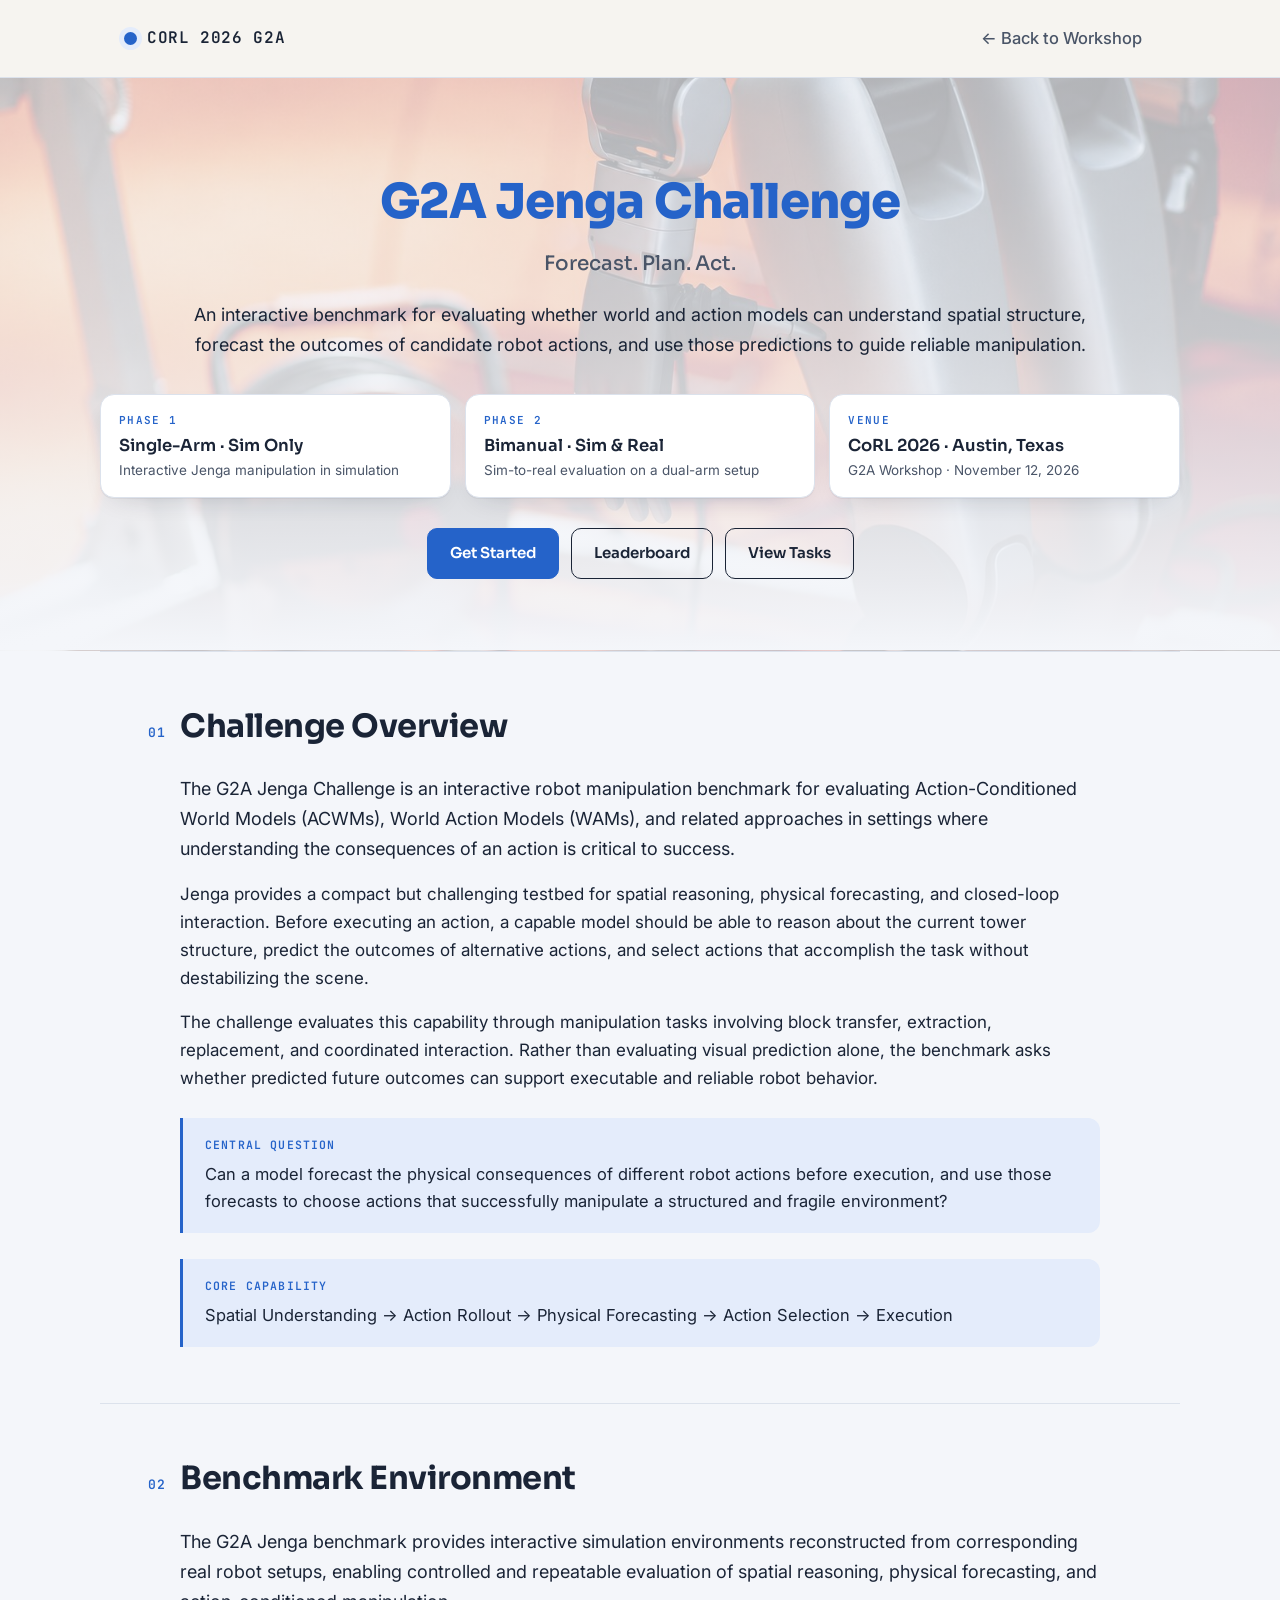
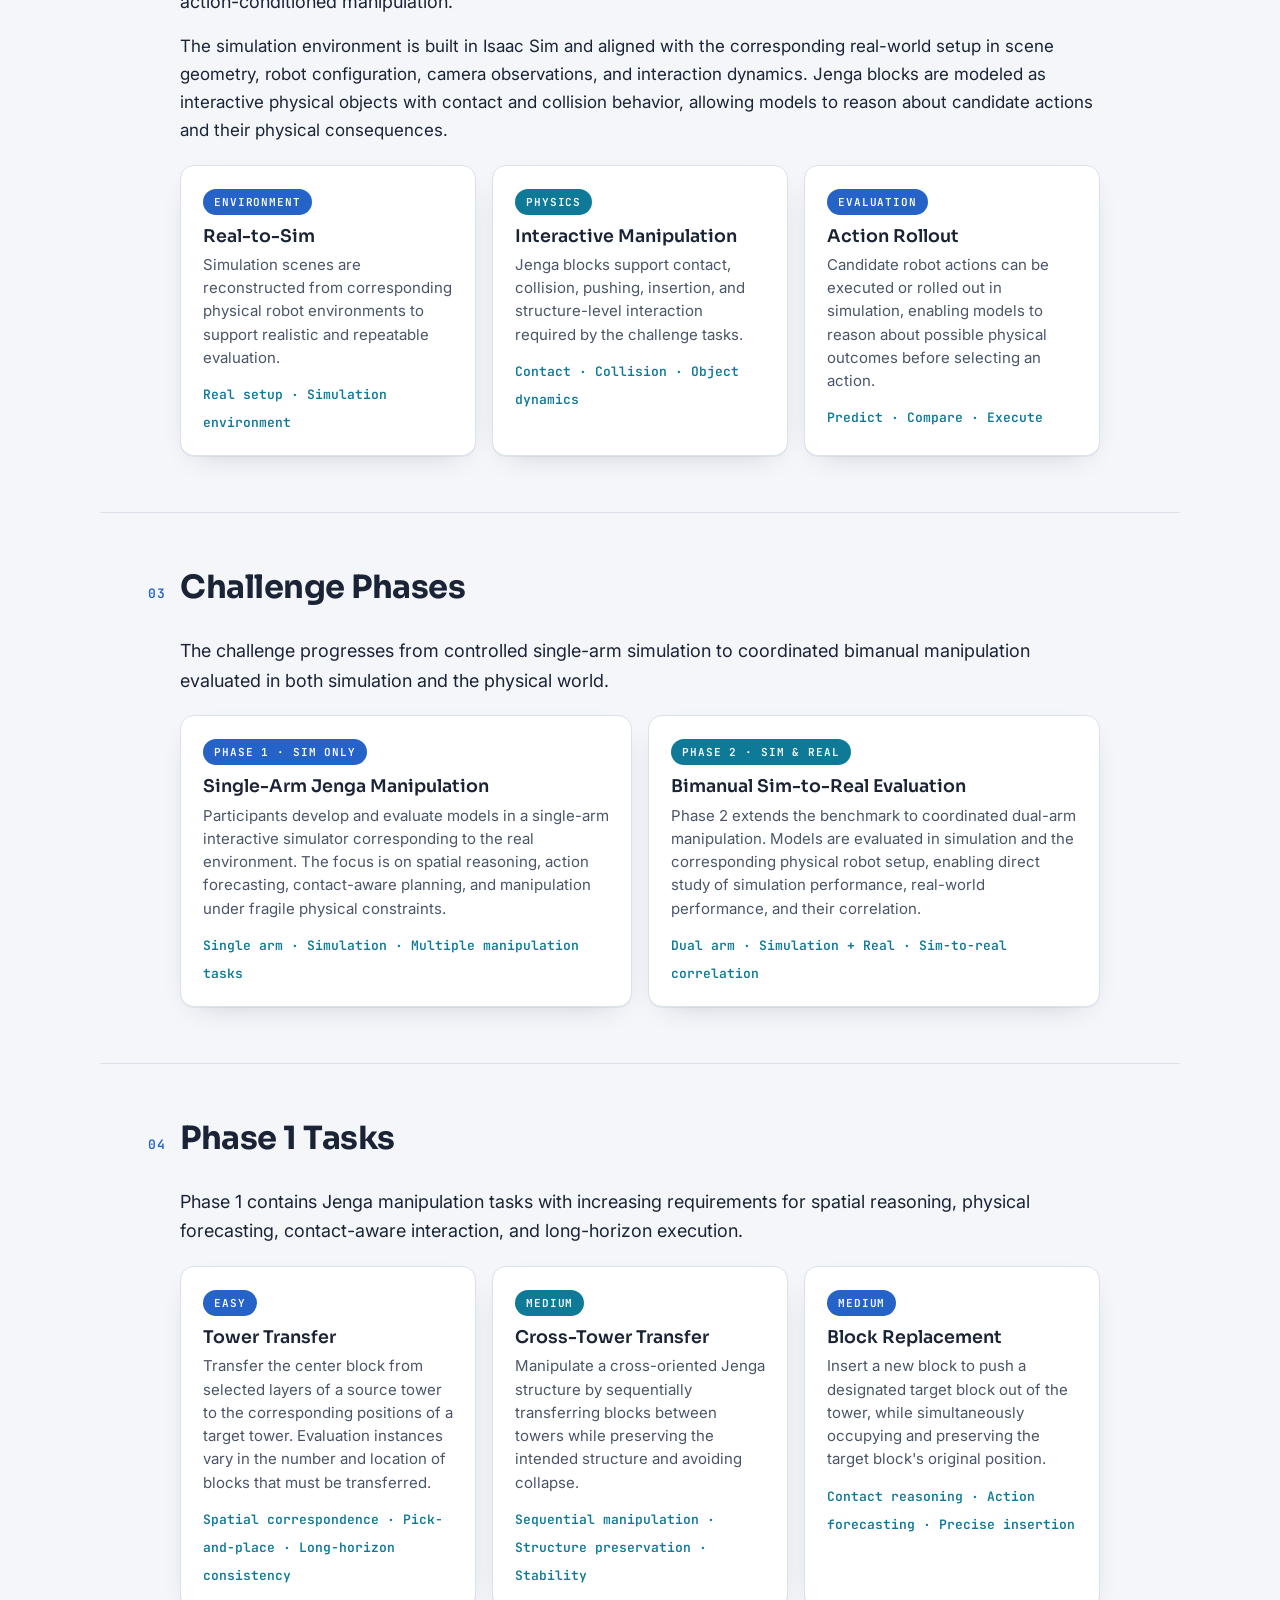
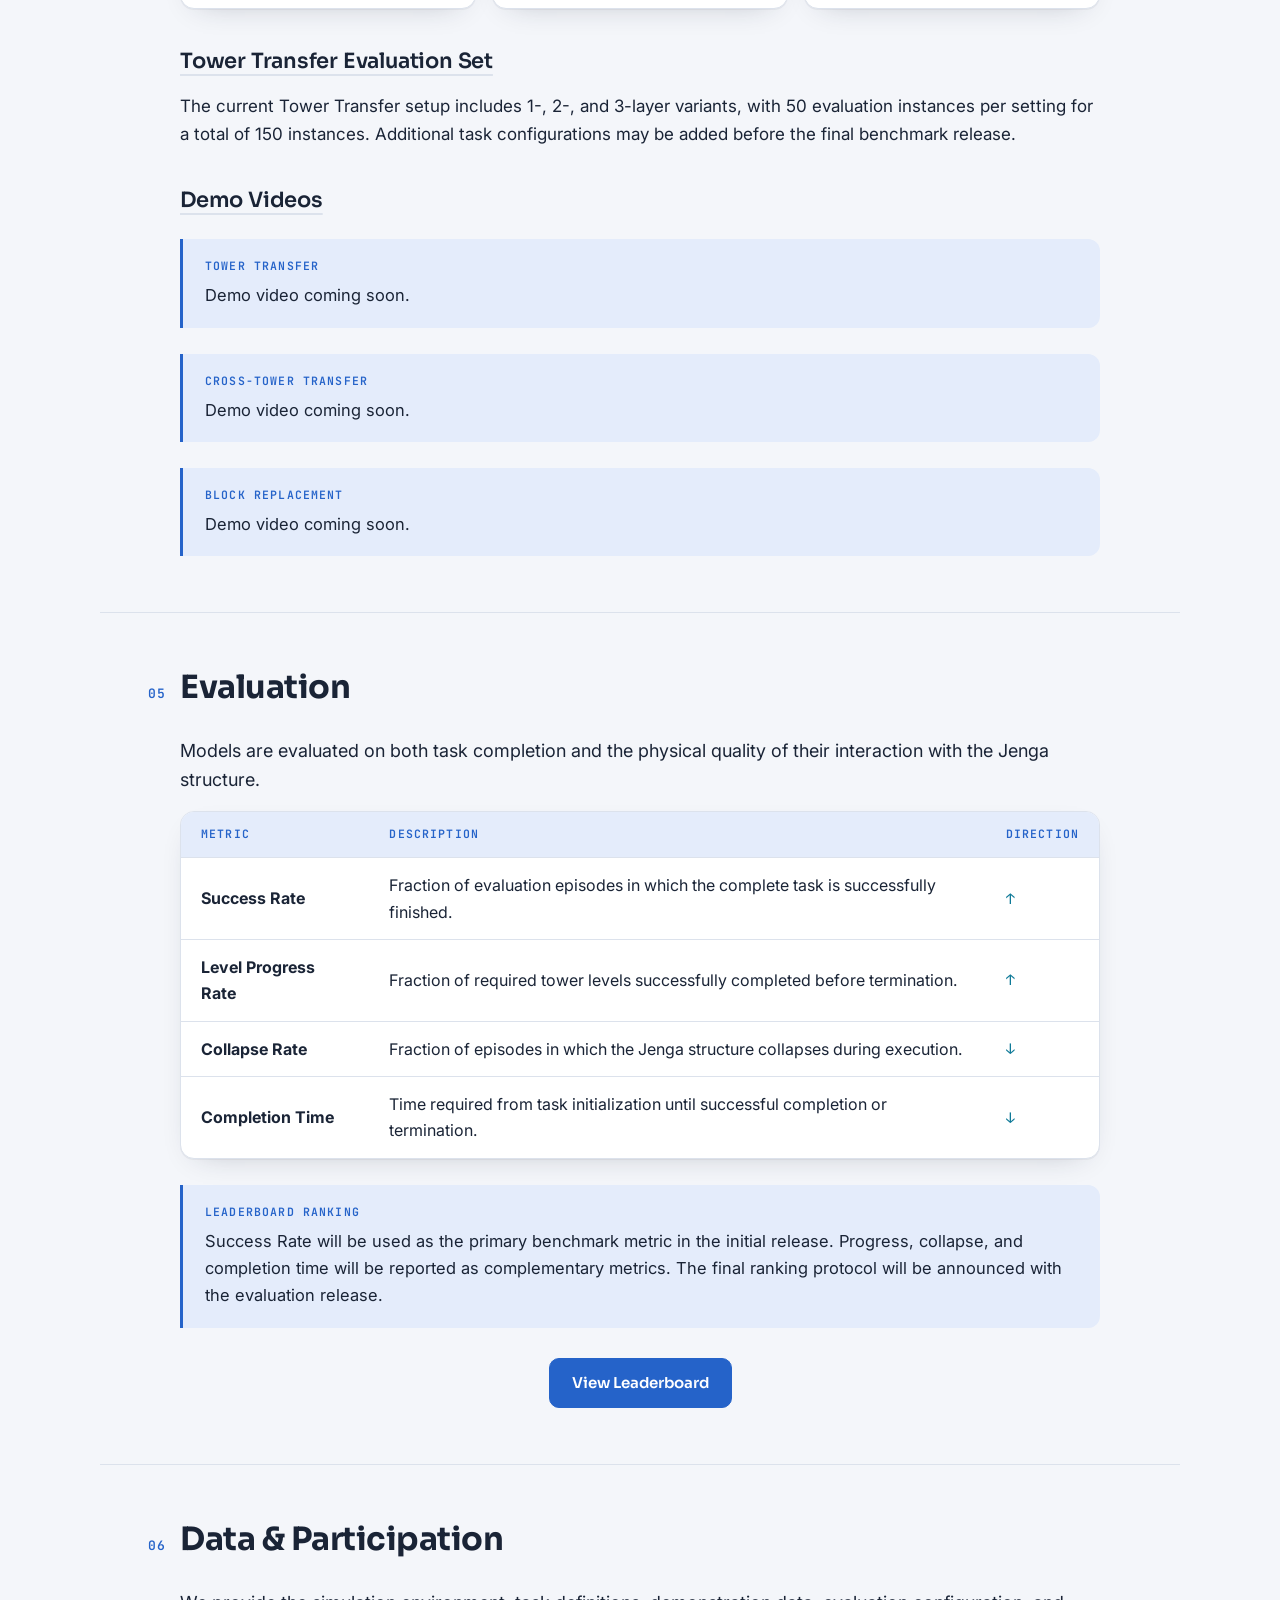
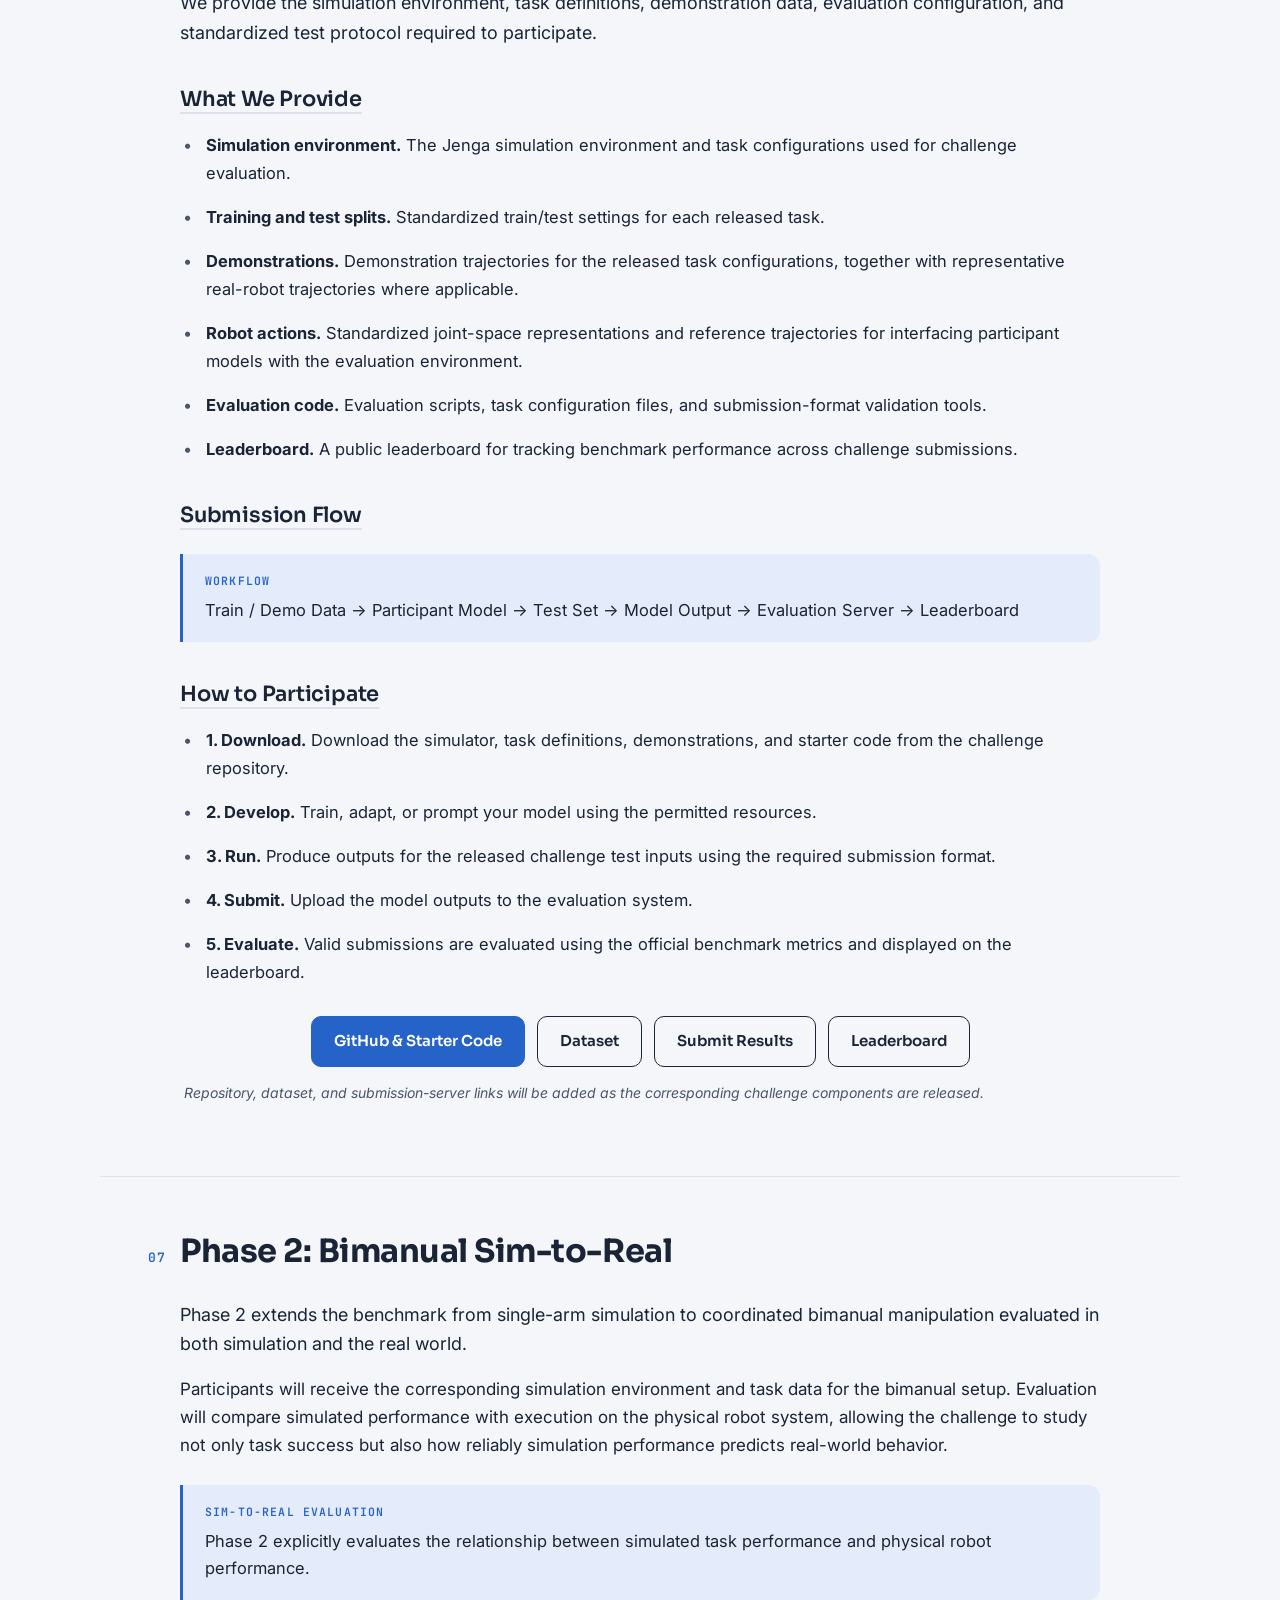
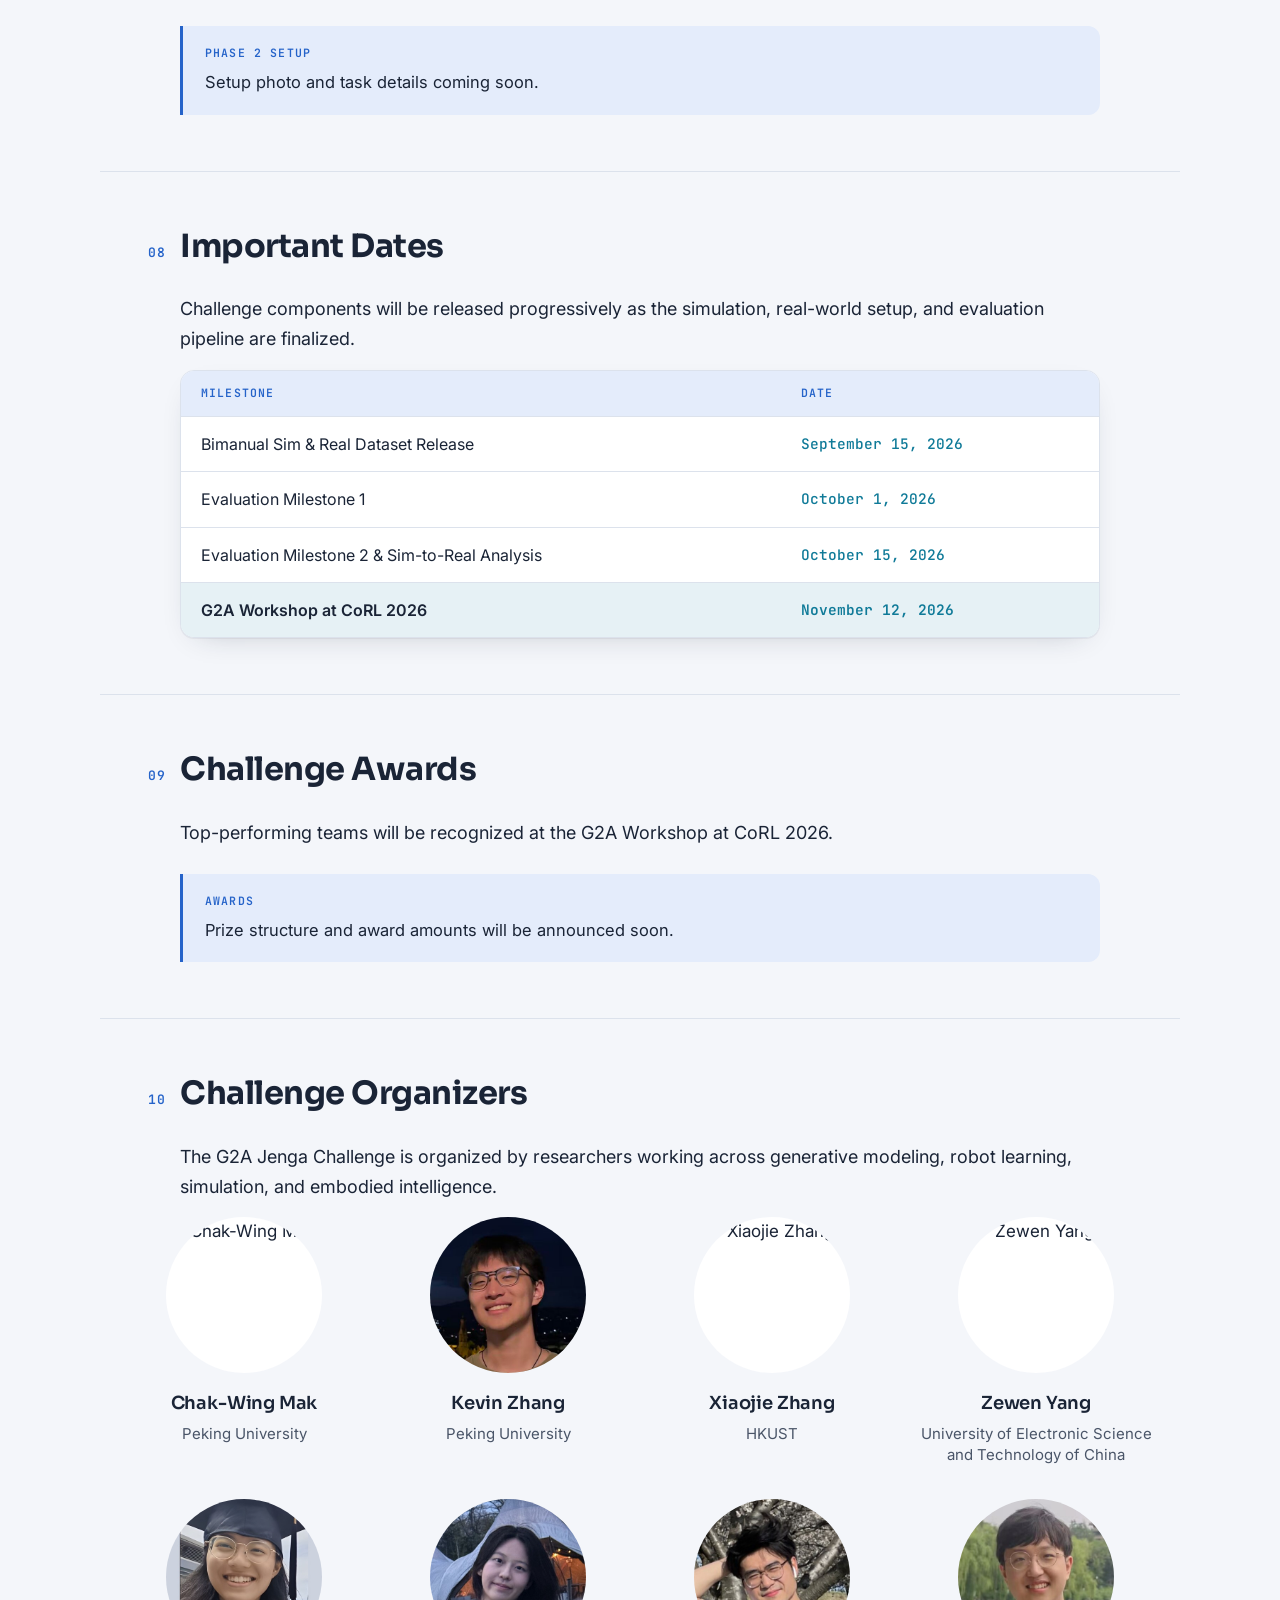
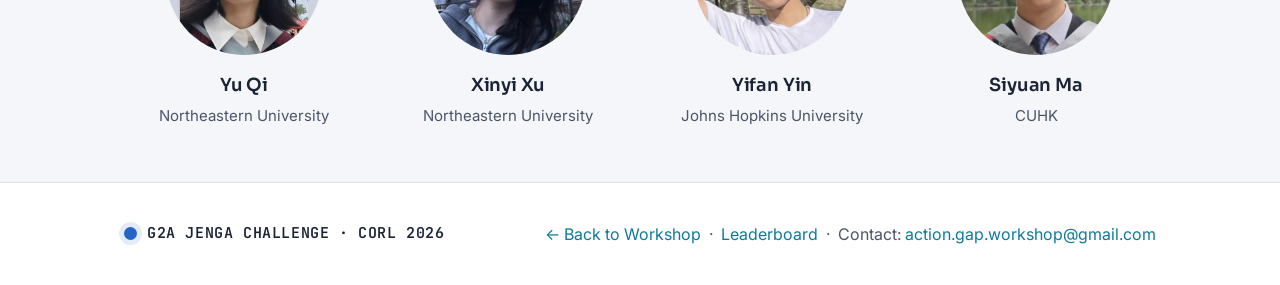
==== challenge.html @ bf7f6e05 "Update organizer details in challenge.html" ====
<!DOCTYPE html>
<html lang="en">

<head>

  <meta charset="UTF-8">

  <meta
    name="viewport"
    content="width=device-width, initial-scale=1.0"
  >

  <title>
    G2A Jenga Challenge | CoRL 2026
  </title>

  <meta
    name="description"
    content="G2A Jenga Challenge at CoRL 2026 — an interactive benchmark for evaluating world and action models through spatial reasoning, physical forecasting, and robot manipulation."
  >

  <link
    rel="preconnect"
    href="https://fonts.googleapis.com"
  >

  <link
    rel="preconnect"
    href="https://fonts.gstatic.com"
    crossorigin
  >

  <link
    href="https://fonts.googleapis.com/css2?family=Sora:wght@400;500;600;700;800&family=Inter:wght@400;500;600;700&family=JetBrains+Mono:wght@400;500;600&display=swap"
    rel="stylesheet"
  >

  <link
    rel="stylesheet"
    href="assets/style.css"
  >

</head>


<body>


<!-- =========================================================
     TOP BAR
     ========================================================= -->

<nav>

  <div class="nav-inner">

    <a
      class="brand"
      href="index.html"
    >

      <span class="dot"></span>

      CoRL&nbsp;2026&nbsp;G2A

    </a>


    <div class="nav-links">

      <a href="index.html">
        ← Back to Workshop
      </a>

    </div>

  </div>

</nav>



<main>


  <!-- =========================================================
       HERO
       ========================================================= -->

  <header class="hero">

    <h1>

      <span class="g2a">
        G2A Jenga Challenge
      </span>

    </h1>


    <p class="sub">
      Forecast. Plan. Act.
    </p>


    <p
      class="lead"
      style="max-width: 900px; margin: 20px auto 0;"
    >

      An interactive benchmark for evaluating whether world and action models
      can understand spatial structure, forecast the outcomes of candidate
      robot actions, and use those predictions to guide reliable manipulation.

    </p>


    <div class="hero-facts">


      <div class="fact">

        <span class="lbl">
          Phase 1
        </span>

        <span class="val">
          Single-Arm · Sim Only
        </span>

        <span class="note">
          Interactive Jenga manipulation in simulation
        </span>

      </div>


      <div class="fact">

        <span class="lbl">
          Phase 2
        </span>

        <span class="val">
          Bimanual · Sim &amp; Real
        </span>

        <span class="note">
          Sim-to-real evaluation on a dual-arm setup
        </span>

      </div>


      <div class="fact">

        <span class="lbl">
          Venue
        </span>

        <span class="val">
          CoRL 2026 · Austin, Texas
        </span>

        <span class="note">
          G2A Workshop · November 12, 2026
        </span>

      </div>


    </div>


    <div class="cta-row">


      <!-- TODO: Replace with final GitHub repository URL -->

      <a
        href="#participation"
        class="btn btn-primary"
      >
        Get Started
      </a>


      <a
        href="leaderboard.html"
        class="btn btn-ghost"
      >
        Leaderboard
      </a>


      <a
        href="#tasks"
        class="btn btn-ghost"
      >
        View Tasks
      </a>


    </div>


  </header>



  <!-- =========================================================
       01 CHALLENGE OVERVIEW
       ========================================================= -->

  <section id="overview">


    <div class="sec-head">

      <span class="sec-num">
        01
      </span>

      <h2>
        Challenge Overview
      </h2>

    </div>


    <p class="lead">

      The G2A Jenga Challenge is an interactive robot manipulation benchmark
      for evaluating Action-Conditioned World Models (ACWMs), World Action
      Models (WAMs), and related approaches in settings where understanding
      the consequences of an action is critical to success.

    </p>


    <p class="prose">

      Jenga provides a compact but challenging testbed for spatial reasoning,
      physical forecasting, and closed-loop interaction. Before executing an
      action, a capable model should be able to reason about the current tower
      structure, predict the outcomes of alternative actions, and select
      actions that accomplish the task without destabilizing the scene.

    </p>


    <p class="prose">

      The challenge evaluates this capability through manipulation tasks
      involving block transfer, extraction, replacement, and coordinated
      interaction. Rather than evaluating visual prediction alone, the
      benchmark asks whether predicted future outcomes can support executable
      and reliable robot behavior.

    </p>


    <div class="callout">

      <span class="k">
        Central Question
      </span>

      <p>

        Can a model forecast the physical consequences of different robot
        actions before execution, and use those forecasts to choose actions
        that successfully manipulate a structured and fragile environment?

      </p>

    </div>


    <div class="callout">

      <span class="k">
        Core Capability
      </span>

      <p>

        Spatial Understanding
        &rarr;
        Action Rollout
        &rarr;
        Physical Forecasting
        &rarr;
        Action Selection
        &rarr;
        Execution

      </p>

    </div>


  </section>



  <!-- =========================================================
       02 BENCHMARK ENVIRONMENT
       ========================================================= -->

  <section id="environment">


    <div class="sec-head">

      <span class="sec-num">
        02
      </span>

      <h2>
        Benchmark Environment
      </h2>

    </div>


    <p class="lead">

      The G2A Jenga benchmark provides interactive simulation environments
      reconstructed from corresponding real robot setups, enabling controlled
      and repeatable evaluation of spatial reasoning, physical forecasting,
      and action-conditioned manipulation.

    </p>


    <p class="prose">

      The simulation environment is built in Isaac Sim and aligned with the
      corresponding real-world setup in scene geometry, robot configuration,
      camera observations, and interaction dynamics. Jenga blocks are modeled
      as interactive physical objects with contact and collision behavior,
      allowing models to reason about candidate actions and their physical
      consequences.

    </p>


    <div class="track-grid">


      <div class="track">

        <span class="tag">
          Environment
        </span>

        <h4>
          Real-to-Sim
        </h4>

        <p>

          Simulation scenes are reconstructed from corresponding physical
          robot environments to support realistic and repeatable evaluation.

        </p>

        <span class="len">
          Real setup · Simulation environment
        </span>

      </div>



      <div class="track">

        <span class="tag">
          Physics
        </span>

        <h4>
          Interactive Manipulation
        </h4>

        <p>

          Jenga blocks support contact, collision, pushing, insertion, and
          structure-level interaction required by the challenge tasks.

        </p>

        <span class="len">
          Contact · Collision · Object dynamics
        </span>

      </div>



      <div class="track">

        <span class="tag">
          Evaluation
        </span>

        <h4>
          Action Rollout
        </h4>

        <p>

          Candidate robot actions can be executed or rolled out in simulation,
          enabling models to reason about possible physical outcomes before
          selecting an action.

        </p>

        <span class="len">
          Predict · Compare · Execute
        </span>

      </div>


    </div>


  </section>



  <!-- =========================================================
       03 CHALLENGE PHASES
       ========================================================= -->

  <section id="phases">


    <div class="sec-head">

      <span class="sec-num">
        03
      </span>

      <h2>
        Challenge Phases
      </h2>

    </div>


    <p class="lead">

      The challenge progresses from controlled single-arm simulation to
      coordinated bimanual manipulation evaluated in both simulation and the
      physical world.

    </p>


    <div class="track-grid">


      <div class="track">

        <span class="tag">
          Phase 1 · Sim Only
        </span>

        <h4>
          Single-Arm Jenga Manipulation
        </h4>

        <p>

          Participants develop and evaluate models in a single-arm interactive
          simulator corresponding to the real environment. The focus is on
          spatial reasoning, action forecasting, contact-aware planning, and
          manipulation under fragile physical constraints.

        </p>

        <span class="len">

          Single arm · Simulation · Multiple manipulation tasks

        </span>

      </div>



      <div class="track">

        <span class="tag">
          Phase 2 · Sim &amp; Real
        </span>

        <h4>
          Bimanual Sim-to-Real Evaluation
        </h4>

        <p>

          Phase 2 extends the benchmark to coordinated dual-arm manipulation.
          Models are evaluated in simulation and the corresponding physical
          robot setup, enabling direct study of simulation performance,
          real-world performance, and their correlation.

        </p>

        <span class="len">

          Dual arm · Simulation + Real · Sim-to-real correlation

        </span>

      </div>


    </div>


  </section>



  <!-- =========================================================
       04 PHASE 1 TASKS
       ========================================================= -->

  <section id="tasks">


    <div class="sec-head">

      <span class="sec-num">
        04
      </span>

      <h2>
        Phase 1 Tasks
      </h2>

    </div>


    <p class="lead">

      Phase 1 contains Jenga manipulation tasks with increasing requirements
      for spatial reasoning, physical forecasting, contact-aware interaction,
      and long-horizon execution.

    </p>


    <div class="track-grid">


      <!-- TASK 1 -->

      <div class="track">

        <span class="tag">
          Easy
        </span>

        <h4>
          Tower Transfer
        </h4>

        <p>

          Transfer the center block from selected layers of a source tower to
          the corresponding positions of a target tower. Evaluation instances
          vary in the number and location of blocks that must be transferred.

        </p>

        <span class="len">

          Spatial correspondence · Pick-and-place · Long-horizon consistency

        </span>

      </div>



      <!-- TASK 2 -->

      <div class="track">

        <span class="tag">
          Medium
        </span>

        <h4>
          Cross-Tower Transfer
        </h4>

        <p>

          Manipulate a cross-oriented Jenga structure by sequentially
          transferring blocks between towers while preserving the intended
          structure and avoiding collapse.

        </p>

        <span class="len">

          Sequential manipulation · Structure preservation · Stability

        </span>

      </div>



      <!-- TASK 3 -->

      <div class="track">

        <span class="tag">
          Medium
        </span>

        <h4>
          Block Replacement
        </h4>

        <p>

          Insert a new block to push a designated target block out of the
          tower, while simultaneously occupying and preserving the target
          block's original position.

        </p>

        <span class="len">

          Contact reasoning · Action forecasting · Precise insertion

        </span>

      </div>


    </div>



    <h3 class="sub-head">
      Tower Transfer Evaluation Set
    </h3>


    <p class="prose">

      The current Tower Transfer setup includes 1-, 2-, and 3-layer variants,
      with 50 evaluation instances per setting for a total of 150 instances.
      Additional task configurations may be added before the final benchmark
      release.

    </p>



    <h3 class="sub-head">
      Demo Videos
    </h3>


    <div class="callout">

      <span class="k">
        Tower Transfer
      </span>

      <p>
        Demo video coming soon.
      </p>

    </div>



    <div class="callout">

      <span class="k">
        Cross-Tower Transfer
      </span>

      <p>
        Demo video coming soon.
      </p>

    </div>



    <div class="callout">

      <span class="k">
        Block Replacement
      </span>

      <p>
        Demo video coming soon.
      </p>

    </div>


  </section>



  <!-- =========================================================
       05 EVALUATION
       ========================================================= -->

  <section id="evaluation">


    <div class="sec-head">

      <span class="sec-num">
        05
      </span>

      <h2>
        Evaluation
      </h2>

    </div>


    <p class="lead">

      Models are evaluated on both task completion and the physical quality
      of their interaction with the Jenga structure.

    </p>


    <div class="dates-wrap">


      <table class="dates">


        <thead>

          <tr>

            <th>
              Metric
            </th>

            <th>
              Description
            </th>

            <th>
              Direction
            </th>

          </tr>

        </thead>



        <tbody>


          <tr>

            <td>
              <b>Success Rate</b>
            </td>

            <td>

              Fraction of evaluation episodes in which the complete task is
              successfully finished.

            </td>

            <td class="dt">
              &uarr;
            </td>

          </tr>



          <tr>

            <td>
              <b>Level Progress Rate</b>
            </td>

            <td>

              Fraction of required tower levels successfully completed before
              termination.

            </td>

            <td class="dt">
              &uarr;
            </td>

          </tr>



          <tr>

            <td>
              <b>Collapse Rate</b>
            </td>

            <td>

              Fraction of episodes in which the Jenga structure collapses
              during execution.

            </td>

            <td class="dt">
              &darr;
            </td>

          </tr>



          <tr>

            <td>
              <b>Completion Time</b>
            </td>

            <td>

              Time required from task initialization until successful
              completion or termination.

            </td>

            <td class="dt">
              &darr;
            </td>

          </tr>


        </tbody>


      </table>


    </div>



    <div class="callout">

      <span class="k">
        Leaderboard Ranking
      </span>

      <p>

        Success Rate will be used as the primary benchmark metric in the
        initial release. Progress, collapse, and completion time will be
        reported as complementary metrics. The final ranking protocol will be
        announced with the evaluation release.

      </p>

    </div>


    <div class="cta-row">

      <a
        href="leaderboard.html"
        class="btn btn-primary"
      >
        View Leaderboard
      </a>

    </div>


  </section>



  <!-- =========================================================
       06 DATA & PARTICIPATION
       ========================================================= -->

  <section id="participation">


    <div class="sec-head">

      <span class="sec-num">
        06
      </span>

      <h2>
        Data &amp; Participation
      </h2>

    </div>


    <p class="lead">

      We provide the simulation environment, task definitions, demonstration
      data, evaluation configuration, and standardized test protocol required
      to participate.

    </p>



    <h3 class="sub-head">
      What We Provide
    </h3>



    <ul class="topic-list">


      <li>

        <b>Simulation environment.</b>

        The Jenga simulation environment and task configurations used for
        challenge evaluation.

      </li>



      <li>

        <b>Training and test splits.</b>

        Standardized train/test settings for each released task.

      </li>



      <li>

        <b>Demonstrations.</b>

        Demonstration trajectories for the released task configurations,
        together with representative real-robot trajectories where applicable.

      </li>



      <li>

        <b>Robot actions.</b>

        Standardized joint-space representations and reference trajectories
        for interfacing participant models with the evaluation environment.

      </li>



      <li>

        <b>Evaluation code.</b>

        Evaluation scripts, task configuration files, and submission-format
        validation tools.

      </li>



      <li>

        <b>Leaderboard.</b>

        A public leaderboard for tracking benchmark performance across
        challenge submissions.

      </li>


    </ul>



    <h3 class="sub-head">
      Submission Flow
    </h3>



    <div class="callout">

      <span class="k">
        Workflow
      </span>

      <p>

        Train / Demo Data
        &rarr;
        Participant Model
        &rarr;
        Test Set
        &rarr;
        Model Output
        &rarr;
        Evaluation Server
        &rarr;
        Leaderboard

      </p>

    </div>



    <h3 class="sub-head">
      How to Participate
    </h3>



    <ul class="topic-list">


      <li>

        <b>1. Download.</b>

        Download the simulator, task definitions, demonstrations, and starter
        code from the challenge repository.

      </li>



      <li>

        <b>2. Develop.</b>

        Train, adapt, or prompt your model using the permitted resources.

      </li>



      <li>

        <b>3. Run.</b>

        Produce outputs for the released challenge test inputs using the
        required submission format.

      </li>



      <li>

        <b>4. Submit.</b>

        Upload the model outputs to the evaluation system.

      </li>



      <li>

        <b>5. Evaluate.</b>

        Valid submissions are evaluated using the official benchmark metrics
        and displayed on the leaderboard.

      </li>


    </ul>



    <div class="cta-row">


      <!-- TODO: GitHub URL -->

      <a
        href="#"
        class="btn btn-primary"
      >
        GitHub &amp; Starter Code
      </a>



      <!-- TODO: Dataset URL -->

      <a
        href="#"
        class="btn btn-ghost"
      >
        Dataset
      </a>



      <!-- TODO: Submission server URL -->

      <a
        href="#"
        class="btn btn-ghost"
      >
        Submit Results
      </a>



      <a
        href="leaderboard.html"
        class="btn btn-ghost"
      >
        Leaderboard
      </a>


    </div>



    <p class="dates-note">

      Repository, dataset, and submission-server links will be added as the
      corresponding challenge components are released.

    </p>


  </section>



  <!-- =========================================================
       07 PHASE 2
       ========================================================= -->

  <section id="phase2">


    <div class="sec-head">

      <span class="sec-num">
        07
      </span>

      <h2>
        Phase 2: Bimanual Sim-to-Real
      </h2>

    </div>


    <p class="lead">

      Phase 2 extends the benchmark from single-arm simulation to coordinated
      bimanual manipulation evaluated in both simulation and the real world.

    </p>



    <p class="prose">

      Participants will receive the corresponding simulation environment and
      task data for the bimanual setup. Evaluation will compare simulated
      performance with execution on the physical robot system, allowing the
      challenge to study not only task success but also how reliably simulation
      performance predicts real-world behavior.

    </p>



    <div class="callout">

      <span class="k">
        Sim-to-Real Evaluation
      </span>

      <p>

        Phase 2 explicitly evaluates the relationship between simulated task
        performance and physical robot performance.

      </p>

    </div>



    <div class="callout">

      <span class="k">
        Phase 2 Setup
      </span>

      <p>
        Setup photo and task details coming soon.
      </p>

    </div>


    <!--

    Add Phase 2 image later:

    <figure style="margin-top: 24px;">

      <img
        src="assets/challenge/phase2-setup.jpg"
        alt="Phase 2 bimanual Jenga setup"
        style="
          width: 100%;
          height: auto;
          border-radius: 16px;
        "
        loading="lazy"
      >

    </figure>

    -->


  </section>



  <!-- =========================================================
       08 IMPORTANT DATES
       ========================================================= -->

  <section id="timeline">


    <div class="sec-head">

      <span class="sec-num">
        08
      </span>

      <h2>
        Important Dates
      </h2>

    </div>


    <p class="lead">

      Challenge components will be released progressively as the simulation,
      real-world setup, and evaluation pipeline are finalized.

    </p>



    <div class="dates-wrap">


      <table class="dates">


        <thead>

          <tr>

            <th>
              Milestone
            </th>

            <th>
              Date
            </th>

          </tr>

        </thead>



        <tbody>


          <tr>

            <td>
              Bimanual Sim &amp; Real Dataset Release
            </td>

            <td class="dt">
              September 15, 2026
            </td>

          </tr>



          <tr>

            <td>
              Evaluation Milestone 1
            </td>

            <td class="dt">
              October 1, 2026
            </td>

          </tr>



          <tr>

            <td>
              Evaluation Milestone 2 &amp; Sim-to-Real Analysis
            </td>

            <td class="dt">
              October 15, 2026
            </td>

          </tr>



          <tr class="hl">

            <td>
              G2A Workshop at CoRL 2026
            </td>

            <td class="dt">
              November 12, 2026
            </td>

          </tr>


        </tbody>


      </table>


    </div>


  </section>



  <!-- =========================================================
       09 CHALLENGE AWARDS
       ========================================================= -->

  <section id="rewards">


    <div class="sec-head">

      <span class="sec-num">
        09
      </span>

      <h2>
        Challenge Awards
      </h2>

    </div>


    <p class="lead">

      Top-performing teams will be recognized at the G2A Workshop at CoRL 2026.

    </p>



    <div class="callout">

      <span class="k">
        Awards
      </span>

      <p>
        Prize structure and award amounts will be announced soon.
      </p>

    </div>


  </section>



  <!-- =========================================================
       10 CHALLENGE ORGANIZERS
       ========================================================= -->

  <section id="organizers">


    <div class="sec-head">

      <span class="sec-num">
        10
      </span>

      <h2>
        Challenge Organizers
      </h2>

    </div>


    <p class="lead">

      The G2A Jenga Challenge is organized by researchers working across
      generative modeling, robot learning, simulation, and embodied
      intelligence.

    </p>



    <div class="spk-grid org-grid">


  <!-- Chak-Wing Mak -->

  <figure class="spk">

    <img
      src="assets/challenge-organizers/chak-wing-mak.jpg"
      alt="Chak-Wing Mak"
      width="156"
      height="156"
      loading="lazy"
    >

    <figcaption>

      <a
        class="nm"
        href="https://www.marco-mak.com/"
        target="_blank"
        rel="noopener"
      >
        Chak-Wing Mak
      </a>

      <span class="aff">
        Peking University
      </span>

    </figcaption>

  </figure>


  <!-- Kevin Zhang -->

  <figure class="spk">

    <img
      src="assets/organizers/kevin-zhang.jpg"
      alt="Kevin Zhang"
      width="156"
      height="156"
      loading="lazy"
    >

    <figcaption>

      <a
        class="nm"
        href="https://scholar.google.com/citations?user=TJAXRy8AAAAJ&hl=en"
        target="_blank"
        rel="noopener"
      >
        Kevin Zhang
      </a>

      <span class="aff">
        Peking University
      </span>

    </figcaption>

  </figure>


  <!-- Xiaojie Zhang -->

  <figure class="spk">

    <img
      src="assets/challenge-organizers/xiaojie-zhang.jpg"
      alt="Xiaojie Zhang"
      width="156"
      height="156"
      loading="lazy"
    >

    <figcaption>

      <a
        class="nm"
        href="https://scholar.google.com/citations?user=64F5aYMAAAAJ&hl=zh-CN"
        target="_blank"
        rel="noopener"
      >
        Xiaojie Zhang
      </a>

      <span class="aff">
        HKUST
      </span>

    </figcaption>

  </figure>


  <!-- Zewen Yang -->

  <figure class="spk">

    <img
      src="assets/challenge-organizers/zewen-yang.jpg"
      alt="Zewen Yang"
      width="156"
      height="156"
      loading="lazy"
    >

    <figcaption>

      <a
        class="nm"
        href="https://github.com/Hnyquister"
        target="_blank"
        rel="noopener"
      >
        Zewen Yang
      </a>

      <span class="aff">
        University of Electronic Science and Technology of China
      </span>

    </figcaption>

  </figure>


  <!-- Yu Qi -->

  <figure class="spk">

    <img
      src="assets/organizers/yu-qi.jpg"
      alt="Yu Qi"
      width="156"
      height="156"
      loading="lazy"
    >

    <figcaption>

      <a
        class="nm"
        href="https://yqi19.github.io/"
        target="_blank"
        rel="noopener"
      >
        Yu Qi
      </a>

      <span class="aff">
        Northeastern University
      </span>

    </figcaption>

  </figure>


  <!-- Xinyi Xu -->

  <figure class="spk">

    <img
      src="assets/organizers/xinyi-xu.jpg"
      alt="Xinyi Xu"
      width="156"
      height="156"
      loading="lazy"
    >

    <figcaption>

      <a
        class="nm"
        href="https://XinyiXu-0214.github.io"
        target="_blank"
        rel="noopener"
      >
        Xinyi Xu
      </a>

      <span class="aff">
        Northeastern University
      </span>

    </figcaption>

  </figure>


  <!-- Yifan Yin -->

  <figure class="spk">

    <img
      src="assets/organizers/yifan-yin.jpg"
      alt="Yifan Yin"
      width="156"
      height="156"
      loading="lazy"
    >

    <figcaption>

      <a
        class="nm"
        href="https://yifanyin11.github.io/"
        target="_blank"
        rel="noopener"
      >
        Yifan Yin
      </a>

      <span class="aff">
        Johns Hopkins University
      </span>

    </figcaption>

  </figure>


  <!-- Siyuan Ma -->

  <figure class="spk">

    <img
      src="assets/organizers/siyuan-ma.jpg"
      alt="Siyuan Ma"
      width="156"
      height="156"
      loading="lazy"
    >

    <figcaption>

      <a
        class="nm"
        href="https://SiyuanMaCS.github.io"
        target="_blank"
        rel="noopener"
      >
        Siyuan Ma
      </a>

      <span class="aff">
        CUHK
      </span>

    </figcaption>

  </figure>


</div>


  </section>


</main>



<!-- =========================================================
     FOOTER
     ========================================================= -->

<footer>


  <div class="foot-inner">


    <div class="brand">

      <span class="dot"></span>

      G2A Jenga Challenge · CoRL 2026

    </div>



    <p>


      <a href="index.html">
        ← Back to Workshop
      </a>


      &nbsp;·&nbsp;


      <a href="leaderboard.html">
        Leaderboard
      </a>


      &nbsp;·&nbsp;


      Contact:


      <a href="mailto:action.gap.workshop@gmail.com">
        action.gap.workshop@gmail.com
      </a>


    </p>


  </div>


</footer>


</body>

</html>
---- assets/style.css ----
:root{
    --ink:#1a2436;          /* deep slate ink */
    --ink-soft:#4a5568;     /* muted slate */
    --paper:#f4f6fa;        /* cool slate-white */
    --paper-2:#ffffff;
    --line:#dce2ec;         /* soft slate line */
    --accent:#2563c9;       /* academic royal blue */
    --accent-2:#0f7a98;     /* deep cyan grounding */
    --accent-soft:#e4ecfb;  /* pale blue wash */
    --teal-soft:#e6f1f5;    /* pale cyan wash */
    --shadow:0 1px 0 rgba(26,36,54,.05), 0 10px 30px -18px rgba(26,36,54,.30);
    --maxw:1080px;
    --prose:920px;          /* shared measure so centered text columns align */
  }
  *{box-sizing:border-box;}
  html{scroll-behavior:smooth;scroll-padding-top:88px;}
  body{
    margin:0;
    background:var(--paper);
    color:var(--ink);
    font-family:'Inter',system-ui,sans-serif;
    font-size:17px;
    line-height:1.65;
    -webkit-font-smoothing:antialiased;
  }
  a{color:var(--accent-2);text-decoration:none;}
  a:hover{text-decoration:underline;}
  h1,h2,h3,h4{font-family:'Sora',sans-serif;line-height:1.15;color:var(--ink);}

  /* ---------- nav ---------- */
  nav{
    position:sticky;top:0;z-index:50;
    background:rgba(246,244,238,.88);
    backdrop-filter:blur(10px);
    border-bottom:1px solid var(--line);
  }
  .nav-inner{
    max-width:var(--maxw);margin:0 auto;padding:17px 24px;
    display:flex;align-items:center;justify-content:space-between;gap:16px;
  }
  .brand{
    font-family:'JetBrains Mono',monospace;font-weight:600;font-size:16px;
    letter-spacing:.04em;color:var(--ink);text-transform:uppercase;
    display:flex;align-items:center;gap:10px;
  }
  .brand .dot{width:13px;height:13px;border-radius:50%;background:var(--accent);
    box-shadow:0 0 0 5px var(--accent-soft);}
  /* brand is a link home now — keep it looking like the wordmark, not a link */
  a.brand{text-decoration:none;}
  a.brand:hover{text-decoration:none;color:var(--accent);}
  .nav-links{display:flex;gap:6px;flex-wrap:wrap;}
  .nav-links a{
    font-size:16.5px;font-weight:500;color:var(--ink-soft);
    padding:8px 14px;border-radius:999px;transition:.15s;
  }
  .nav-links a:hover{background:var(--accent-soft);color:var(--accent);text-decoration:none;}
  .nav-toggle{display:none;background:none;border:1px solid var(--line);border-radius:8px;
    padding:6px 10px;font-size:18px;cursor:pointer;color:var(--ink);}

  /* ---------- hero ---------- */
  header.hero{
    /* full-bleed cover photo; the light gradient keeps the dark text readable
       and fades the image into the page background at the bottom */
    max-width:none;margin:0 auto;padding:96px 24px 72px;
    position:relative;text-align:center;
    background-image:
      linear-gradient(180deg,
        rgba(244,246,250,.72) 0%,
        rgba(244,246,250,.80) 45%,
        rgba(244,246,250,.95) 88%,
        rgba(244,246,250,1) 100%),
      url('cover.jpg');
    background-size:cover;
    background-position:center 42%;
  }
  /* hero content stays on the normal page measure even though the photo is full width */
  header.hero > *{max-width:var(--maxw);margin-left:auto;margin-right:auto;}
  .hero h1{
    font-size:clamp(27px,4.2vw,48px);font-weight:800;letter-spacing:-.02em;
    margin:0 auto 6px;max-width:22ch;
  }
  .hero h1 .g2a{color:var(--accent);}
  .hero .sub{
    font-size:clamp(17px,2.1vw,20px);color:var(--ink-soft);font-weight:500;
    max-width:64ch;margin:18px auto 0;font-family:'Sora',sans-serif;
  }

  /* ---------- hero facts (time & location) ---------- */
  .hero-facts{
    display:grid;grid-template-columns:repeat(auto-fit,minmax(210px,1fr));
    gap:14px;margin:34px auto 0;max-width:900px;text-align:left;
  }
  .fact{
    background:var(--paper-2);border:1px solid var(--line);border-radius:14px;
    padding:16px 18px;box-shadow:var(--shadow);
  }
  .fact .lbl{
    font-family:'JetBrains Mono',monospace;font-size:11px;font-weight:600;
    letter-spacing:.12em;text-transform:uppercase;color:var(--accent);
    display:block;margin-bottom:6px;
  }
  .fact .val{font-family:'Sora',sans-serif;font-weight:600;font-size:16.5px;color:var(--ink);display:block;line-height:1.3;}
  .fact .note{font-size:13.5px;color:var(--ink-soft);display:block;margin-top:5px;line-height:1.45;}
  .cta-row{display:flex;flex-wrap:wrap;gap:12px;margin-top:30px;justify-content:center;}
  .btn{
    font-family:'Sora',sans-serif;font-weight:600;font-size:15px;
    padding:12px 22px;border-radius:10px;border:1.5px solid var(--ink);
    transition:.16s;cursor:pointer;display:inline-flex;align-items:center;gap:8px;
  }
  .btn-primary{background:var(--accent);border-color:var(--accent);color:#fff;}
  .btn-primary:hover{background:#1d4fa3;border-color:#1d4fa3;color:#fff;text-decoration:none;}
  .btn-ghost{background:transparent;color:var(--ink);}
  .btn-ghost:hover{background:var(--ink);color:var(--paper);text-decoration:none;}
  .btn .icon{width:19px;height:19px;flex:none;}

  /* ---------- section frame ---------- */
  section{max-width:var(--maxw);margin:0 auto;padding:56px 24px;border-top:1px solid var(--line);}
  /* every block inside a section shares the prose column, so sub-heads, lists,
     grids and tables all start on the same left edge as the body text */
  section > *{max-width:var(--prose);margin-left:auto;margin-right:auto;}
  /* Sized to the prose column and shifted left by exactly the number gutter
     (18px + 14px gap), so the TITLE — not the number — sits on the paragraph's
     left edge. The shift collapses to 0 once the viewport is too narrow to
     hang the number in the margin. */
  .sec-head{
    display:flex;align-items:baseline;gap:14px;
    width:min(100%,var(--prose));margin:0 auto 30px;
    position:relative;
    left:calc(-1 * min(32px, max(0px, (100% - var(--prose)) / 2)));
  }
  .sec-num{
    font-family:'JetBrains Mono',monospace;font-size:13px;font-weight:600;
    color:var(--accent);letter-spacing:.05em;
    flex:0 0 18px;
  }
  .sec-head h2{font-size:clamp(23px,3vw,32px);font-weight:700;letter-spacing:-.015em;margin:0;}
  /* body prose sits in a centered column; text itself stays flush left */
  .lead{font-size:18px;color:var(--ink);max-width:var(--prose);margin-left:auto;margin-right:auto;}
  .prose{max-width:var(--prose);margin-left:auto;margin-right:auto;}
  p{margin:0 0 16px;}
  .sub-head{
    font-family:'Sora',sans-serif;font-size:21px;font-weight:600;
    letter-spacing:-.01em;color:var(--ink);line-height:1.2;
    margin:40px auto 18px;
    text-decoration:underline;text-decoration-thickness:1.5px;text-underline-offset:6px;
    text-decoration-color:var(--line);
  }

  /* ---------- callout ---------- */
  .callout{
    border-left:3px solid var(--accent);background:var(--accent-soft);
    border-radius:0 12px 12px 0;padding:18px 22px;margin:26px auto 0;max-width:var(--prose);
  }
  .callout .k{
    font-family:'JetBrains Mono',monospace;font-size:11.5px;font-weight:600;
    letter-spacing:.1em;text-transform:uppercase;color:var(--accent);display:block;margin-bottom:6px;
  }
  .callout p{margin:0;font-size:16.5px;}

  /* ---------- topics list ---------- */
  /* bullet sits on the prose edge, in line with the sub-head above it;
     text is indented and wrapped lines hang to that same indent */
  .topic-list{list-style:none;padding-left:0;margin:0 auto;max-width:var(--prose);}
  .topic-list li{
    position:relative;padding-left:26px;
    margin-bottom:16px;font-size:16.5px;line-height:1.7;color:var(--ink);
  }
  .topic-list li:last-child{margin-bottom:0;}
  .topic-list li::before{content:"•";position:absolute;left:3px;top:0;color:var(--ink-soft);}
  .topic-list li b{font-weight:700;}

  /* ---------- schedule ---------- */
  .sched{border:1px solid var(--line);border-radius:14px;overflow:hidden;background:var(--paper-2);box-shadow:var(--shadow);}
  .sched-row{display:grid;grid-template-columns:170px 1fr;border-top:1px solid var(--line);}
  .sched-row:first-child{border-top:none;}
  .sched-row .t{
    font-family:'JetBrains Mono',monospace;font-size:13.5px;font-weight:500;
    color:var(--accent-2);padding:16px 18px;background:var(--teal-soft);
    display:flex;align-items:center;
  }
  .sched-row .d{padding:16px 18px;font-size:16px;}
  .sched-row .d b{font-weight:600;}
  .sched-tag{
    font-family:'JetBrains Mono',monospace;font-size:11.5px;letter-spacing:.04em;
    text-transform:uppercase;color:var(--accent);font-weight:600;
    display:block;margin-bottom:2px;
  }
  .sched-note{font-size:14px;color:var(--ink-soft);margin-top:18px;font-style:italic;text-align:center;}

  /* ---------- organizers ---------- */
  /* same figure treatment as speakers, 5 across since there are fourteen */
  .org-grid{grid-template-columns:repeat(5,1fr);gap:32px 20px;}
  @media(max-width:960px){.org-grid{grid-template-columns:repeat(3,1fr);}}
  @media(max-width:640px){.org-grid{grid-template-columns:repeat(2,1fr);}}
  /* stand-in for the few organizers whose photo we do not have yet */
  .ph-fallback{
    width:156px;height:156px;border-radius:50%;margin:0 auto 16px;
    display:flex;align-items:center;justify-content:center;
    font-family:'Sora',sans-serif;font-weight:700;font-size:40px;color:#fff;
    background:linear-gradient(135deg,var(--accent),#5b8de8);
  }
  .spk:nth-child(even) .ph-fallback{background:linear-gradient(135deg,var(--accent-2),#3ba6c2);}
  /* ---------- invited speakers ---------- */
  .spk-grid{display:grid;grid-template-columns:repeat(4,1fr);gap:34px 24px;margin-top:10px;}
  section > .spk-grid{max-width:none;}
  @media(max-width:860px){.spk-grid{grid-template-columns:repeat(2,1fr);}}
  @media(max-width:460px){.spk-grid{grid-template-columns:1fr;}}
  .spk{margin:0;text-align:center;}
  .spk img{
    width:156px;height:156px;border-radius:50%;object-fit:cover;
    display:block;margin:0 auto 16px;background:var(--paper-2);
  }
  .spk .nm{
    display:block;font-family:'Sora',sans-serif;font-size:18px;font-weight:600;
    color:var(--ink);letter-spacing:-.01em;margin-bottom:4px;
  }
  .spk .aff{display:block;font-size:15px;color:var(--ink-soft);line-height:1.4;}

  /* ---------- call for papers ---------- */
  .cfp-box{
    background:var(--ink);color:var(--paper);border-radius:16px;padding:30px 32px;
    margin-top:20px;
  }
  .cfp-box h3{color:#fff;font-size:21px;margin:0 0 12px;}
  .cfp-box p{color:#d3ddea;margin:0 0 12px;}
  .cfp-box p:last-child{margin-bottom:0;}
  .cfp-box a{color:#9dc1f5;}
  .track-grid{display:grid;grid-template-columns:repeat(auto-fit,minmax(280px,1fr));gap:16px;margin-top:20px;}
  .track{
    background:var(--paper-2);border:1px solid var(--line);border-radius:14px;
    padding:20px 22px;box-shadow:var(--shadow);
  }
  .track .tag{
    font-family:'JetBrains Mono',monospace;font-size:11px;font-weight:600;
    letter-spacing:.08em;text-transform:uppercase;color:#fff;background:var(--accent);
    border-radius:999px;padding:4px 11px;display:inline-block;margin-bottom:11px;
  }
  .track:nth-child(2) .tag{background:var(--accent-2);}
  .track h4{font-size:17.5px;margin:0 0 7px;font-weight:600;}
  .track p{font-size:15px;color:var(--ink-soft);margin:0 0 10px;line-height:1.55;}
  .track .len{
    font-family:'JetBrains Mono',monospace;font-size:13px;color:var(--accent-2);font-weight:600;
  }

  .dates-wrap{border:1px solid var(--line);border-radius:14px;overflow:hidden;
    background:var(--paper-2);box-shadow:var(--shadow);}
  table.dates{width:100%;border-collapse:collapse;}
  table.dates th{
    font-family:'JetBrains Mono',monospace;font-size:11.5px;font-weight:600;
    letter-spacing:.1em;text-transform:uppercase;color:var(--accent);
    text-align:left;padding:13px 20px;background:var(--accent-soft);
    border-bottom:1px solid var(--line);
  }
  table.dates td{padding:14px 20px;border-bottom:1px solid var(--line);font-size:16px;}
  table.dates tr:last-child td{border-bottom:none;}
  table.dates td.dt{
    font-family:'JetBrains Mono',monospace;font-size:14.5px;font-weight:500;color:var(--accent-2);
    white-space:nowrap;
  }
  table.dates tr.hl td{background:var(--teal-soft);font-weight:600;}
  .dates-note{font-size:14px;color:var(--ink-soft);margin-top:14px;font-style:italic;text-align:center;}

  /* ---------- footer ---------- */
  footer{border-top:1px solid var(--line);background:var(--paper-2);}
  .foot-inner{max-width:var(--maxw);margin:0 auto;padding:38px 24px;
    display:flex;flex-wrap:wrap;justify-content:space-between;gap:20px;align-items:center;}
  .foot-inner .brand{font-size:15px;}
  .foot-inner p{font-size:16px;color:var(--ink-soft);margin:0;}
  .sponsor{display:flex;align-items:center;gap:12px;font-size:16px;color:var(--ink-soft);}
  /* wordmark inherits colour via currentColor on its paths */
  .lambda-logo{width:auto;display:block;}
  .sponsor .lambda-logo{height:38px;color:var(--ink);}
  .sponsor a{display:inline-flex;color:var(--ink);text-decoration:none;transition:color .16s;}
  .sponsor a:hover{color:var(--accent);text-decoration:none;}

  /* ---------- sponsor section ---------- */
  .sponsor-block{text-align:center;margin-top:6px;}
  .sponsor-mark{display:inline-block;color:var(--ink);transition:color .16s;}
  .sponsor-mark:hover{color:var(--accent);text-decoration:none;}
  .sponsor-mark .lambda-logo{height:66px;}
  .sponsor-block p{margin:28px auto 0;font-size:16.5px;color:var(--ink-soft);max-width:var(--prose);text-align:left;}
  @media(max-width:600px){.sponsor-mark .lambda-logo{height:48px;}}

  /* ---------- responsive ---------- */
  @media(max-width:720px){
    .nav-links{
      display:none;position:absolute;top:100%;left:0;right:0;
      flex-direction:column;background:var(--paper);border-bottom:1px solid var(--line);
      padding:10px 16px;gap:2px;
    }
    .nav-links.open{display:flex;}
    .nav-toggle{display:block;}
    .sched-row{grid-template-columns:1fr;}
    .sched-row .t{background:var(--teal-soft);}
    header.hero{padding:52px 24px 40px;}
    .dates-wrap{overflow-x:auto;}
    .cfp-box{padding:24px 22px;}
  }

  /* ---------- multi-page nav ---------- */
  /* the current page's pill stays filled, including under :hover */
  .nav-links a.active,
  .nav-links a.active:hover{background:var(--accent);color:#fff;}
  /* a page whose first element is a section sits right under the nav bar,
     so drop the rule that would double up with the nav's bottom border */
  main > section:first-child{border-top:none;padding-top:64px;}
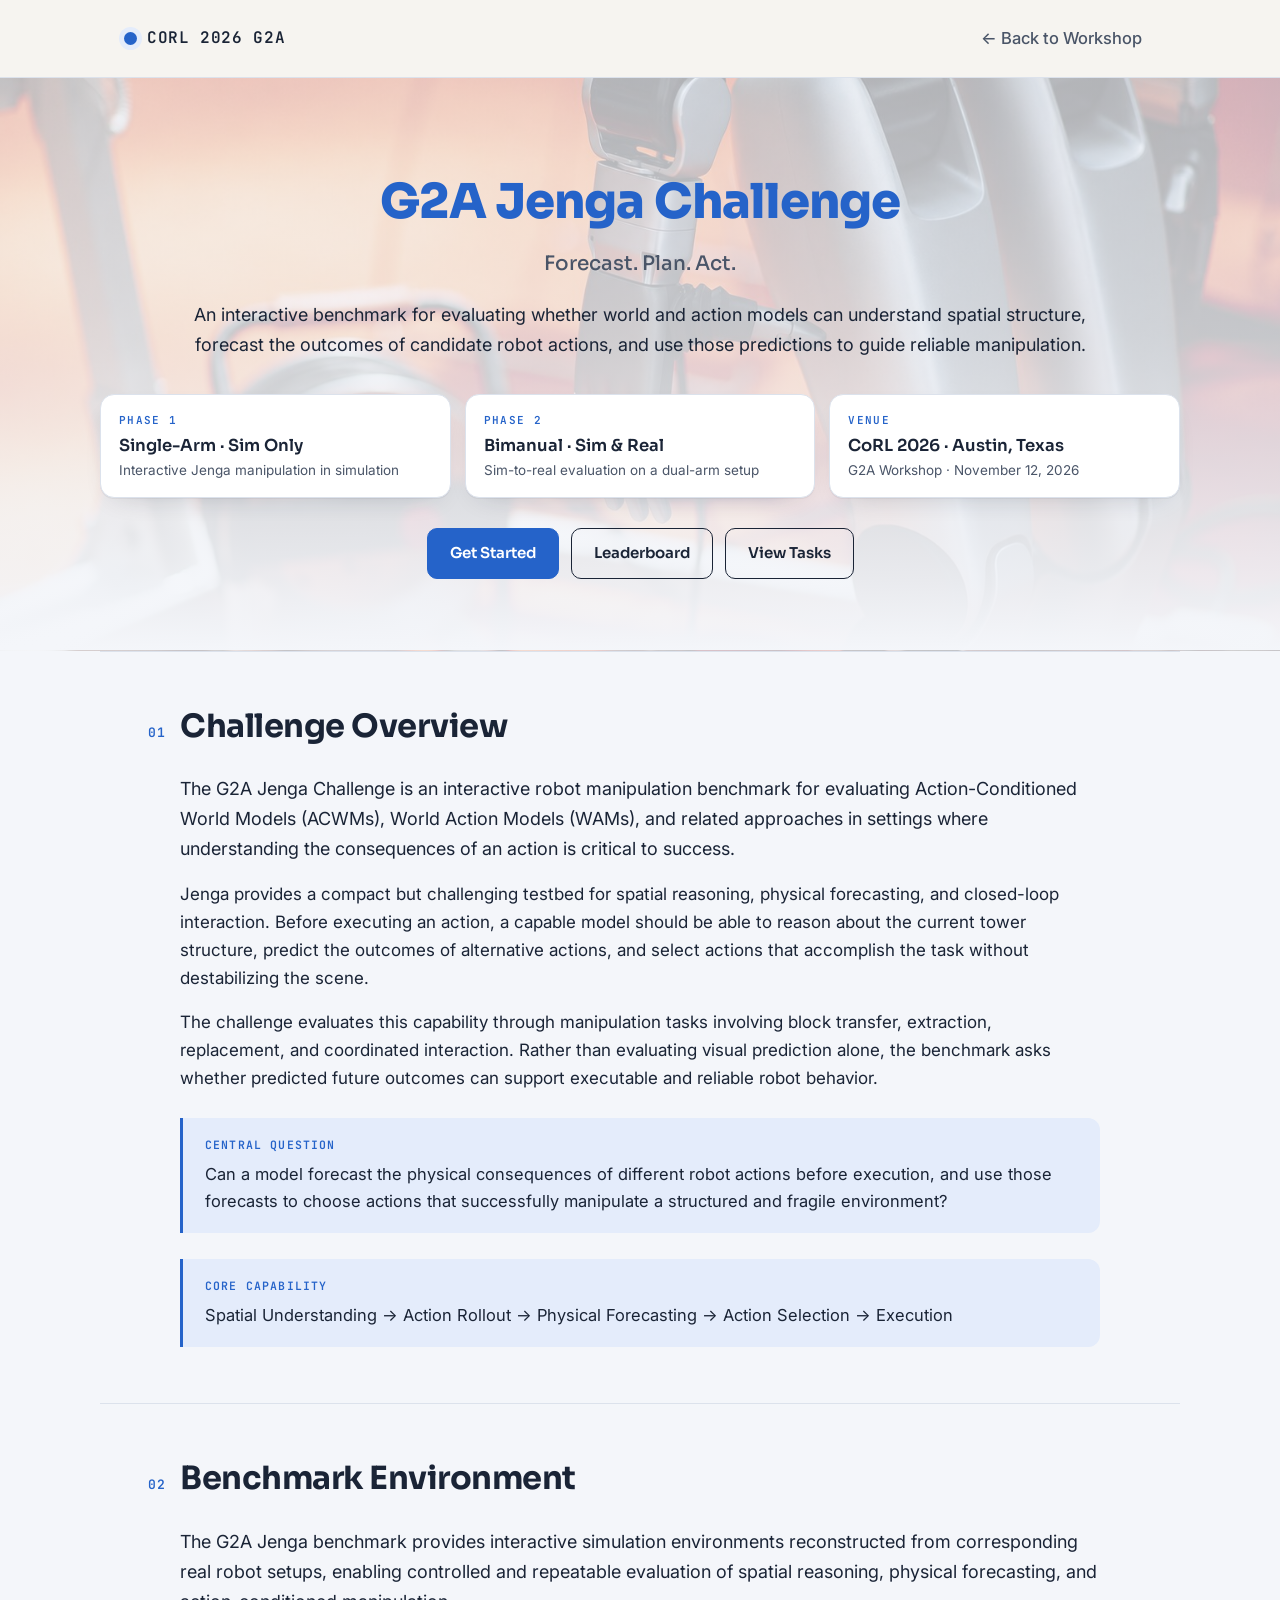
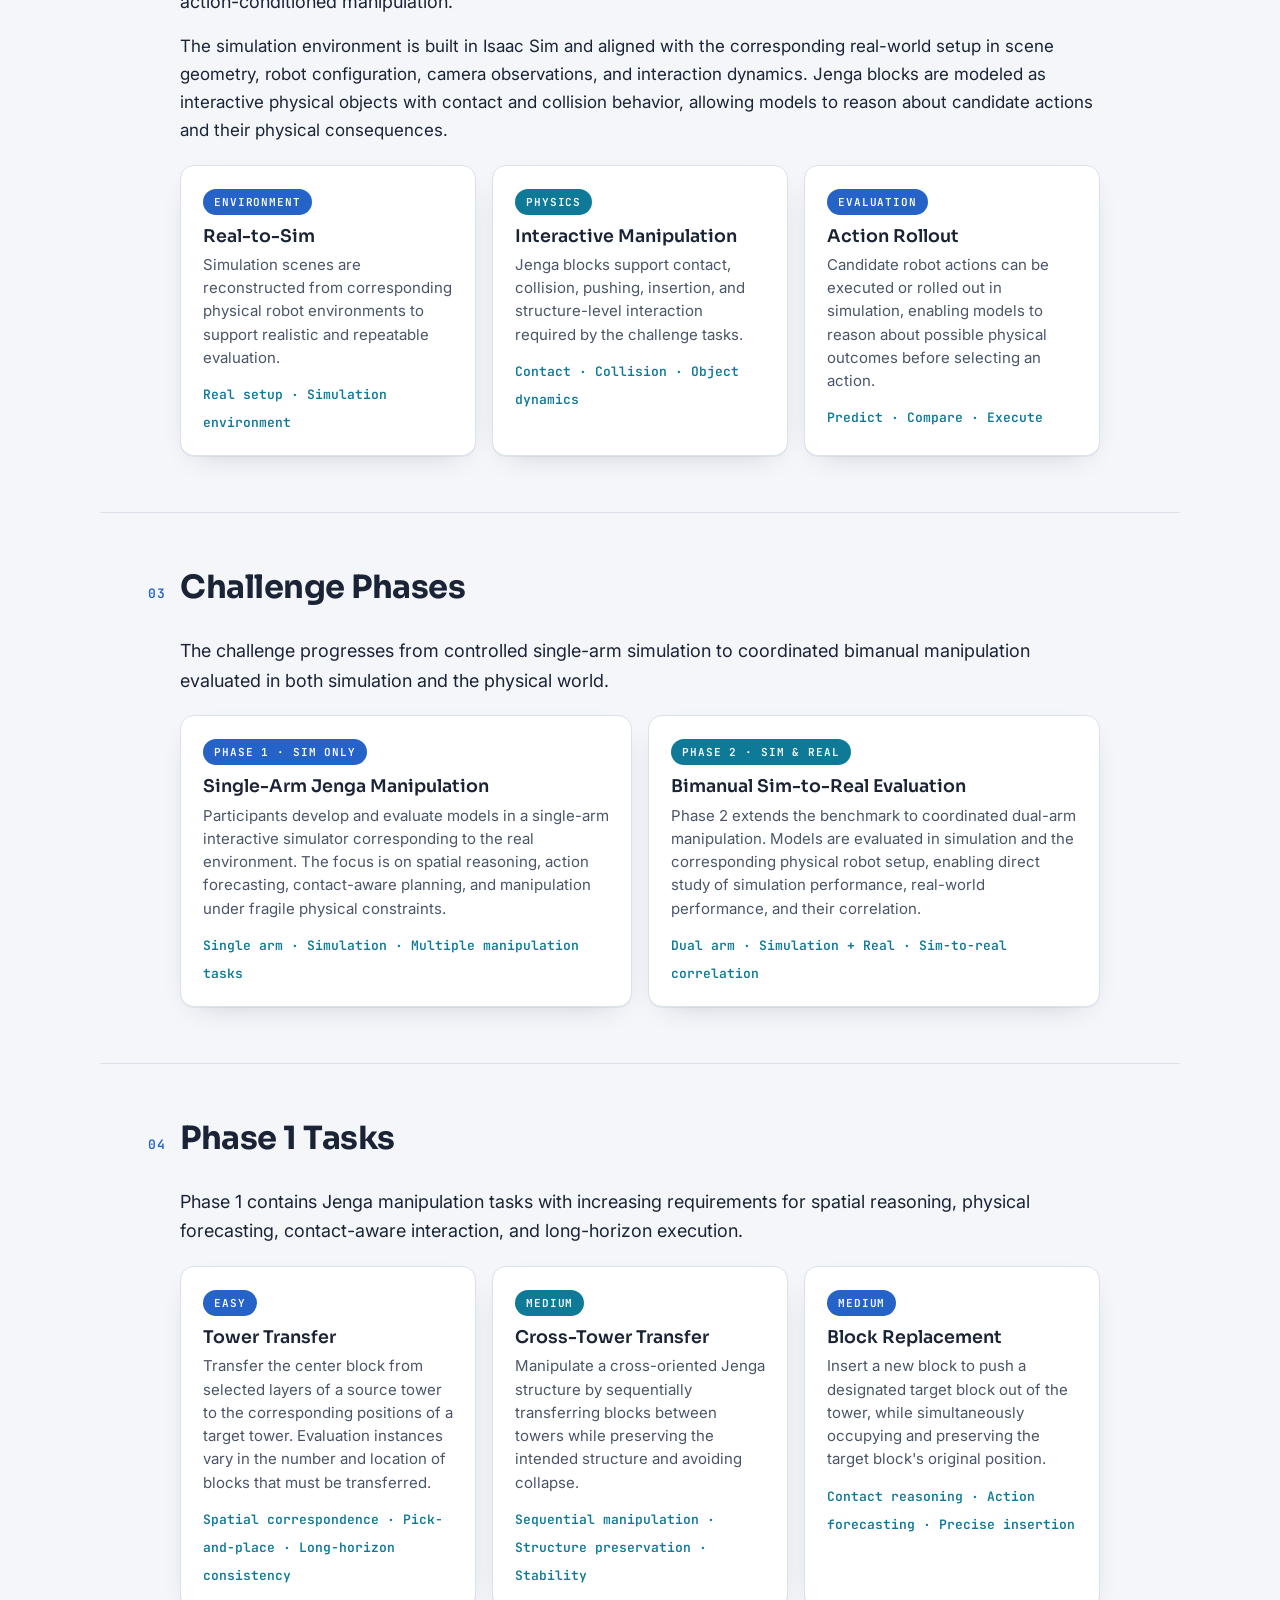
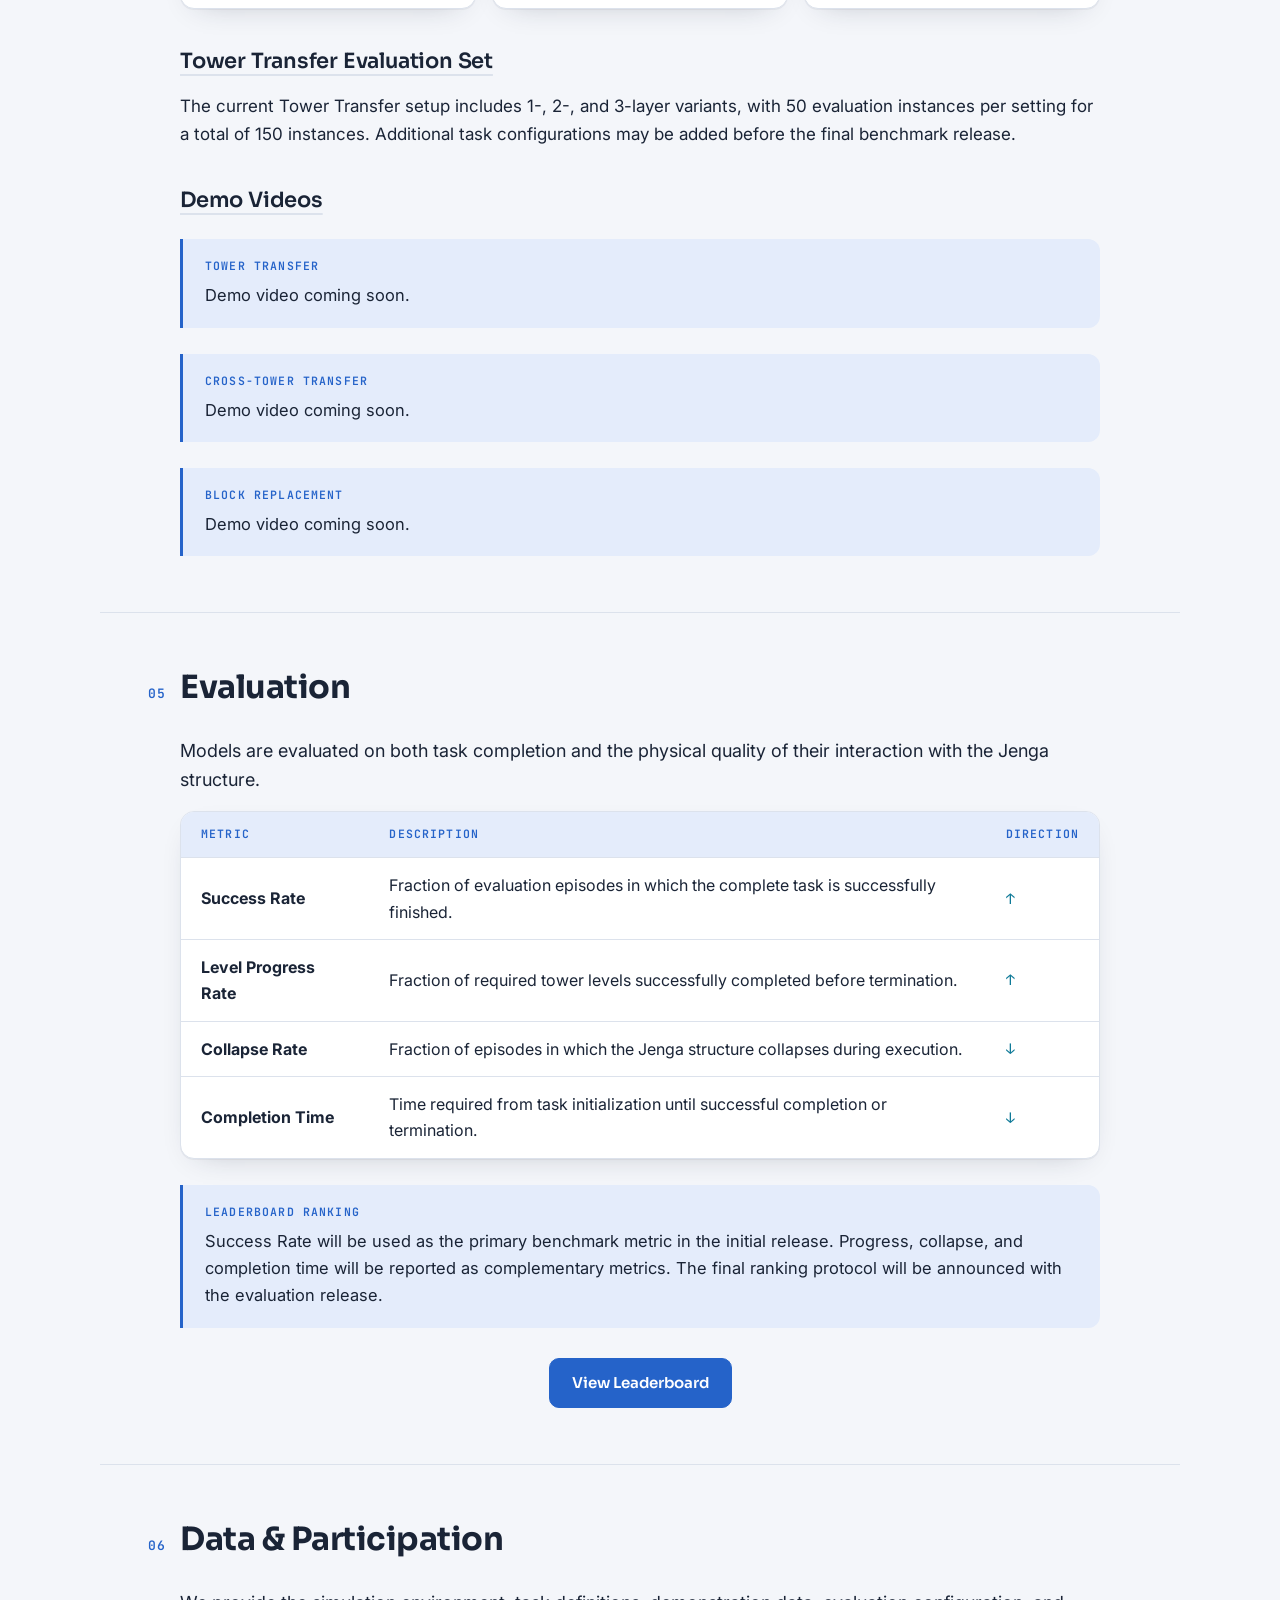
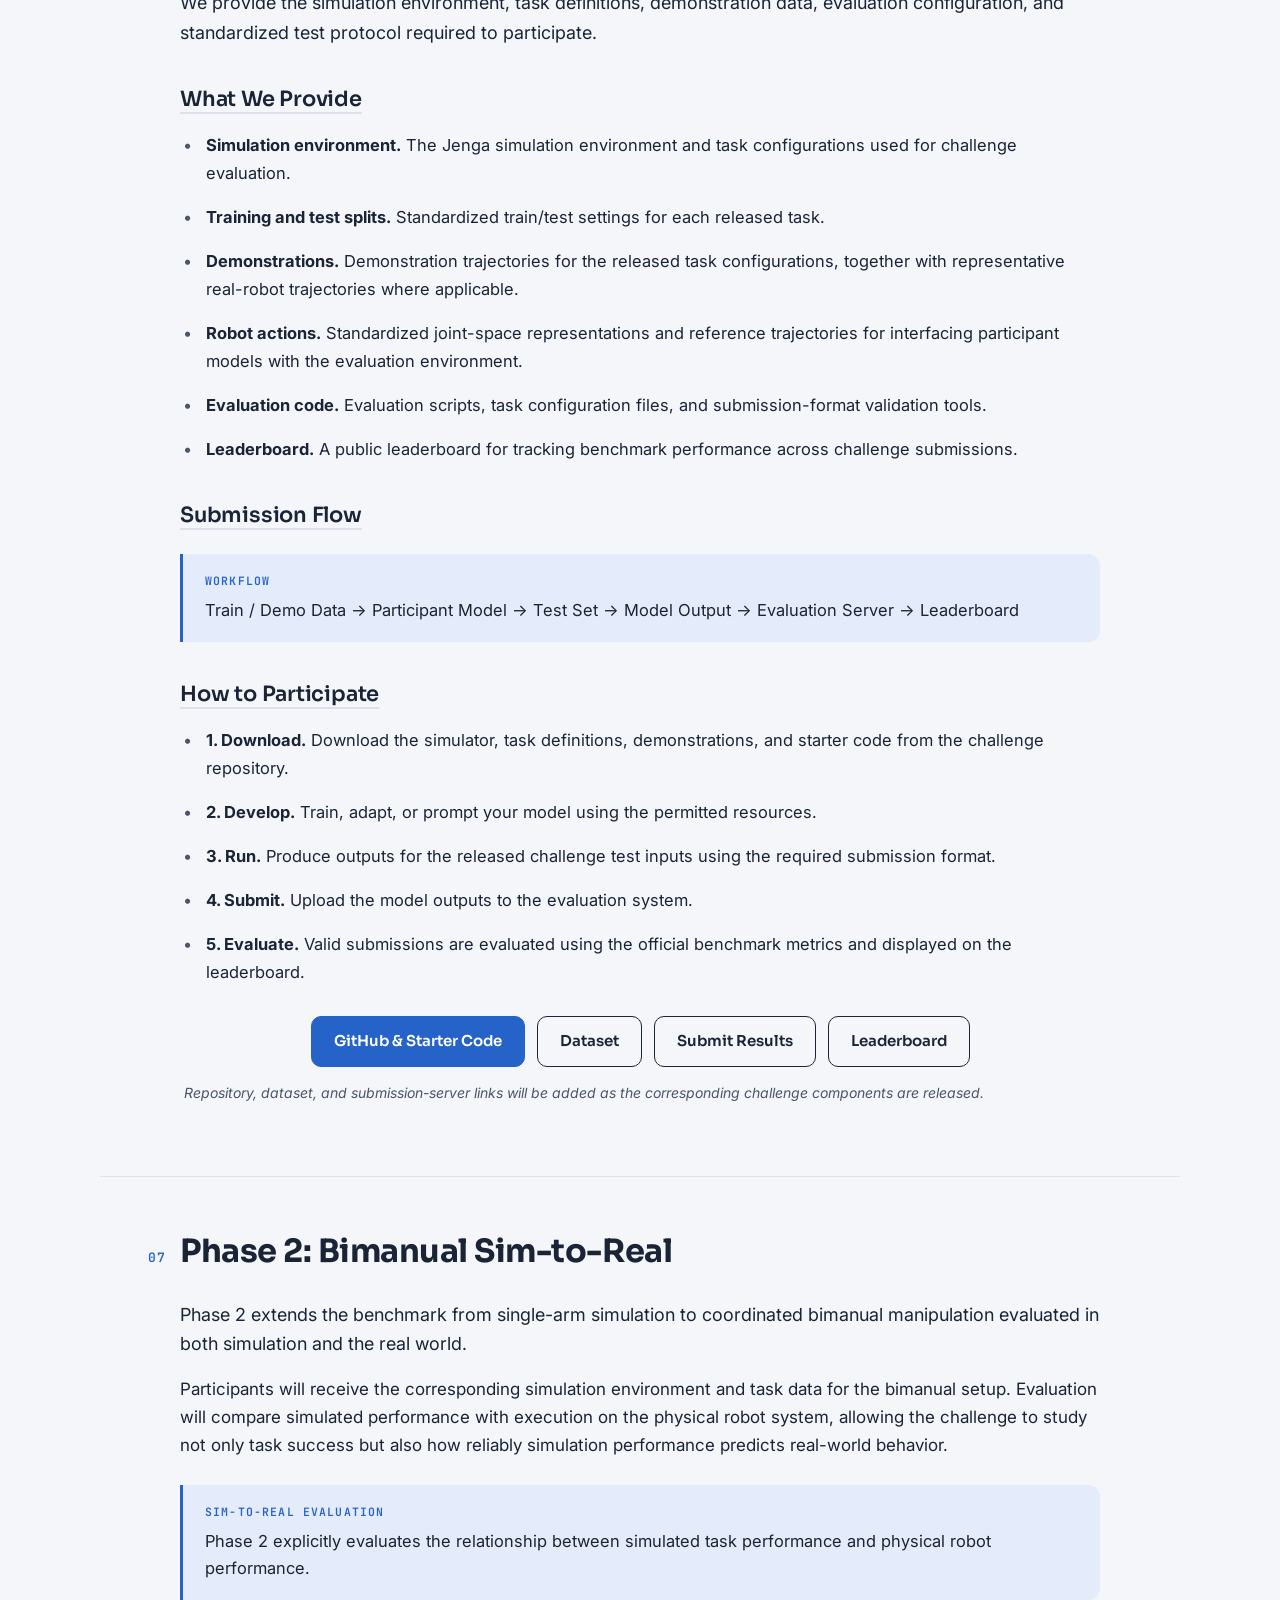
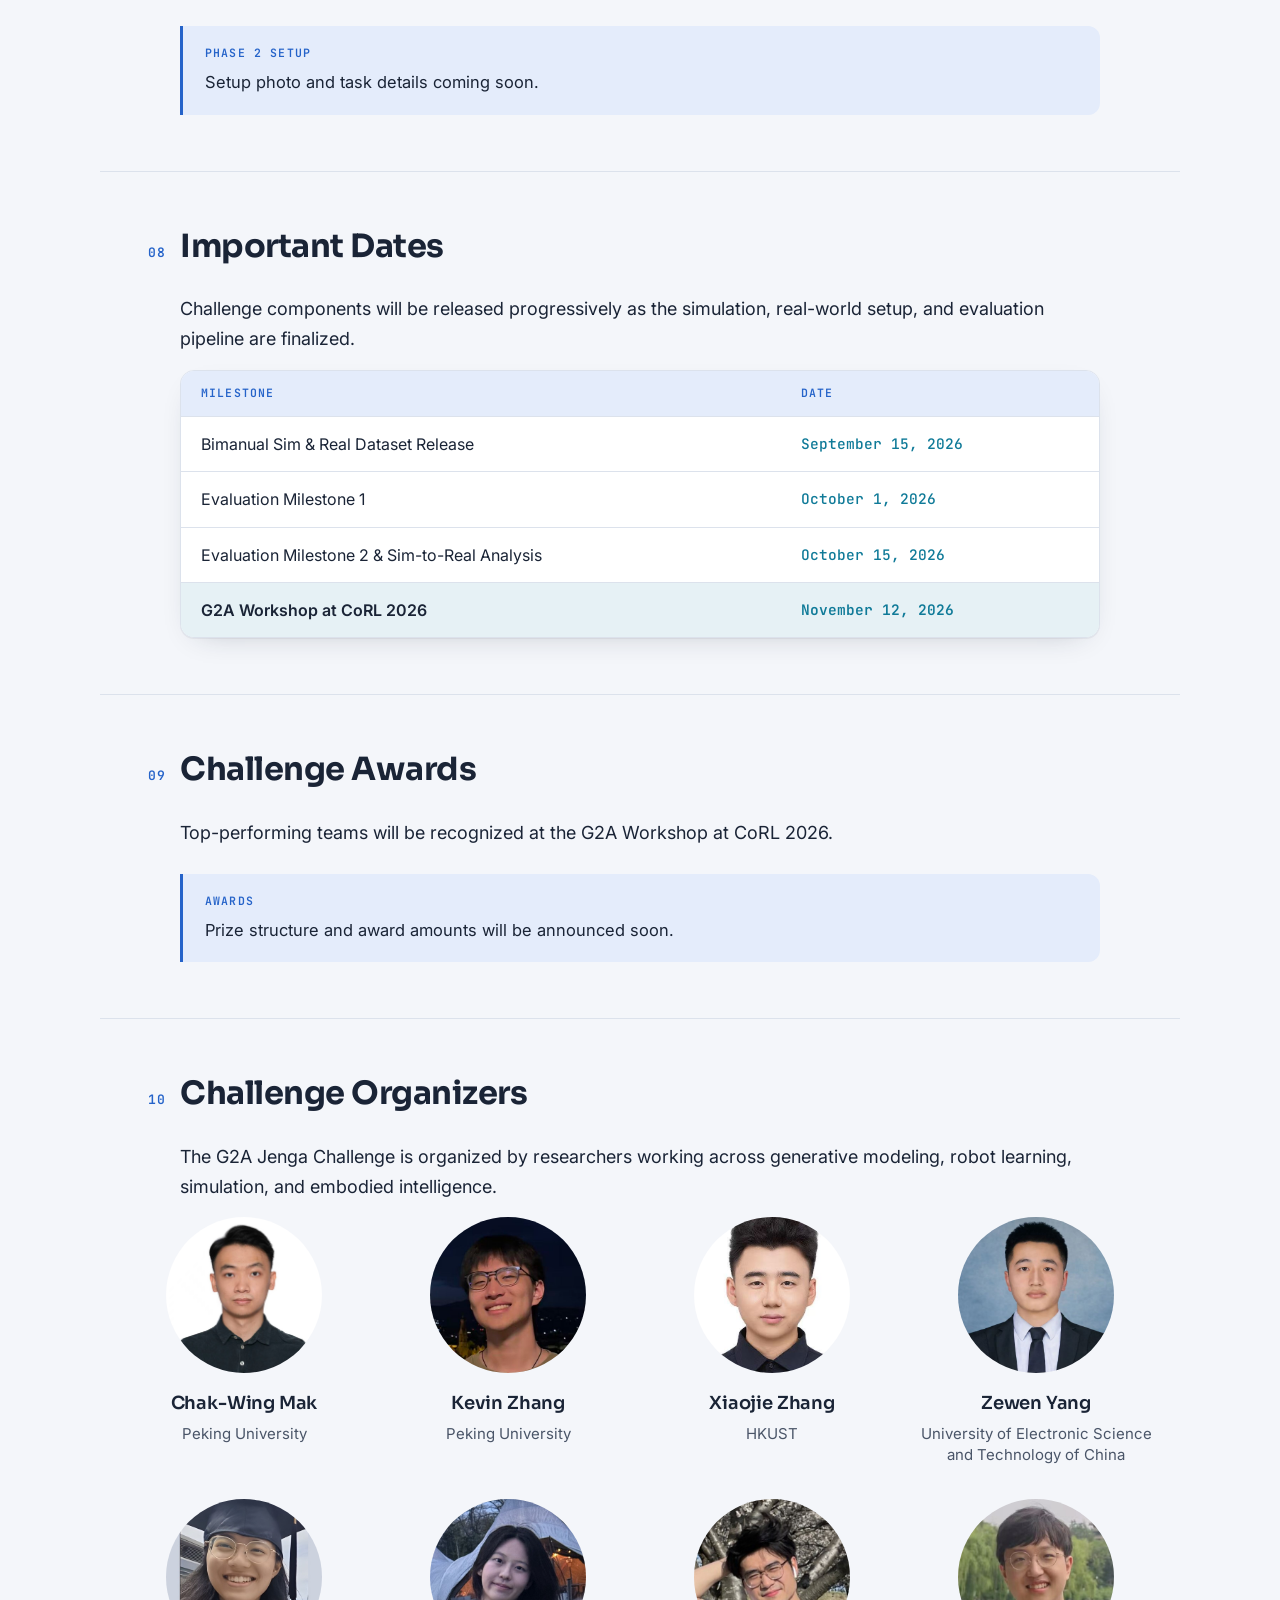
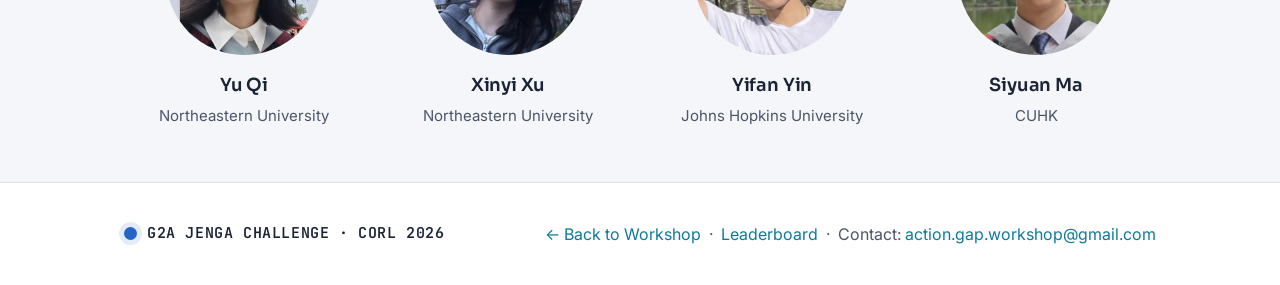
==== commit b02db514: "Update image sources for organizers in challenge.html" ====
--- a/challenge.html
+++ b/challenge.html
@@ -1472,7 +1472,7 @@
   <figure class="spk">
 
     <img
-      src="assets/challenge-organizers/chak-wing-mak.jpg"
+      src="assets/organizers/chak-wing-mak.jpg"
       alt="Chak-Wing Mak"
       width="156"
       height="156"
@@ -1536,7 +1536,7 @@
   <figure class="spk">
 
     <img
-      src="assets/challenge-organizers/xiaojie-zhang.jpg"
+      src="assets/organizers/xiaojie-zhang.jpg"
       alt="Xiaojie Zhang"
       width="156"
       height="156"
@@ -1568,7 +1568,7 @@
   <figure class="spk">
 
     <img
-      src="assets/challenge-organizers/zewen-yang.jpg"
+      src="assets/organizers/zewen-yang.jpg"
       alt="Zewen Yang"
       width="156"
       height="156"
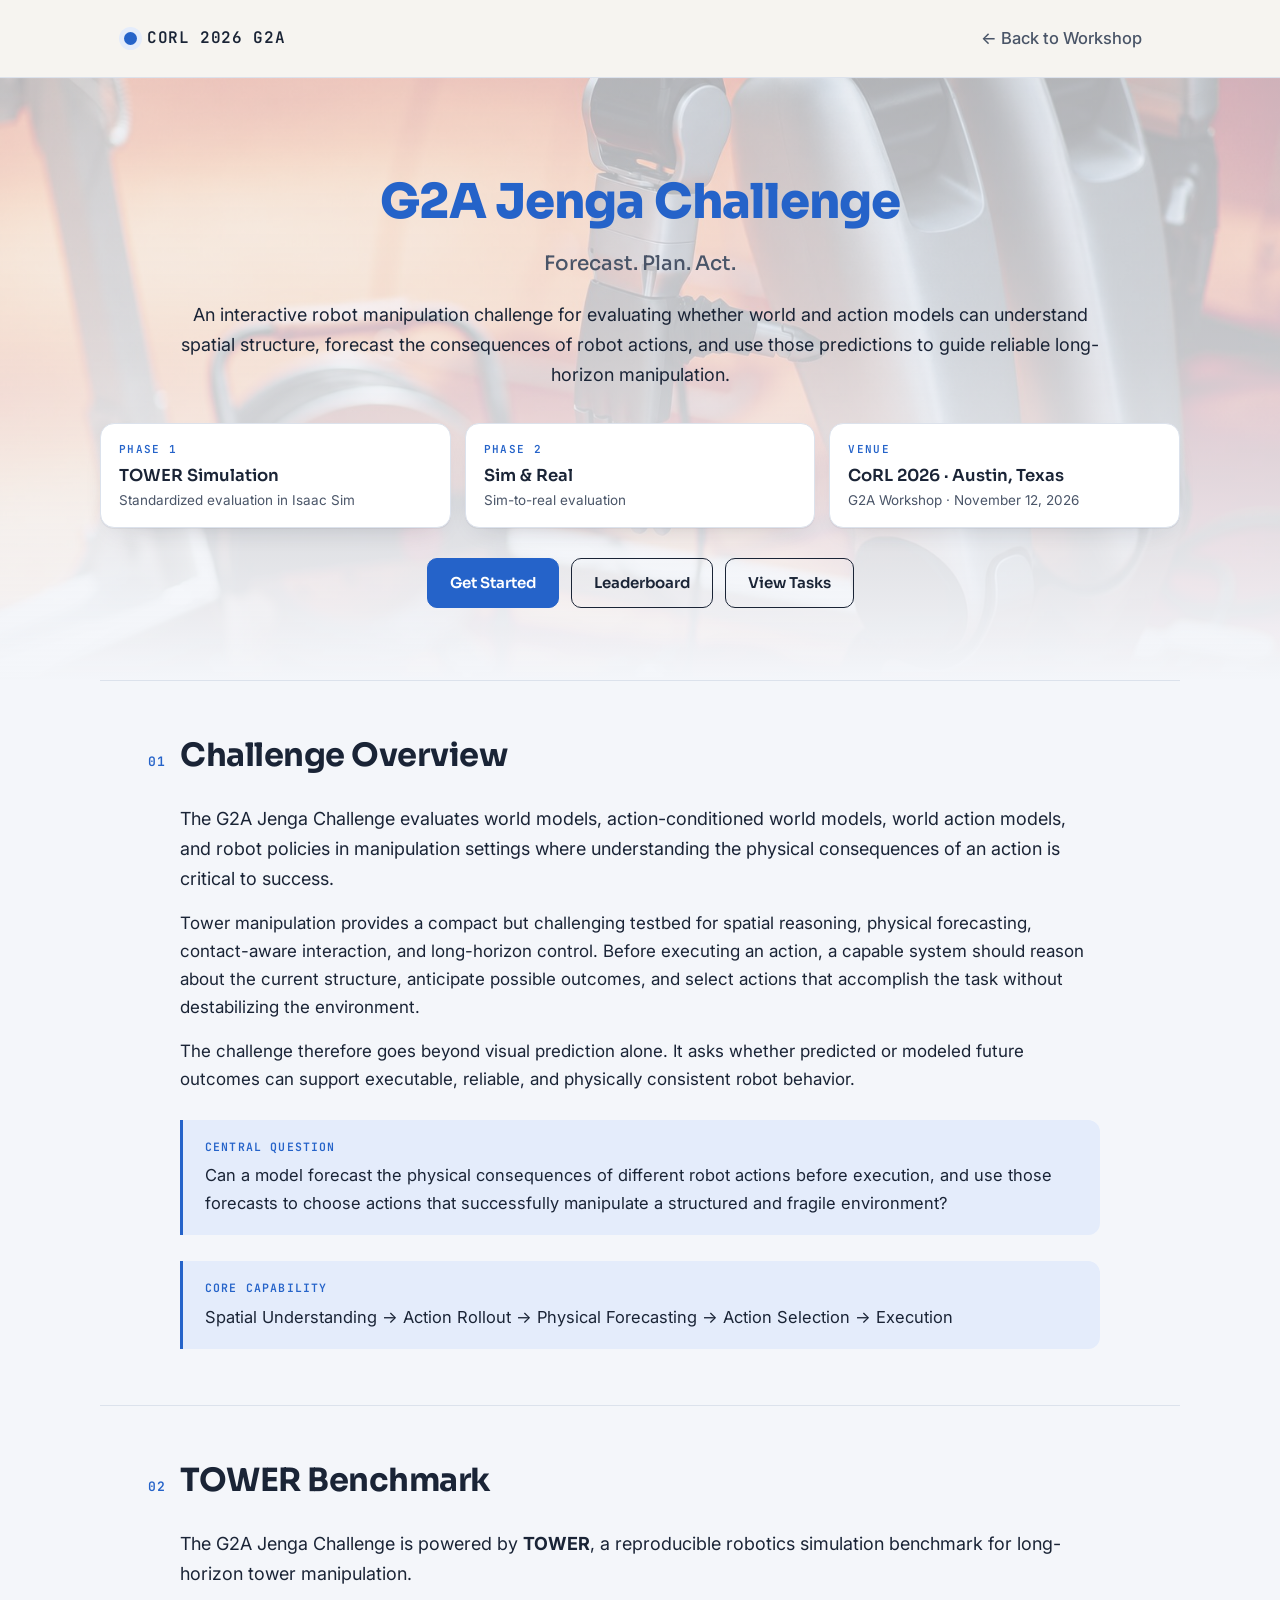
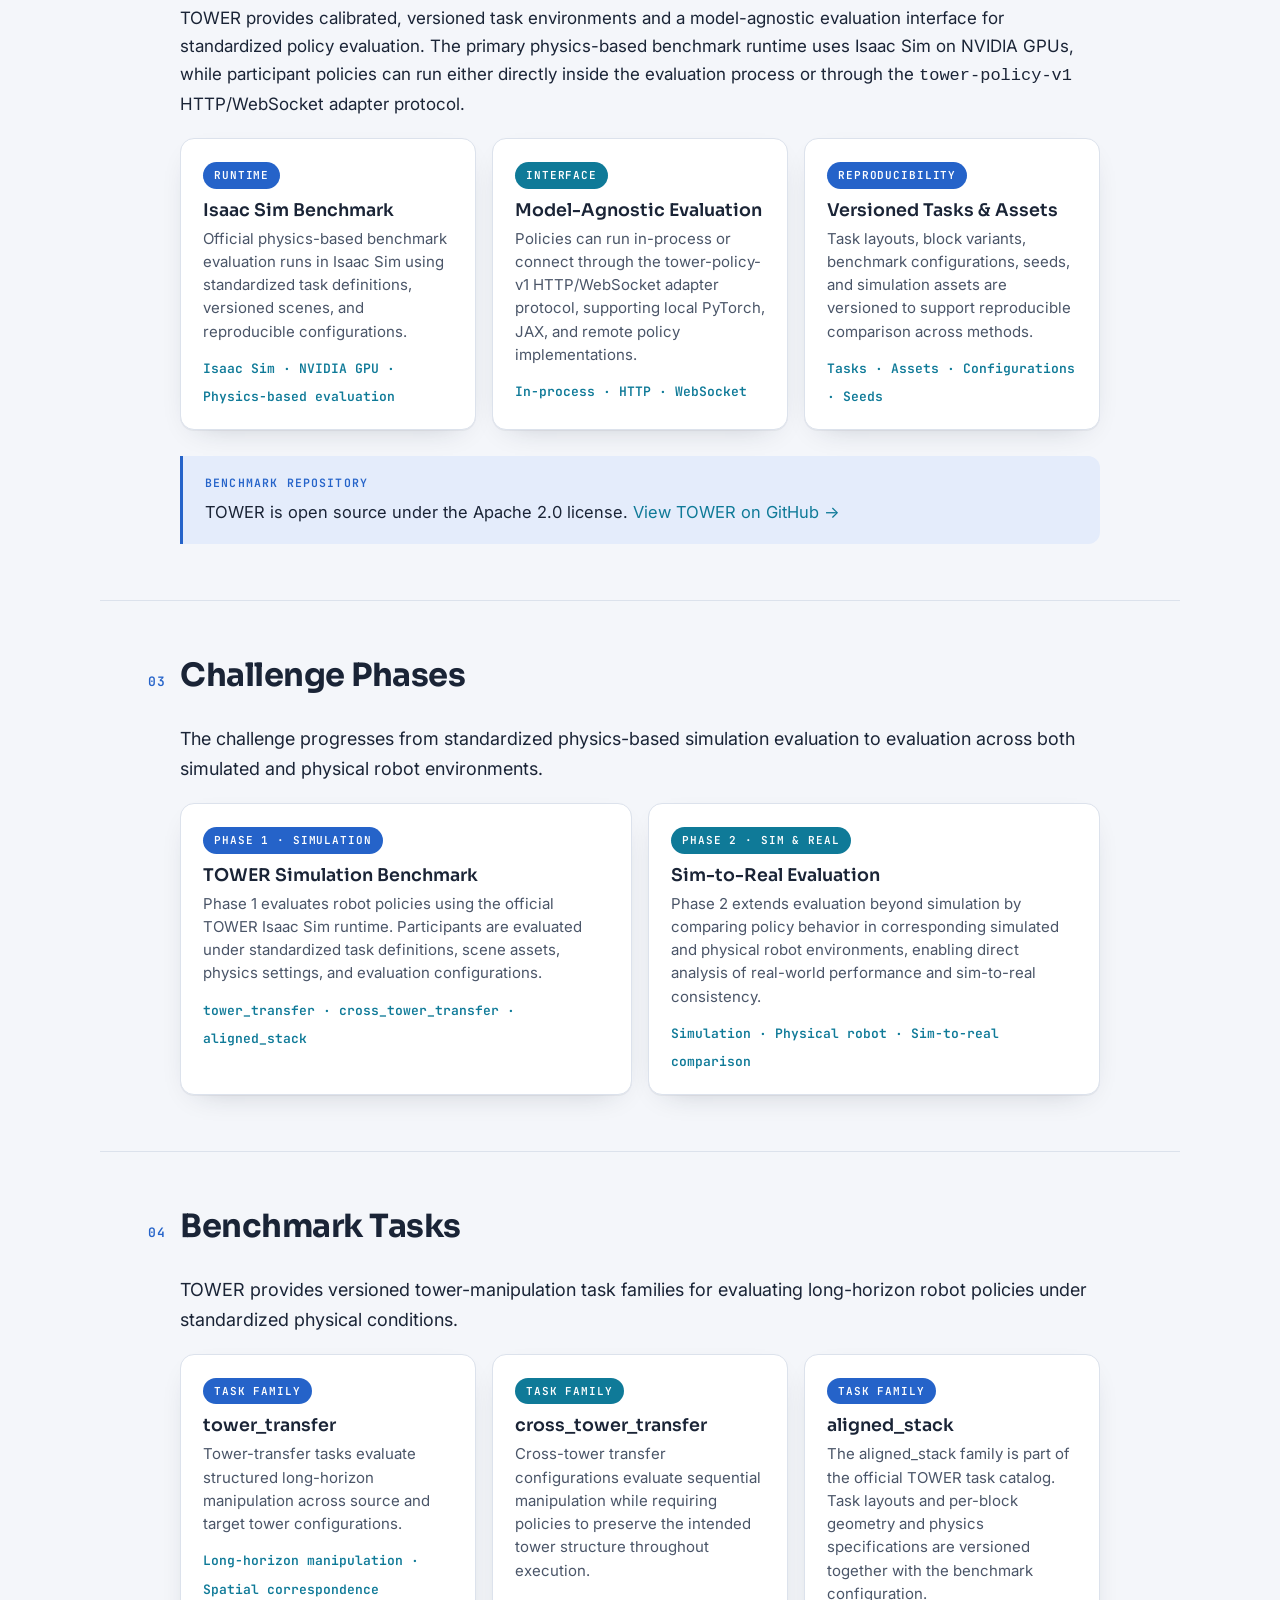
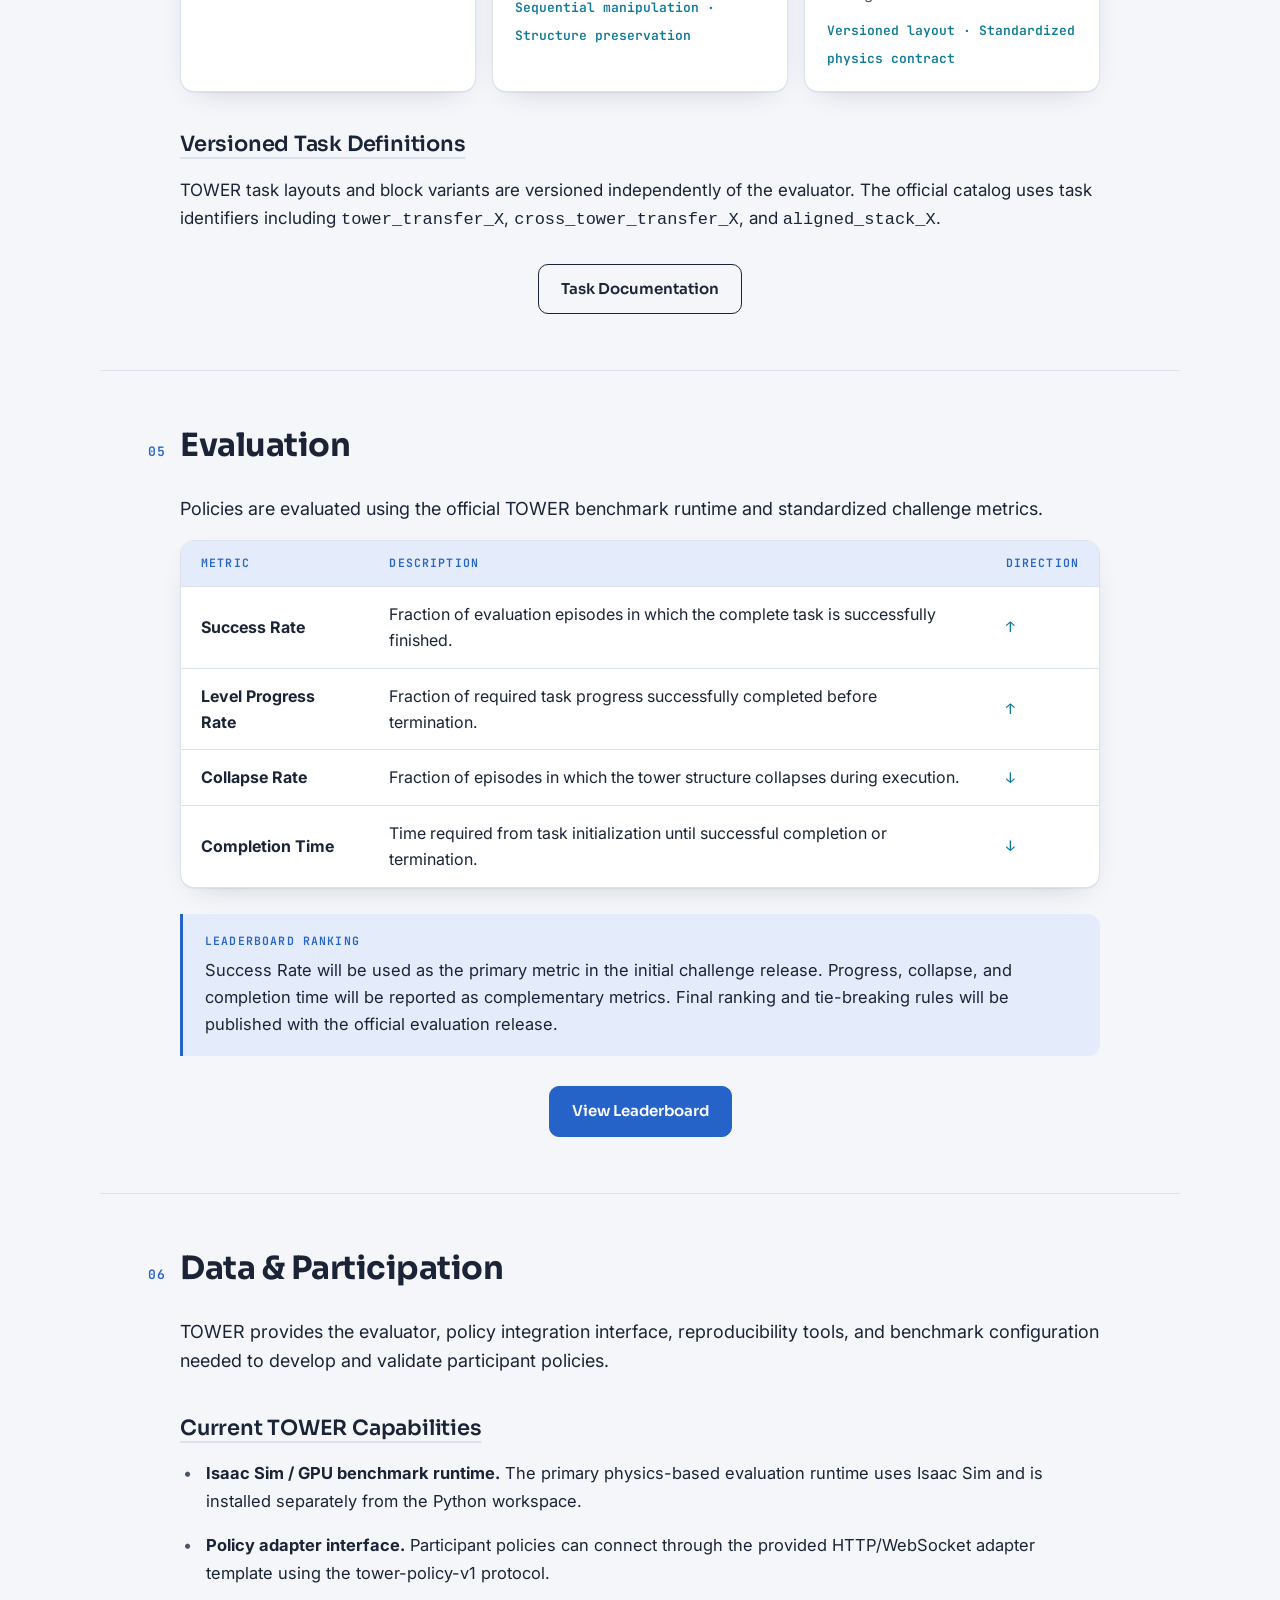
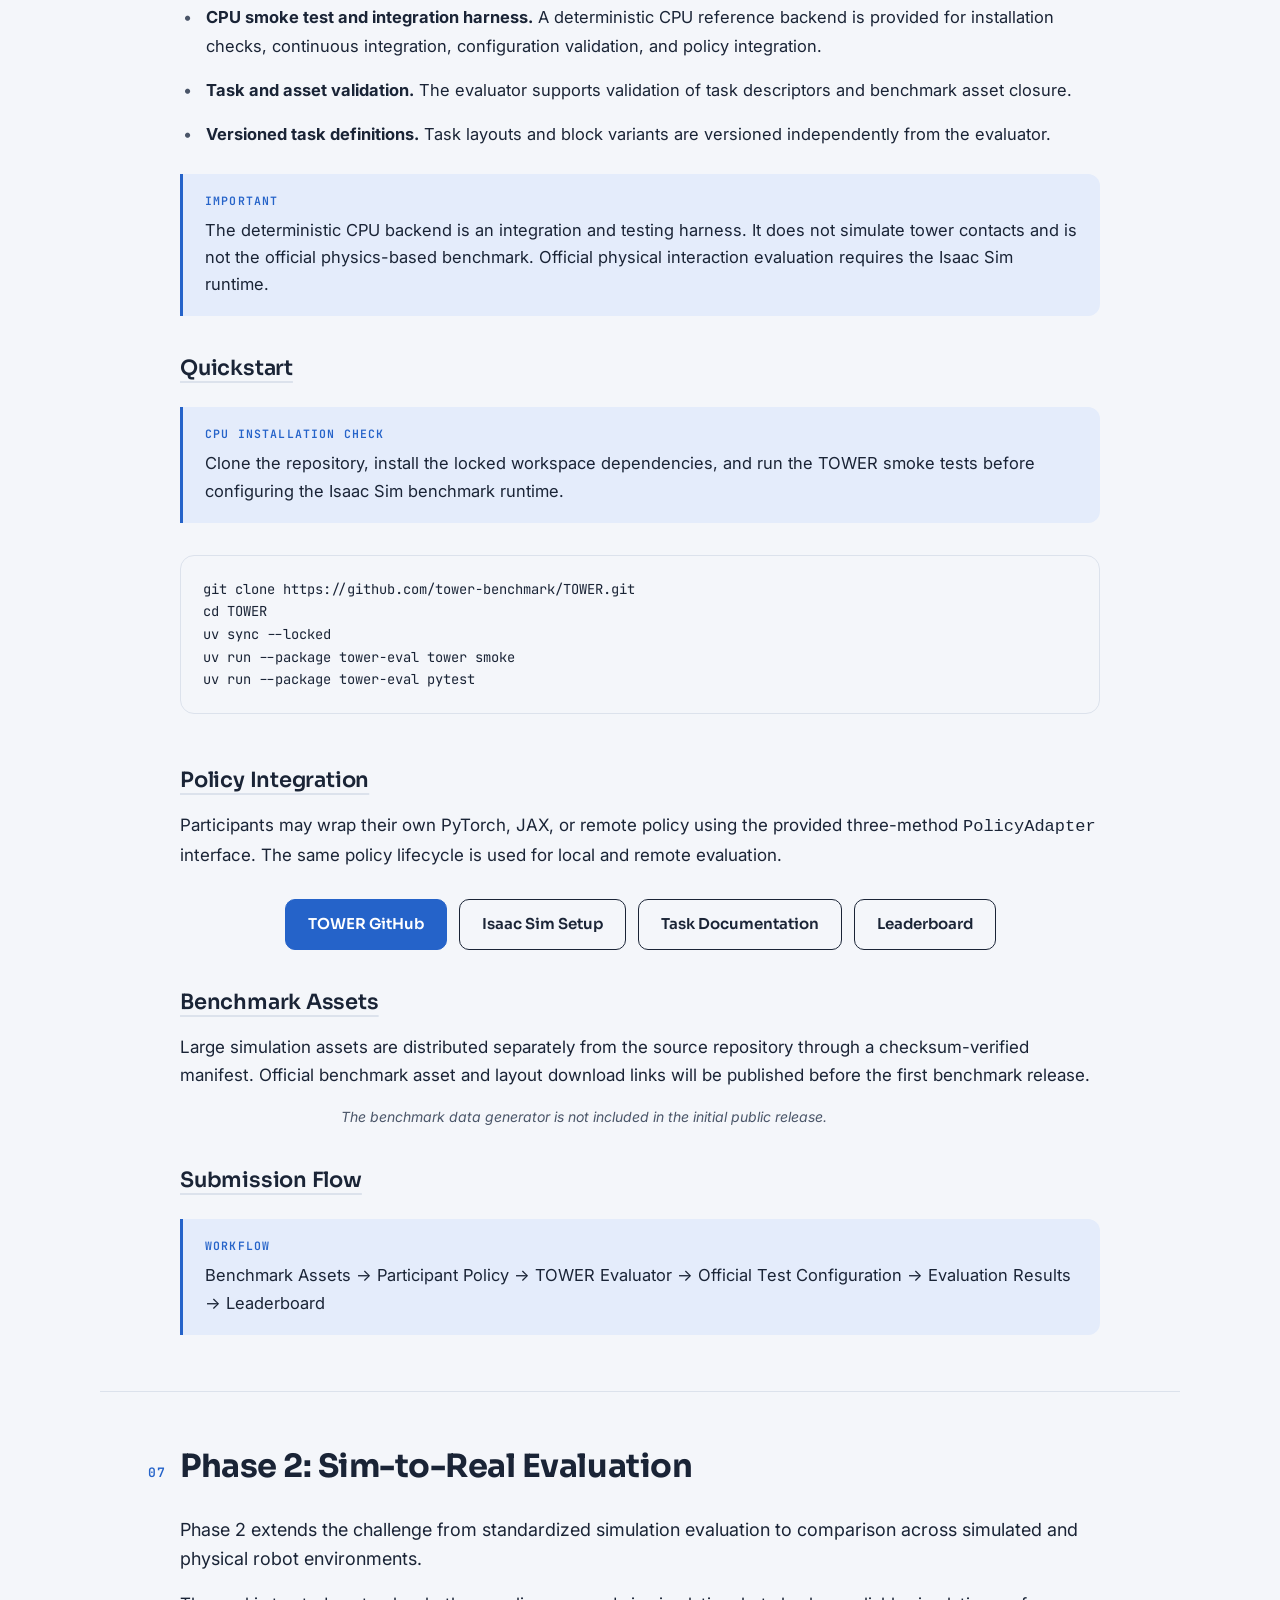
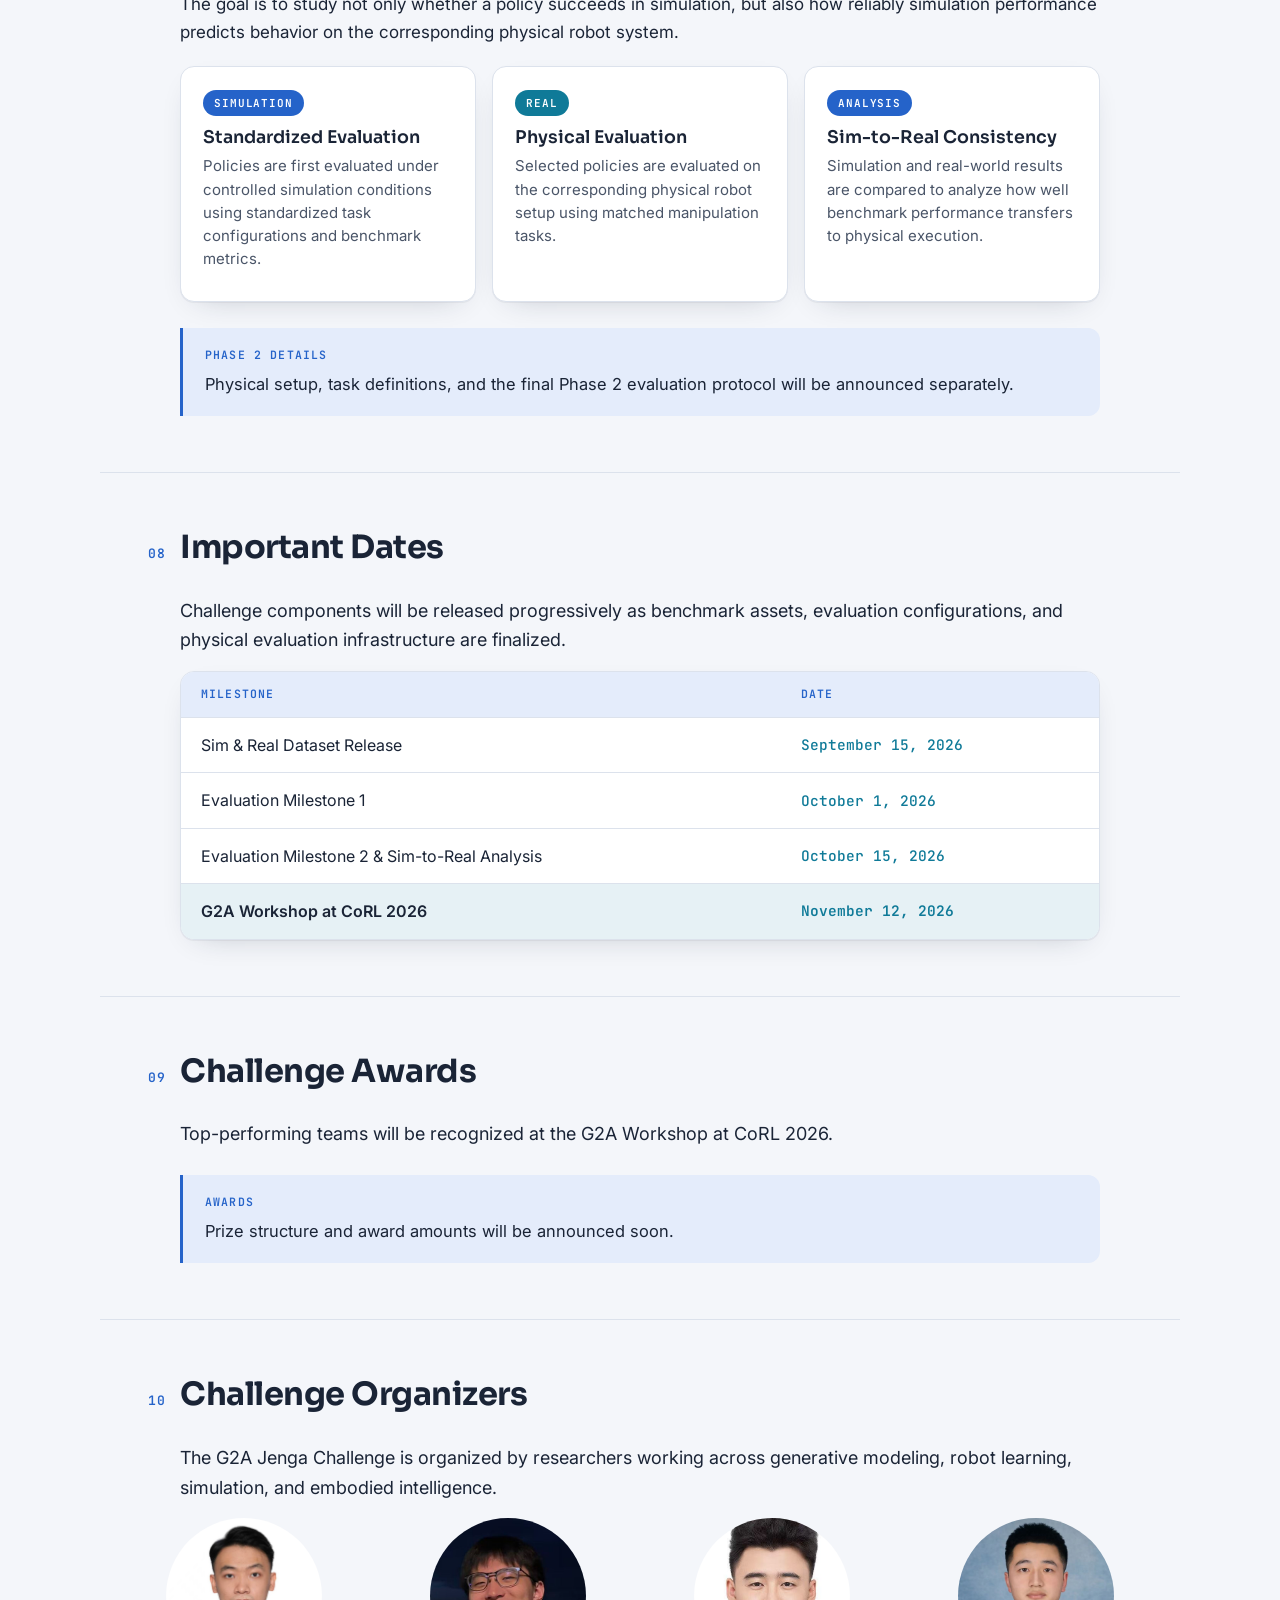
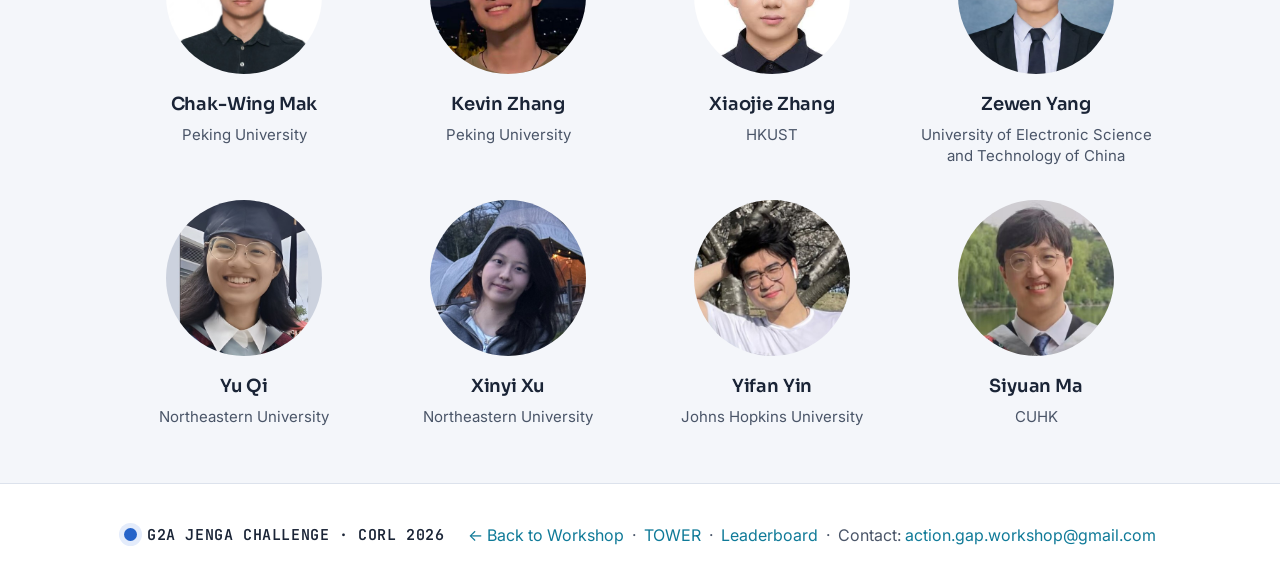
==== commit 6e46cd4e: "Update challenge.html" ====
--- a/challenge.html
+++ b/challenge.html
@@ -16,7 +16,7 @@
 
   <meta
     name="description"
-    content="G2A Jenga Challenge at CoRL 2026 — an interactive benchmark for evaluating world and action models through spatial reasoning, physical forecasting, and robot manipulation."
+    content="G2A Jenga Challenge at CoRL 2026 — powered by TOWER, a reproducible robotics simulation benchmark for long-horizon tower manipulation."
   >
 
   <link
@@ -105,12 +105,13 @@
 
     <p
       class="lead"
-      style="max-width: 900px; margin: 20px auto 0;"
+      style="max-width: 920px; margin: 20px auto 0;"
     >
 
-      An interactive benchmark for evaluating whether world and action models
-      can understand spatial structure, forecast the outcomes of candidate
-      robot actions, and use those predictions to guide reliable manipulation.
+      An interactive robot manipulation challenge for evaluating whether
+      world and action models can understand spatial structure, forecast
+      the consequences of robot actions, and use those predictions to guide
+      reliable long-horizon manipulation.
 
     </p>
 
@@ -125,11 +126,11 @@
         </span>
 
         <span class="val">
-          Single-Arm · Sim Only
+          TOWER Simulation
         </span>
 
         <span class="note">
-          Interactive Jenga manipulation in simulation
+          Standardized evaluation in Isaac Sim
         </span>
 
       </div>
@@ -142,11 +143,11 @@
         </span>
 
         <span class="val">
-          Bimanual · Sim &amp; Real
+          Sim &amp; Real
         </span>
 
         <span class="note">
-          Sim-to-real evaluation on a dual-arm setup
+          Sim-to-real evaluation
         </span>
 
       </div>
@@ -175,11 +176,11 @@
     <div class="cta-row">
 
 
-      <!-- TODO: Replace with final GitHub repository URL -->
-
       <a
-        href="#participation"
+        href="https://github.com/tower-benchmark/TOWER"
         class="btn btn-primary"
+        target="_blank"
+        rel="noopener"
       >
         Get Started
       </a>
@@ -230,32 +231,31 @@
 
     <p class="lead">
 
-      The G2A Jenga Challenge is an interactive robot manipulation benchmark
-      for evaluating Action-Conditioned World Models (ACWMs), World Action
-      Models (WAMs), and related approaches in settings where understanding
-      the consequences of an action is critical to success.
+      The G2A Jenga Challenge evaluates world models, action-conditioned
+      world models, world action models, and robot policies in manipulation
+      settings where understanding the physical consequences of an action is
+      critical to success.
 
     </p>
 
 
     <p class="prose">
 
-      Jenga provides a compact but challenging testbed for spatial reasoning,
-      physical forecasting, and closed-loop interaction. Before executing an
-      action, a capable model should be able to reason about the current tower
-      structure, predict the outcomes of alternative actions, and select
-      actions that accomplish the task without destabilizing the scene.
+      Tower manipulation provides a compact but challenging testbed for
+      spatial reasoning, physical forecasting, contact-aware interaction,
+      and long-horizon control. Before executing an action, a capable system
+      should reason about the current structure, anticipate possible outcomes,
+      and select actions that accomplish the task without destabilizing the
+      environment.
 
     </p>
 
 
     <p class="prose">
 
-      The challenge evaluates this capability through manipulation tasks
-      involving block transfer, extraction, replacement, and coordinated
-      interaction. Rather than evaluating visual prediction alone, the
-      benchmark asks whether predicted future outcomes can support executable
-      and reliable robot behavior.
+      The challenge therefore goes beyond visual prediction alone. It asks
+      whether predicted or modeled future outcomes can support executable,
+      reliable, and physically consistent robot behavior.
 
     </p>
 
@@ -305,10 +305,10 @@
 
 
   <!-- =========================================================
-       02 BENCHMARK ENVIRONMENT
+       02 TOWER BENCHMARK
        ========================================================= -->
 
-  <section id="environment">
+  <section id="tower">
 
 
     <div class="sec-head">
@@ -318,7 +318,7 @@
       </span>
 
       <h2>
-        Benchmark Environment
+        TOWER Benchmark
       </h2>
 
     </div>
@@ -326,22 +326,22 @@
 
     <p class="lead">
 
-      The G2A Jenga benchmark provides interactive simulation environments
-      reconstructed from corresponding real robot setups, enabling controlled
-      and repeatable evaluation of spatial reasoning, physical forecasting,
-      and action-conditioned manipulation.
+      The G2A Jenga Challenge is powered by
+      <b>TOWER</b>, a reproducible robotics simulation benchmark for
+      long-horizon tower manipulation.
 
     </p>
 
 
     <p class="prose">
 
-      The simulation environment is built in Isaac Sim and aligned with the
-      corresponding real-world setup in scene geometry, robot configuration,
-      camera observations, and interaction dynamics. Jenga blocks are modeled
-      as interactive physical objects with contact and collision behavior,
-      allowing models to reason about candidate actions and their physical
-      consequences.
+      TOWER provides calibrated, versioned task environments and a
+      model-agnostic evaluation interface for standardized policy evaluation.
+      The primary physics-based benchmark runtime uses Isaac Sim on NVIDIA
+      GPUs, while participant policies can run either directly inside the
+      evaluation process or through the
+      <code>tower-policy-v1</code>
+      HTTP/WebSocket adapter protocol.
 
     </p>
 
@@ -349,80 +349,111 @@
     <div class="track-grid">
 
 
+      <!-- ISAAC SIM -->
+
       <div class="track">
 
         <span class="tag">
-          Environment
+          Runtime
         </span>
 
         <h4>
-          Real-to-Sim
+          Isaac Sim Benchmark
         </h4>
 
         <p>
 
-          Simulation scenes are reconstructed from corresponding physical
-          robot environments to support realistic and repeatable evaluation.
+          Official physics-based benchmark evaluation runs in Isaac Sim using
+          standardized task definitions, versioned scenes, and reproducible
+          configurations.
 
         </p>
 
         <span class="len">
-          Real setup · Simulation environment
+          Isaac Sim · NVIDIA GPU · Physics-based evaluation
         </span>
 
       </div>
 
 
 
+      <!-- POLICY INTERFACE -->
+
       <div class="track">
 
         <span class="tag">
-          Physics
+          Interface
         </span>
 
         <h4>
-          Interactive Manipulation
+          Model-Agnostic Evaluation
         </h4>
 
         <p>
 
-          Jenga blocks support contact, collision, pushing, insertion, and
-          structure-level interaction required by the challenge tasks.
+          Policies can run in-process or connect through the
+          tower-policy-v1 HTTP/WebSocket adapter protocol, supporting local
+          PyTorch, JAX, and remote policy implementations.
 
         </p>
 
         <span class="len">
-          Contact · Collision · Object dynamics
+          In-process · HTTP · WebSocket
         </span>
 
       </div>
 
 
 
+      <!-- REPRODUCIBILITY -->
+
       <div class="track">
 
         <span class="tag">
-          Evaluation
+          Reproducibility
         </span>
 
         <h4>
-          Action Rollout
+          Versioned Tasks &amp; Assets
         </h4>
 
         <p>
 
-          Candidate robot actions can be executed or rolled out in simulation,
-          enabling models to reason about possible physical outcomes before
-          selecting an action.
+          Task layouts, block variants, benchmark configurations, seeds, and
+          simulation assets are versioned to support reproducible comparison
+          across methods.
 
         </p>
 
         <span class="len">
-          Predict · Compare · Execute
+          Tasks · Assets · Configurations · Seeds
         </span>
 
       </div>
 
+
+    </div>
+
+
+    <div class="callout">
+
+      <span class="k">
+        Benchmark Repository
+      </span>
+
+      <p>
+
+        TOWER is open source under the Apache 2.0 license.
+
+        <a
+          href="https://github.com/tower-benchmark/TOWER"
+          target="_blank"
+          rel="noopener"
+        >
+          View TOWER on GitHub →
+        </a>
+
+      </p>
 
     </div>
 
@@ -453,9 +484,9 @@
 
     <p class="lead">
 
-      The challenge progresses from controlled single-arm simulation to
-      coordinated bimanual manipulation evaluated in both simulation and the
-      physical world.
+      The challenge progresses from standardized physics-based simulation
+      evaluation to evaluation across both simulated and physical robot
+      environments.
 
     </p>
 
@@ -463,34 +494,38 @@
     <div class="track-grid">
 
 
+      <!-- PHASE 1 -->
+
       <div class="track">
 
         <span class="tag">
-          Phase 1 · Sim Only
+          Phase 1 · Simulation
         </span>
 
         <h4>
-          Single-Arm Jenga Manipulation
+          TOWER Simulation Benchmark
         </h4>
 
         <p>
 
-          Participants develop and evaluate models in a single-arm interactive
-          simulator corresponding to the real environment. The focus is on
-          spatial reasoning, action forecasting, contact-aware planning, and
-          manipulation under fragile physical constraints.
+          Phase 1 evaluates robot policies using the official TOWER Isaac Sim
+          runtime. Participants are evaluated under standardized task
+          definitions, scene assets, physics settings, and evaluation
+          configurations.
 
         </p>
 
         <span class="len">
 
-          Single arm · Simulation · Multiple manipulation tasks
+          tower_transfer · cross_tower_transfer · aligned_stack
 
         </span>
 
       </div>
 
 
+
+      <!-- PHASE 2 -->
 
       <div class="track">
 
@@ -499,21 +534,21 @@
         </span>
 
         <h4>
-          Bimanual Sim-to-Real Evaluation
+          Sim-to-Real Evaluation
         </h4>
 
         <p>
 
-          Phase 2 extends the benchmark to coordinated dual-arm manipulation.
-          Models are evaluated in simulation and the corresponding physical
-          robot setup, enabling direct study of simulation performance,
-          real-world performance, and their correlation.
+          Phase 2 extends evaluation beyond simulation by comparing policy
+          behavior in corresponding simulated and physical robot
+          environments, enabling direct analysis of real-world performance
+          and sim-to-real consistency.
 
         </p>
 
         <span class="len">
 
-          Dual arm · Simulation + Real · Sim-to-real correlation
+          Simulation · Physical robot · Sim-to-real comparison
 
         </span>
 
@@ -528,7 +563,7 @@
 
 
   <!-- =========================================================
-       04 PHASE 1 TASKS
+       04 BENCHMARK TASKS
        ========================================================= -->
 
   <section id="tasks">
@@ -541,7 +576,7 @@
       </span>
 
       <h2>
-        Phase 1 Tasks
+        Benchmark Tasks
       </h2>
 
     </div>
@@ -549,9 +584,8 @@
 
     <p class="lead">
 
-      Phase 1 contains Jenga manipulation tasks with increasing requirements
-      for spatial reasoning, physical forecasting, contact-aware interaction,
-      and long-horizon execution.
+      TOWER provides versioned tower-manipulation task families for evaluating
+      long-horizon robot policies under standardized physical conditions.
 
     </p>
 
@@ -564,24 +598,23 @@
       <div class="track">
 
         <span class="tag">
-          Easy
+          Task Family
         </span>
 
         <h4>
-          Tower Transfer
+          tower_transfer
         </h4>
 
         <p>
 
-          Transfer the center block from selected layers of a source tower to
-          the corresponding positions of a target tower. Evaluation instances
-          vary in the number and location of blocks that must be transferred.
+          Tower-transfer tasks evaluate structured long-horizon manipulation
+          across source and target tower configurations.
 
         </p>
 
         <span class="len">
 
-          Spatial correspondence · Pick-and-place · Long-horizon consistency
+          Long-horizon manipulation · Spatial correspondence
 
         </span>
 
@@ -594,24 +627,24 @@
       <div class="track">
 
         <span class="tag">
-          Medium
+          Task Family
         </span>
 
         <h4>
-          Cross-Tower Transfer
+          cross_tower_transfer
         </h4>
 
         <p>
 
-          Manipulate a cross-oriented Jenga structure by sequentially
-          transferring blocks between towers while preserving the intended
-          structure and avoiding collapse.
+          Cross-tower transfer configurations evaluate sequential manipulation
+          while requiring policies to preserve the intended tower structure
+          throughout execution.
 
         </p>
 
         <span class="len">
 
-          Sequential manipulation · Structure preservation · Stability
+          Sequential manipulation · Structure preservation
 
         </span>
 
@@ -624,24 +657,24 @@
       <div class="track">
 
         <span class="tag">
-          Medium
+          Task Family
         </span>
 
         <h4>
-          Block Replacement
+          aligned_stack
         </h4>
 
         <p>
 
-          Insert a new block to push a designated target block out of the
-          tower, while simultaneously occupying and preserving the target
-          block's original position.
+          The aligned_stack family is part of the official TOWER task catalog.
+          Task layouts and per-block geometry and physics specifications are
+          versioned together with the benchmark configuration.
 
         </p>
 
         <span class="len">
 
-          Contact reasoning · Action forecasting · Precise insertion
+          Versioned layout · Standardized physics contract
 
         </span>
 
@@ -653,63 +686,32 @@
 
 
     <h3 class="sub-head">
-      Tower Transfer Evaluation Set
+      Versioned Task Definitions
     </h3>
 
 
     <p class="prose">
 
-      The current Tower Transfer setup includes 1-, 2-, and 3-layer variants,
-      with 50 evaluation instances per setting for a total of 150 instances.
-      Additional task configurations may be added before the final benchmark
-      release.
-
-    </p>
-
-
-
-    <h3 class="sub-head">
-      Demo Videos
-    </h3>
-
-
-    <div class="callout">
-
-      <span class="k">
-        Tower Transfer
-      </span>
-
-      <p>
-        Demo video coming soon.
-      </p>
-
-    </div>
-
-
-
-    <div class="callout">
-
-      <span class="k">
-        Cross-Tower Transfer
-      </span>
-
-      <p>
-        Demo video coming soon.
-      </p>
-
-    </div>
-
-
-
-    <div class="callout">
-
-      <span class="k">
-        Block Replacement
-      </span>
-
-      <p>
-        Demo video coming soon.
-      </p>
+      TOWER task layouts and block variants are versioned independently of
+      the evaluator. The official catalog uses task identifiers including
+      <code>tower_transfer_X</code>,
+      <code>cross_tower_transfer_X</code>,
+      and
+      <code>aligned_stack_X</code>.
+
+    </p>
+
+
+    <div class="cta-row">
+
+      <a
+        href="https://github.com/tower-benchmark/TOWER/blob/main/docs/tasks.md"
+        class="btn btn-ghost"
+        target="_blank"
+        rel="noopener"
+      >
+        Task Documentation
+      </a>
 
     </div>
 
@@ -740,8 +742,8 @@
 
     <p class="lead">
 
-      Models are evaluated on both task completion and the physical quality
-      of their interaction with the Jenga structure.
+      Policies are evaluated using the official TOWER benchmark runtime and
+      standardized challenge metrics.
 
     </p>
 
@@ -773,7 +775,6 @@
         </thead>
 
 
-
         <tbody>
 
 
@@ -806,7 +807,7 @@
 
             <td>
 
-              Fraction of required tower levels successfully completed before
+              Fraction of required task progress successfully completed before
               termination.
 
             </td>
@@ -827,7 +828,7 @@
 
             <td>
 
-              Fraction of episodes in which the Jenga structure collapses
+              Fraction of episodes in which the tower structure collapses
               during execution.
 
             </td>
@@ -878,10 +879,10 @@
 
       <p>
 
-        Success Rate will be used as the primary benchmark metric in the
-        initial release. Progress, collapse, and completion time will be
-        reported as complementary metrics. The final ranking protocol will be
-        announced with the evaluation release.
+        Success Rate will be used as the primary metric in the initial
+        challenge release. Progress, collapse, and completion time will be
+        reported as complementary metrics. Final ranking and tie-breaking
+        rules will be published with the official evaluation release.
 
       </p>
 
@@ -926,16 +927,16 @@
 
     <p class="lead">
 
-      We provide the simulation environment, task definitions, demonstration
-      data, evaluation configuration, and standardized test protocol required
-      to participate.
+      TOWER provides the evaluator, policy integration interface,
+      reproducibility tools, and benchmark configuration needed to develop
+      and validate participant policies.
 
     </p>
 
 
 
     <h3 class="sub-head">
-      What We Provide
+      Current TOWER Capabilities
     </h3>
 
 
@@ -945,10 +946,10 @@
 
       <li>
 
-        <b>Simulation environment.</b>
-
-        The Jenga simulation environment and task configurations used for
-        challenge evaluation.
+        <b>Isaac Sim / GPU benchmark runtime.</b>
+
+        The primary physics-based evaluation runtime uses Isaac Sim and is
+        installed separately from the Python workspace.
 
       </li>
 
@@ -956,9 +957,10 @@
 
       <li>
 
-        <b>Training and test splits.</b>
-
-        Standardized train/test settings for each released task.
+        <b>Policy adapter interface.</b>
+
+        Participant policies can connect through the provided HTTP/WebSocket
+        adapter template using the tower-policy-v1 protocol.
 
       </li>
 
@@ -966,10 +968,11 @@
 
       <li>
 
-        <b>Demonstrations.</b>
-
-        Demonstration trajectories for the released task configurations,
-        together with representative real-robot trajectories where applicable.
+        <b>CPU smoke test and integration harness.</b>
+
+        A deterministic CPU reference backend is provided for installation
+        checks, continuous integration, configuration validation, and policy
+        integration.
 
       </li>
 
@@ -977,10 +980,10 @@
 
       <li>
 
-        <b>Robot actions.</b>
-
-        Standardized joint-space representations and reference trajectories
-        for interfacing participant models with the evaluation environment.
+        <b>Task and asset validation.</b>
+
+        The evaluator supports validation of task descriptors and benchmark
+        asset closure.
 
       </li>
 
@@ -988,160 +991,133 @@
 
       <li>
 
-        <b>Evaluation code.</b>
-
-        Evaluation scripts, task configuration files, and submission-format
-        validation tools.
+        <b>Versioned task definitions.</b>
+
+        Task layouts and block variants are versioned independently from the
+        evaluator.
 
       </li>
 
 
-
-      <li>
-
-        <b>Leaderboard.</b>
-
-        A public leaderboard for tracking benchmark performance across
-        challenge submissions.
-
-      </li>
-
-
     </ul>
 
 
 
+    <div class="callout">
+
+      <span class="k">
+        Important
+      </span>
+
+      <p>
+
+        The deterministic CPU backend is an integration and testing harness.
+        It does not simulate tower contacts and is not the official
+        physics-based benchmark. Official physical interaction evaluation
+        requires the Isaac Sim runtime.
+
+      </p>
+
+    </div>
+
+
+
     <h3 class="sub-head">
-      Submission Flow
+      Quickstart
     </h3>
 
 
-
     <div class="callout">
 
       <span class="k">
-        Workflow
+        CPU Installation Check
       </span>
 
       <p>
 
-        Train / Demo Data
-        &rarr;
-        Participant Model
-        &rarr;
-        Test Set
-        &rarr;
-        Model Output
-        &rarr;
-        Evaluation Server
-        &rarr;
-        Leaderboard
+        Clone the repository, install the locked workspace dependencies, and
+        run the TOWER smoke tests before configuring the Isaac Sim benchmark
+        runtime.
 
       </p>
 
     </div>
 
 
+    <div
+      style="
+        margin-top: 18px;
+        overflow-x: auto;
+      "
+    >
+
+      <pre
+        style="
+          padding: 22px;
+          border-radius: 14px;
+          border: 1px solid var(--line, #d8dde6);
+          font-family: 'JetBrains Mono', monospace;
+          font-size: 0.86rem;
+          line-height: 1.65;
+          white-space: pre;
+        "
+      >git clone https://github.com/tower-benchmark/TOWER.git
+cd TOWER
+uv sync --locked
+uv run --package tower-eval tower smoke
+uv run --package tower-eval pytest</pre>
+
+    </div>
+
+
 
     <h3 class="sub-head">
-      How to Participate
+      Policy Integration
     </h3>
 
 
-
-    <ul class="topic-list">
-
-
-      <li>
-
-        <b>1. Download.</b>
-
-        Download the simulator, task definitions, demonstrations, and starter
-        code from the challenge repository.
-
-      </li>
-
-
-
-      <li>
-
-        <b>2. Develop.</b>
-
-        Train, adapt, or prompt your model using the permitted resources.
-
-      </li>
-
-
-
-      <li>
-
-        <b>3. Run.</b>
-
-        Produce outputs for the released challenge test inputs using the
-        required submission format.
-
-      </li>
-
-
-
-      <li>
-
-        <b>4. Submit.</b>
-
-        Upload the model outputs to the evaluation system.
-
-      </li>
-
-
-
-      <li>
-
-        <b>5. Evaluate.</b>
-
-        Valid submissions are evaluated using the official benchmark metrics
-        and displayed on the leaderboard.
-
-      </li>
-
-
-    </ul>
-
+    <p class="prose">
+
+      Participants may wrap their own PyTorch, JAX, or remote policy using
+      the provided three-method
+      <code>PolicyAdapter</code>
+      interface. The same policy lifecycle is used for local and remote
+      evaluation.
+
+    </p>
 
 
     <div class="cta-row">
 
 
-      <!-- TODO: GitHub URL -->
-
       <a
-        href="#"
+        href="https://github.com/tower-benchmark/TOWER"
         class="btn btn-primary"
+        target="_blank"
+        rel="noopener"
       >
-        GitHub &amp; Starter Code
+        TOWER GitHub
       </a>
 
 
-
-      <!-- TODO: Dataset URL -->
-
       <a
-        href="#"
+        href="https://github.com/tower-benchmark/TOWER/blob/main/docs/isaac-sim.md"
         class="btn btn-ghost"
+        target="_blank"
+        rel="noopener"
       >
-        Dataset
+        Isaac Sim Setup
       </a>
 
 
-
-      <!-- TODO: Submission server URL -->
-
       <a
-        href="#"
+        href="https://github.com/tower-benchmark/TOWER/blob/main/docs/tasks.md"
         class="btn btn-ghost"
+        target="_blank"
+        rel="noopener"
       >
-        Submit Results
+        Task Documentation
       </a>
-
 
 
       <a
@@ -1156,12 +1132,58 @@
 
 
 
+    <h3 class="sub-head">
+      Benchmark Assets
+    </h3>
+
+
+    <p class="prose">
+
+      Large simulation assets are distributed separately from the source
+      repository through a checksum-verified manifest. Official benchmark
+      asset and layout download links will be published before the first
+      benchmark release.
+
+    </p>
+
+
     <p class="dates-note">
 
-      Repository, dataset, and submission-server links will be added as the
-      corresponding challenge components are released.
-
-    </p>
+      The benchmark data generator is not included in the initial public
+      release.
+
+    </p>
+
+
+
+    <h3 class="sub-head">
+      Submission Flow
+    </h3>
+
+
+    <div class="callout">
+
+      <span class="k">
+        Workflow
+      </span>
+
+      <p>
+
+        Benchmark Assets
+        &rarr;
+        Participant Policy
+        &rarr;
+        TOWER Evaluator
+        &rarr;
+        Official Test Configuration
+        &rarr;
+        Evaluation Results
+        &rarr;
+        Leaderboard
+
+      </p>
+
+    </div>
 
 
   </section>
@@ -1182,7 +1204,7 @@
       </span>
 
       <h2>
-        Phase 2: Bimanual Sim-to-Real
+        Phase 2: Sim-to-Real Evaluation
       </h2>
 
     </div>
@@ -1190,75 +1212,103 @@
 
     <p class="lead">
 
-      Phase 2 extends the benchmark from single-arm simulation to coordinated
-      bimanual manipulation evaluated in both simulation and the real world.
-
-    </p>
-
+      Phase 2 extends the challenge from standardized simulation evaluation
+      to comparison across simulated and physical robot environments.
+
+    </p>
 
 
     <p class="prose">
 
-      Participants will receive the corresponding simulation environment and
-      task data for the bimanual setup. Evaluation will compare simulated
-      performance with execution on the physical robot system, allowing the
-      challenge to study not only task success but also how reliably simulation
-      performance predicts real-world behavior.
-
-    </p>
-
+      The goal is to study not only whether a policy succeeds in simulation,
+      but also how reliably simulation performance predicts behavior on the
+      corresponding physical robot system.
+
+    </p>
+
+
+    <div class="track-grid">
+
+
+      <div class="track">
+
+        <span class="tag">
+          Simulation
+        </span>
+
+        <h4>
+          Standardized Evaluation
+        </h4>
+
+        <p>
+
+          Policies are first evaluated under controlled simulation conditions
+          using standardized task configurations and benchmark metrics.
+
+        </p>
+
+      </div>
+
+
+
+      <div class="track">
+
+        <span class="tag">
+          Real
+        </span>
+
+        <h4>
+          Physical Evaluation
+        </h4>
+
+        <p>
+
+          Selected policies are evaluated on the corresponding physical robot
+          setup using matched manipulation tasks.
+
+        </p>
+
+      </div>
+
+
+
+      <div class="track">
+
+        <span class="tag">
+          Analysis
+        </span>
+
+        <h4>
+          Sim-to-Real Consistency
+        </h4>
+
+        <p>
+
+          Simulation and real-world results are compared to analyze how well
+          benchmark performance transfers to physical execution.
+
+        </p>
+
+      </div>
+
+
+    </div>
 
 
     <div class="callout">
 
       <span class="k">
-        Sim-to-Real Evaluation
+        Phase 2 Details
       </span>
 
       <p>
 
-        Phase 2 explicitly evaluates the relationship between simulated task
-        performance and physical robot performance.
+        Physical setup, task definitions, and the final Phase 2 evaluation
+        protocol will be announced separately.
 
       </p>
 
     </div>
-
-
-
-    <div class="callout">
-
-      <span class="k">
-        Phase 2 Setup
-      </span>
-
-      <p>
-        Setup photo and task details coming soon.
-      </p>
-
-    </div>
-
-
-    <!--
-
-    Add Phase 2 image later:
-
-    <figure style="margin-top: 24px;">
-
-      <img
-        src="assets/challenge/phase2-setup.jpg"
-        alt="Phase 2 bimanual Jenga setup"
-        style="
-          width: 100%;
-          height: auto;
-          border-radius: 16px;
-        "
-        loading="lazy"
-      >
-
-    </figure>
-
-    -->
 
 
   </section>
@@ -1287,11 +1337,11 @@
 
     <p class="lead">
 
-      Challenge components will be released progressively as the simulation,
-      real-world setup, and evaluation pipeline are finalized.
-
-    </p>
-
+      Challenge components will be released progressively as benchmark assets,
+      evaluation configurations, and physical evaluation infrastructure are
+      finalized.
+
+    </p>
 
 
     <div class="dates-wrap">
@@ -1317,14 +1367,13 @@
         </thead>
 
 
-
         <tbody>
 
 
           <tr>
 
             <td>
-              Bimanual Sim &amp; Real Dataset Release
+              Sim &amp; Real Dataset Release
             </td>
 
             <td class="dt">
@@ -1416,7 +1465,6 @@
     </p>
 
 
-
     <div class="callout">
 
       <span class="k">
@@ -1463,301 +1511,334 @@
     </p>
 
 
-
     <div class="spk-grid org-grid">
 
 
-  <!-- Chak-Wing Mak -->
-
-  <figure class="spk">
-
-    <img
-      src="assets/organizers/chak-wing-mak.jpg"
-      alt="Chak-Wing Mak"
-      width="156"
-      height="156"
-      loading="lazy"
-    >
-
-    <figcaption>
+      <!-- =====================================================
+           CHAK-WING MAK
+           ===================================================== -->
+
+      <figure class="spk">
+
+        <img
+          src="assets/organizers/chak-wing-mak.jpg"
+          alt="Chak-Wing Mak"
+          width="156"
+          height="156"
+          loading="lazy"
+        >
+
+        <figcaption>
+
+          <a
+            class="nm"
+            href="https://www.marco-mak.com/"
+            target="_blank"
+            rel="noopener"
+          >
+            Chak-Wing Mak
+          </a>
+
+          <span class="aff">
+            Peking University
+          </span>
+
+        </figcaption>
+
+      </figure>
+
+
+
+      <!-- =====================================================
+           KEVIN ZHANG
+           ===================================================== -->
+
+      <figure class="spk">
+
+        <img
+          src="assets/organizers/kevin-zhang.jpg"
+          alt="Kevin Zhang"
+          width="156"
+          height="156"
+          loading="lazy"
+        >
+
+        <figcaption>
+
+          <a
+            class="nm"
+            href="https://scholar.google.com/citations?user=TJAXRy8AAAAJ&hl=en"
+            target="_blank"
+            rel="noopener"
+          >
+            Kevin Zhang
+          </a>
+
+          <span class="aff">
+            Peking University
+          </span>
+
+        </figcaption>
+
+      </figure>
+
+
+
+      <!-- =====================================================
+           XIAOJIE ZHANG
+           ===================================================== -->
+
+      <figure class="spk">
+
+        <img
+          src="assets/organizers/xiaojie-zhang.jpg"
+          alt="Xiaojie Zhang"
+          width="156"
+          height="156"
+          loading="lazy"
+        >
+
+        <figcaption>
+
+          <a
+            class="nm"
+            href="https://scholar.google.com/citations?user=64F5aYMAAAAJ&hl=zh-CN"
+            target="_blank"
+            rel="noopener"
+          >
+            Xiaojie Zhang
+          </a>
+
+          <span class="aff">
+            HKUST
+          </span>
+
+        </figcaption>
+
+      </figure>
+
+
+
+      <!-- =====================================================
+           ZEWEN YANG
+           ===================================================== -->
+
+      <figure class="spk">
+
+        <img
+          src="assets/organizers/zewen-yang.jpg"
+          alt="Zewen Yang"
+          width="156"
+          height="156"
+          loading="lazy"
+        >
+
+        <figcaption>
+
+          <a
+            class="nm"
+            href="https://github.com/Hnyquister"
+            target="_blank"
+            rel="noopener"
+          >
+            Zewen Yang
+          </a>
+
+          <span class="aff">
+            University of Electronic Science and Technology of China
+          </span>
+
+        </figcaption>
+
+      </figure>
+
+
+
+      <!-- =====================================================
+           YU QI
+           ===================================================== -->
+
+      <figure class="spk">
+
+        <img
+          src="assets/organizers/yu-qi.jpg"
+          alt="Yu Qi"
+          width="156"
+          height="156"
+          loading="lazy"
+        >
+
+        <figcaption>
+
+          <a
+            class="nm"
+            href="https://yqi19.github.io/"
+            target="_blank"
+            rel="noopener"
+          >
+            Yu Qi
+          </a>
+
+          <span class="aff">
+            Northeastern University
+          </span>
+
+        </figcaption>
+
+      </figure>
+
+
+
+      <!-- =====================================================
+           XINYI XU
+           ===================================================== -->
+
+      <figure class="spk">
+
+        <img
+          src="assets/organizers/xinyi-xu.jpg"
+          alt="Xinyi Xu"
+          width="156"
+          height="156"
+          loading="lazy"
+        >
+
+        <figcaption>
+
+          <a
+            class="nm"
+            href="https://XinyiXu-0214.github.io"
+            target="_blank"
+            rel="noopener"
+          >
+            Xinyi Xu
+          </a>
+
+          <span class="aff">
+            Northeastern University
+          </span>
+
+        </figcaption>
+
+      </figure>
+
+
+
+      <!-- =====================================================
+           YIFAN YIN
+           ===================================================== -->
+
+      <figure class="spk">
+
+        <img
+          src="assets/organizers/yifan-yin.jpg"
+          alt="Yifan Yin"
+          width="156"
+          height="156"
+          loading="lazy"
+        >
+
+        <figcaption>
+
+          <a
+            class="nm"
+            href="https://yifanyin11.github.io/"
+            target="_blank"
+            rel="noopener"
+          >
+            Yifan Yin
+          </a>
+
+          <span class="aff">
+            Johns Hopkins University
+          </span>
+
+        </figcaption>
+
+      </figure>
+
+
+
+      <!-- =====================================================
+           SIYUAN MA
+           ===================================================== -->
+
+      <figure class="spk">
+
+        <img
+          src="assets/organizers/siyuan-ma.jpg"
+          alt="Siyuan Ma"
+          width="156"
+          height="156"
+          loading="lazy"
+        >
+
+        <figcaption>
+
+          <a
+            class="nm"
+            href="https://SiyuanMaCS.github.io"
+            target="_blank"
+            rel="noopener"
+          >
+            Siyuan Ma
+          </a>
+
+          <span class="aff">
+            CUHK
+          </span>
+
+        </figcaption>
+
+      </figure>
+
+
+    </div>
+
+
+  </section>
+
+
+</main>
+
+
+
+<!-- =========================================================
+     FOOTER
+     ========================================================= -->
+
+<footer>
+
+
+  <div class="foot-inner">
+
+
+    <div class="brand">
+
+      <span class="dot"></span>
+
+      G2A Jenga Challenge · CoRL 2026
+
+    </div>
+
+
+    <p>
+
+
+      <a href="index.html">
+        ← Back to Workshop
+      </a>
+
+
+      &nbsp;·&nbsp;
+
 
       <a
-        class="nm"
-        href="https://www.marco-mak.com/"
+        href="https://github.com/tower-benchmark/TOWER"
         target="_blank"
         rel="noopener"
       >
-        Chak-Wing Mak
-      </a>
-
-      <span class="aff">
-        Peking University
-      </span>
-
-    </figcaption>
-
-  </figure>
-
-
-  <!-- Kevin Zhang -->
-
-  <figure class="spk">
-
-    <img
-      src="assets/organizers/kevin-zhang.jpg"
-      alt="Kevin Zhang"
-      width="156"
-      height="156"
-      loading="lazy"
-    >
-
-    <figcaption>
-
-      <a
-        class="nm"
-        href="https://scholar.google.com/citations?user=TJAXRy8AAAAJ&hl=en"
-        target="_blank"
-        rel="noopener"
-      >
-        Kevin Zhang
-      </a>
-
-      <span class="aff">
-        Peking University
-      </span>
-
-    </figcaption>
-
-  </figure>
-
-
-  <!-- Xiaojie Zhang -->
-
-  <figure class="spk">
-
-    <img
-      src="assets/organizers/xiaojie-zhang.jpg"
-      alt="Xiaojie Zhang"
-      width="156"
-      height="156"
-      loading="lazy"
-    >
-
-    <figcaption>
-
-      <a
-        class="nm"
-        href="https://scholar.google.com/citations?user=64F5aYMAAAAJ&hl=zh-CN"
-        target="_blank"
-        rel="noopener"
-      >
-        Xiaojie Zhang
-      </a>
-
-      <span class="aff">
-        HKUST
-      </span>
-
-    </figcaption>
-
-  </figure>
-
-
-  <!-- Zewen Yang -->
-
-  <figure class="spk">
-
-    <img
-      src="assets/organizers/zewen-yang.jpg"
-      alt="Zewen Yang"
-      width="156"
-      height="156"
-      loading="lazy"
-    >
-
-    <figcaption>
-
-      <a
-        class="nm"
-        href="https://github.com/Hnyquister"
-        target="_blank"
-        rel="noopener"
-      >
-        Zewen Yang
-      </a>
-
-      <span class="aff">
-        University of Electronic Science and Technology of China
-      </span>
-
-    </figcaption>
-
-  </figure>
-
-
-  <!-- Yu Qi -->
-
-  <figure class="spk">
-
-    <img
-      src="assets/organizers/yu-qi.jpg"
-      alt="Yu Qi"
-      width="156"
-      height="156"
-      loading="lazy"
-    >
-
-    <figcaption>
-
-      <a
-        class="nm"
-        href="https://yqi19.github.io/"
-        target="_blank"
-        rel="noopener"
-      >
-        Yu Qi
-      </a>
-
-      <span class="aff">
-        Northeastern University
-      </span>
-
-    </figcaption>
-
-  </figure>
-
-
-  <!-- Xinyi Xu -->
-
-  <figure class="spk">
-
-    <img
-      src="assets/organizers/xinyi-xu.jpg"
-      alt="Xinyi Xu"
-      width="156"
-      height="156"
-      loading="lazy"
-    >
-
-    <figcaption>
-
-      <a
-        class="nm"
-        href="https://XinyiXu-0214.github.io"
-        target="_blank"
-        rel="noopener"
-      >
-        Xinyi Xu
-      </a>
-
-      <span class="aff">
-        Northeastern University
-      </span>
-
-    </figcaption>
-
-  </figure>
-
-
-  <!-- Yifan Yin -->
-
-  <figure class="spk">
-
-    <img
-      src="assets/organizers/yifan-yin.jpg"
-      alt="Yifan Yin"
-      width="156"
-      height="156"
-      loading="lazy"
-    >
-
-    <figcaption>
-
-      <a
-        class="nm"
-        href="https://yifanyin11.github.io/"
-        target="_blank"
-        rel="noopener"
-      >
-        Yifan Yin
-      </a>
-
-      <span class="aff">
-        Johns Hopkins University
-      </span>
-
-    </figcaption>
-
-  </figure>
-
-
-  <!-- Siyuan Ma -->
-
-  <figure class="spk">
-
-    <img
-      src="assets/organizers/siyuan-ma.jpg"
-      alt="Siyuan Ma"
-      width="156"
-      height="156"
-      loading="lazy"
-    >
-
-    <figcaption>
-
-      <a
-        class="nm"
-        href="https://SiyuanMaCS.github.io"
-        target="_blank"
-        rel="noopener"
-      >
-        Siyuan Ma
-      </a>
-
-      <span class="aff">
-        CUHK
-      </span>
-
-    </figcaption>
-
-  </figure>
-
-
-</div>
-
-
-  </section>
-
-
-</main>
-
-
-
-<!-- =========================================================
-     FOOTER
-     ========================================================= -->
-
-<footer>
-
-
-  <div class="foot-inner">
-
-
-    <div class="brand">
-
-      <span class="dot"></span>
-
-      G2A Jenga Challenge · CoRL 2026
-
-    </div>
-
-
-
-    <p>
-
-
-      <a href="index.html">
-        ← Back to Workshop
+        TOWER
       </a>
 
 
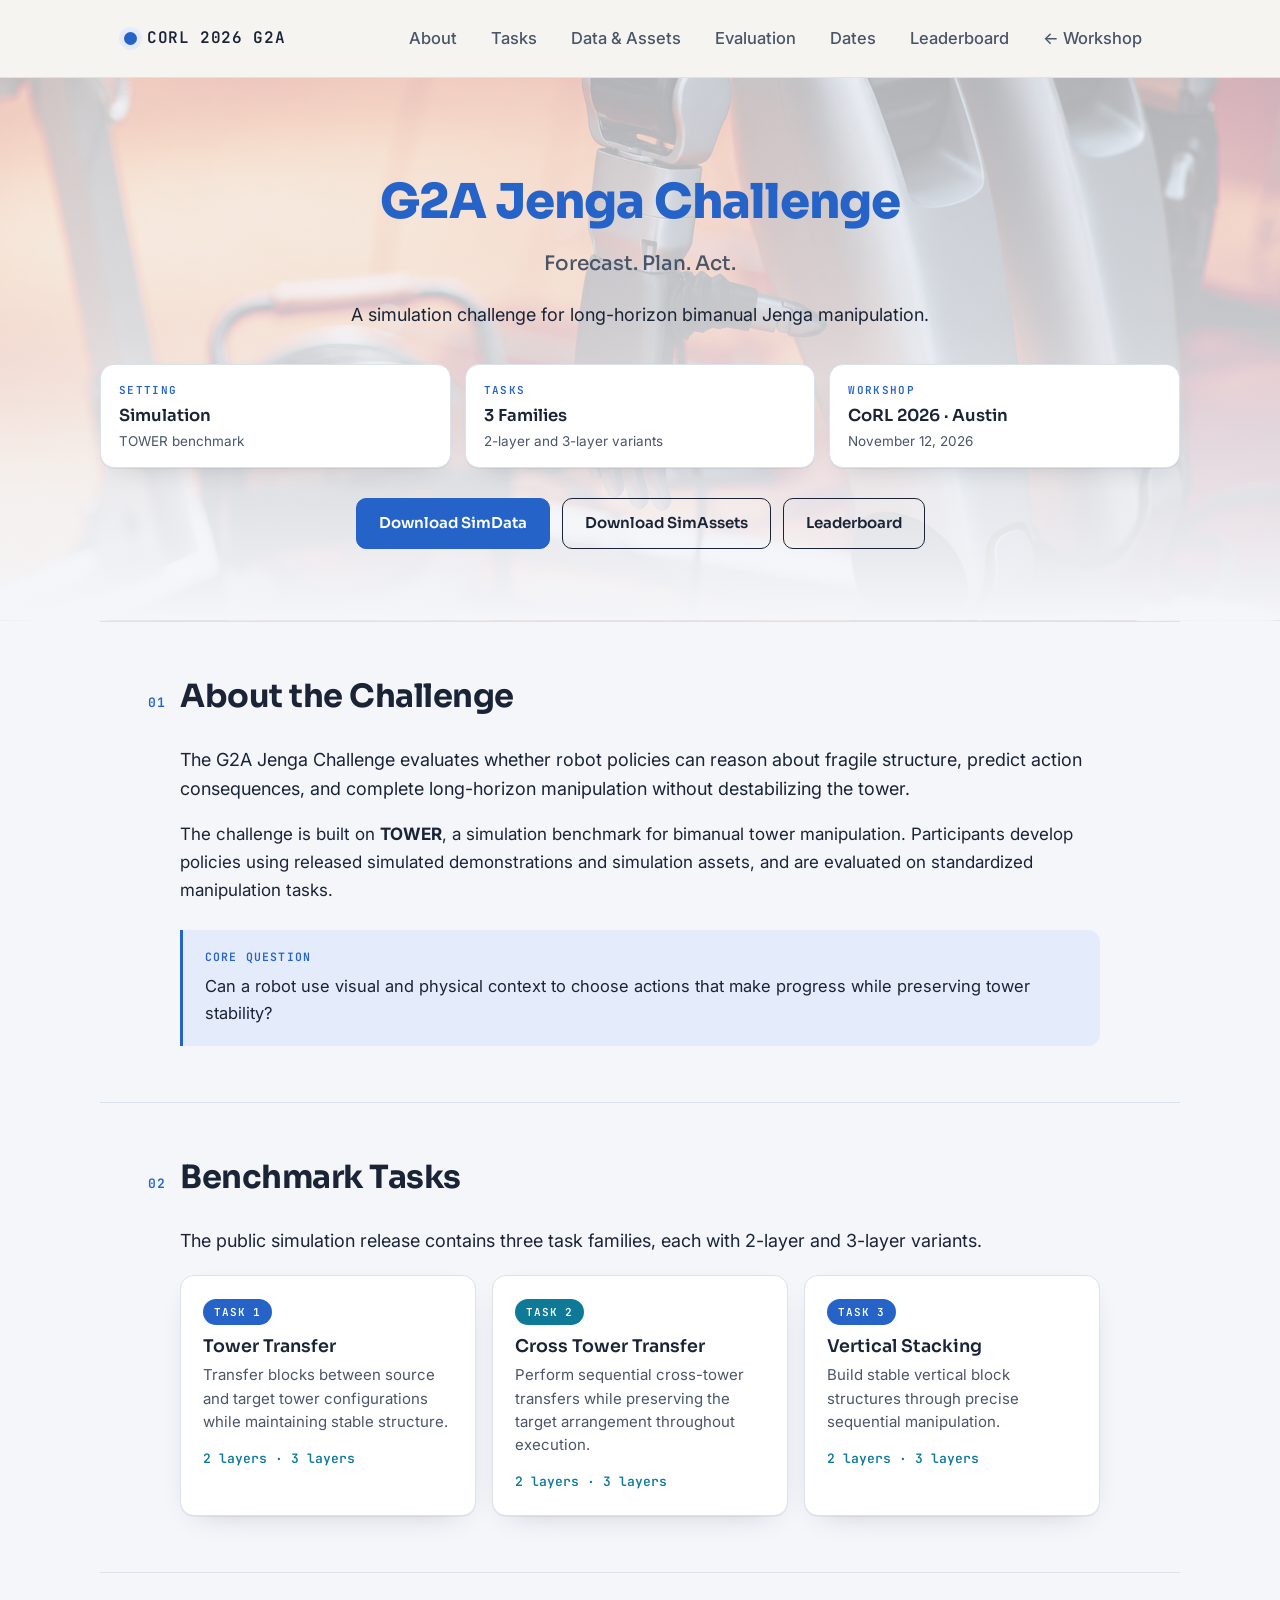
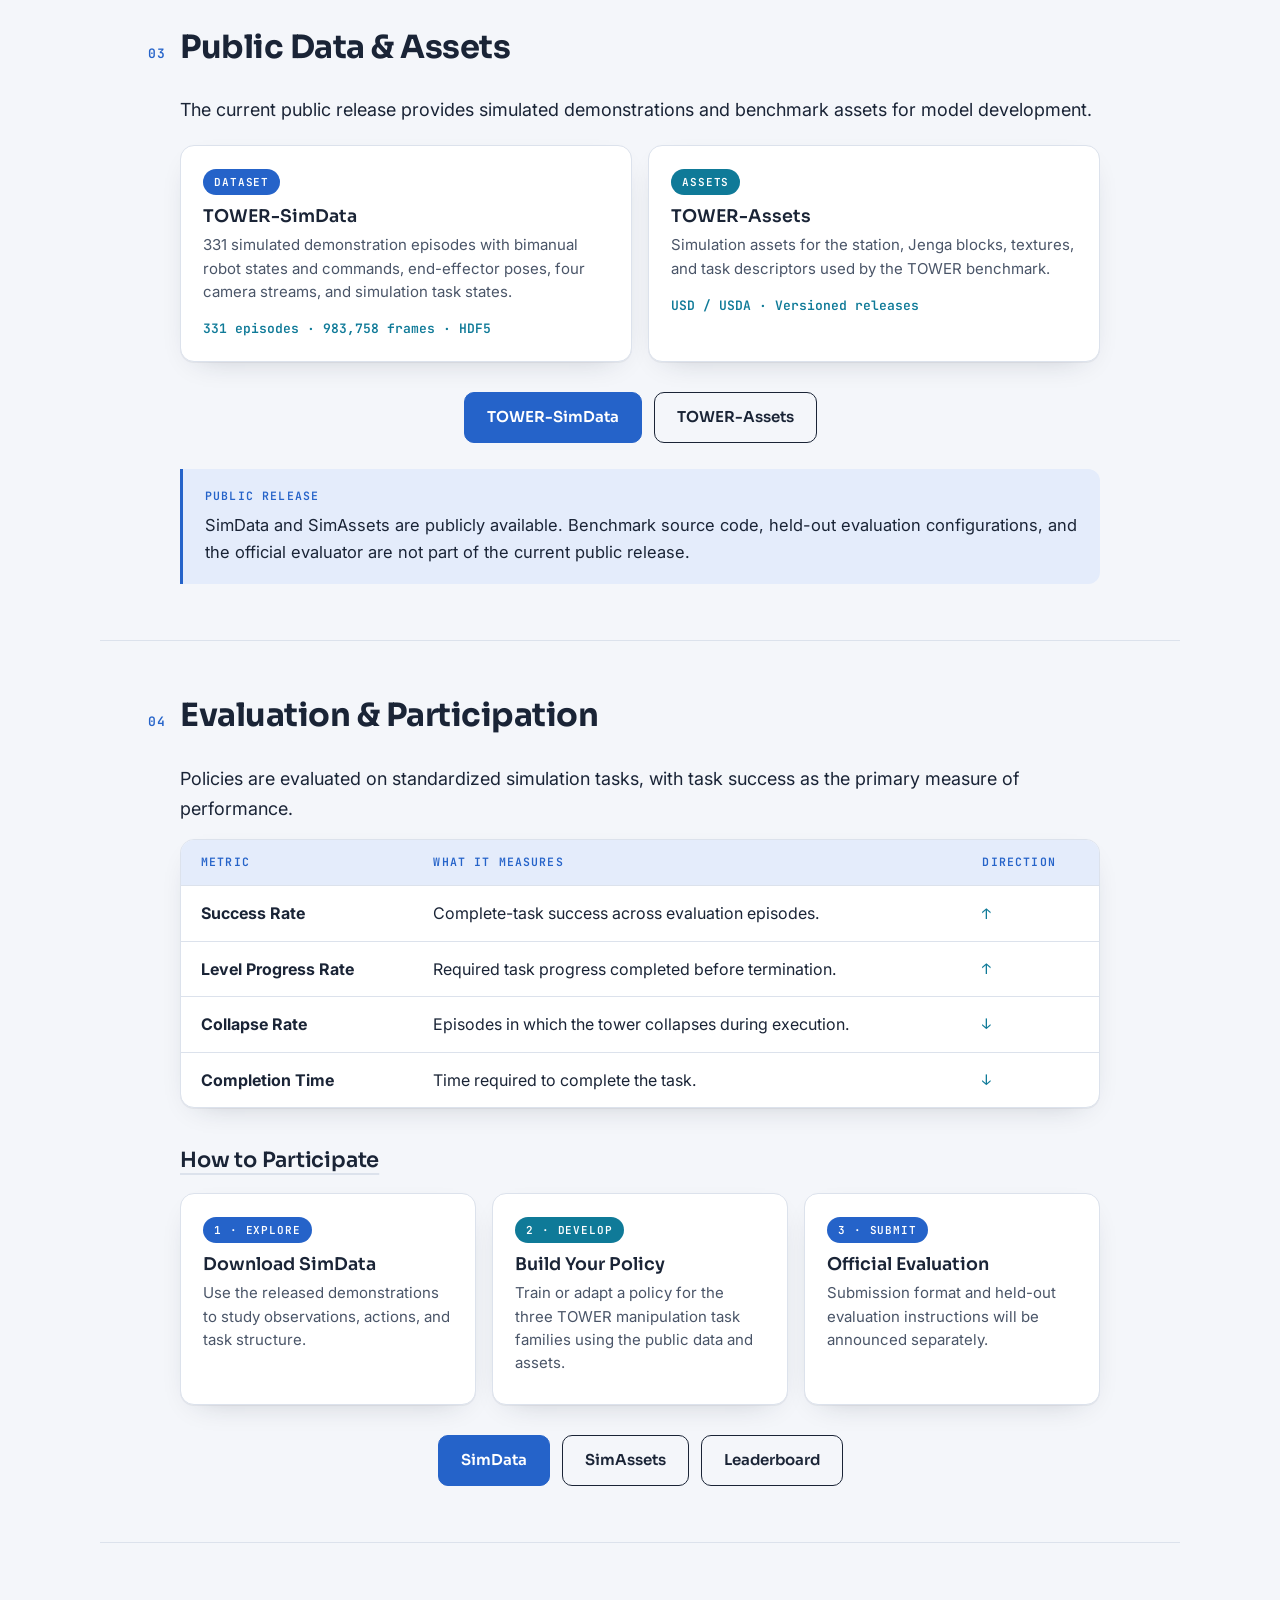
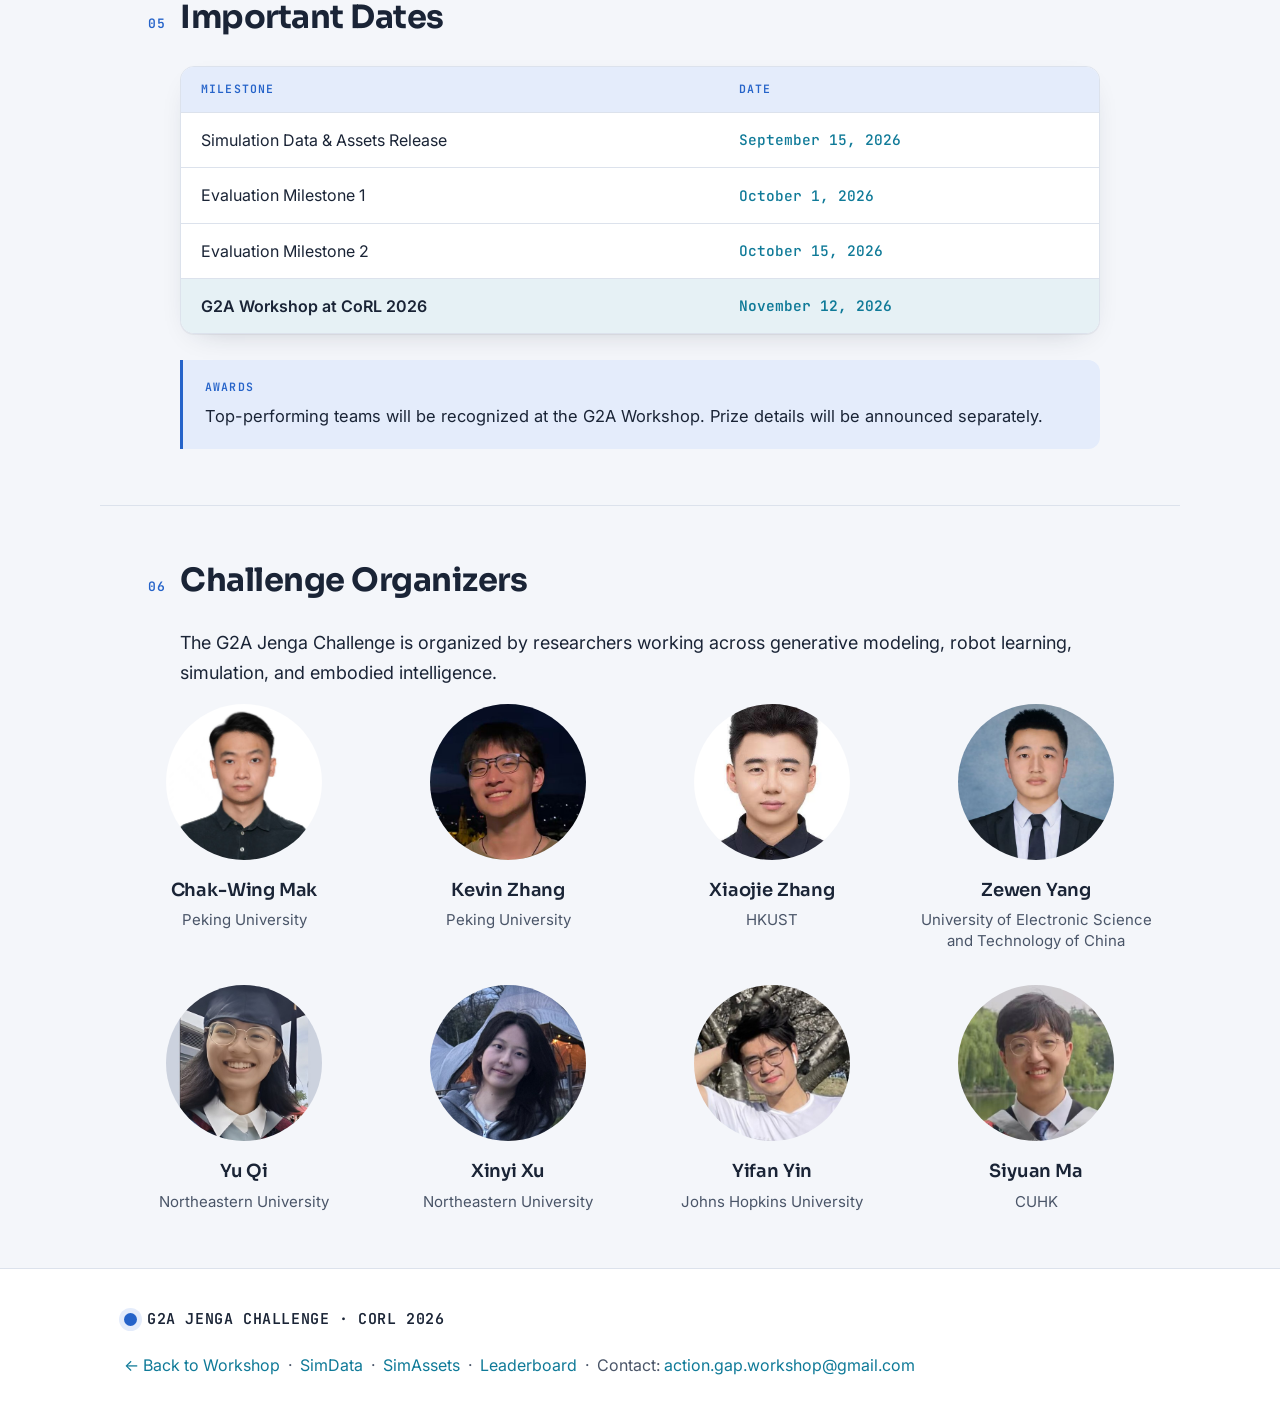
==== commit ca62e681: "Update challenge.html" ====
--- a/challenge.html
+++ b/challenge.html
@@ -16,7 +16,7 @@
 
   <meta
     name="description"
-    content="G2A Jenga Challenge at CoRL 2026 — powered by TOWER, a reproducible robotics simulation benchmark for long-horizon tower manipulation."
+    content="G2A Jenga Challenge at CoRL 2026 — a simulation challenge for long-horizon bimanual Jenga manipulation, powered by TOWER."
   >
 
   <link
@@ -42,9 +42,7 @@
 
 </head>
 
-
 <body>
-
 
 <!-- =========================================================
      TOP BAR
@@ -54,34 +52,26 @@
 
   <div class="nav-inner">
 
-    <a
-      class="brand"
-      href="index.html"
-    >
-
+    <a class="brand" href="index.html">
       <span class="dot"></span>
-
       CoRL&nbsp;2026&nbsp;G2A
-
     </a>
 
-
     <div class="nav-links">
-
-      <a href="index.html">
-        ← Back to Workshop
-      </a>
-
+      <a href="#overview">About</a>
+      <a href="#tasks">Tasks</a>
+      <a href="#resources">Data &amp; Assets</a>
+      <a href="#evaluation">Evaluation</a>
+      <a href="#timeline">Dates</a>
+      <a href="leaderboard.html">Leaderboard</a>
+      <a href="index.html">← Workshop</a>
     </div>
 
   </div>
 
 </nav>
 
-
-
 <main>
-
 
   <!-- =========================================================
        HERO
@@ -90,101 +80,90 @@
   <header class="hero">
 
     <h1>
-
       <span class="g2a">
         G2A Jenga Challenge
       </span>
-
     </h1>
-
 
     <p class="sub">
       Forecast. Plan. Act.
     </p>
 
-
     <p
       class="lead"
-      style="max-width: 920px; margin: 20px auto 0;"
+      style="max-width: 820px; margin: 20px auto 0;"
     >
-
-      An interactive robot manipulation challenge for evaluating whether
-      world and action models can understand spatial structure, forecast
-      the consequences of robot actions, and use those predictions to guide
-      reliable long-horizon manipulation.
-
+      A simulation challenge for long-horizon bimanual Jenga manipulation.
     </p>
 
-
     <div class="hero-facts">
 
-
       <div class="fact">
-
         <span class="lbl">
-          Phase 1
+          Setting
         </span>
 
         <span class="val">
-          TOWER Simulation
+          Simulation
         </span>
 
         <span class="note">
-          Standardized evaluation in Isaac Sim
-        </span>
-
+          TOWER benchmark
+        </span>
       </div>
 
 
       <div class="fact">
-
         <span class="lbl">
-          Phase 2
+          Tasks
         </span>
 
         <span class="val">
-          Sim &amp; Real
+          3 Families
         </span>
 
         <span class="note">
-          Sim-to-real evaluation
-        </span>
-
+          2-layer and 3-layer variants
+        </span>
       </div>
 
 
       <div class="fact">
-
         <span class="lbl">
-          Venue
+          Workshop
         </span>
 
         <span class="val">
-          CoRL 2026 · Austin, Texas
+          CoRL 2026 · Austin
         </span>
 
         <span class="note">
-          G2A Workshop · November 12, 2026
-        </span>
-
+          November 12, 2026
+        </span>
       </div>
 
-
     </div>
 
 
     <div class="cta-row">
 
-
       <a
-        href="https://github.com/tower-benchmark/TOWER"
+        href="https://huggingface.co/datasets/tower-benchmark/TOWER-SimData"
         class="btn btn-primary"
         target="_blank"
         rel="noopener"
       >
-        Get Started
-      </a>
-
+        Download SimData
+      </a>
+
+      <a
+        href="https://huggingface.co/datasets/tower-benchmark/TOWER-Assets"
+        class="btn btn-ghost"
+        target="_blank"
+        rel="noopener"
+      >
+        Download SimAssets
+      </a>
 
       <a
         href="leaderboard.html"
@@ -193,28 +172,16 @@
         Leaderboard
       </a>
 
-
-      <a
-        href="#tasks"
-        class="btn btn-ghost"
-      >
-        View Tasks
-      </a>
-
-
-    </div>
-
+    </div>
 
   </header>
 
 
-
   <!-- =========================================================
-       01 CHALLENGE OVERVIEW
+       01 ABOUT THE CHALLENGE
        ========================================================= -->
 
   <section id="overview">
-
 
     <div class="sec-head">
 
@@ -223,93 +190,48 @@
       </span>
 
       <h2>
-        Challenge Overview
+        About the Challenge
       </h2>
 
     </div>
 
 
     <p class="lead">
-
-      The G2A Jenga Challenge evaluates world models, action-conditioned
-      world models, world action models, and robot policies in manipulation
-      settings where understanding the physical consequences of an action is
-      critical to success.
-
+      The G2A Jenga Challenge evaluates whether robot policies can reason about
+      fragile structure, predict action consequences, and complete long-horizon
+      manipulation without destabilizing the tower.
     </p>
 
 
     <p class="prose">
-
-      Tower manipulation provides a compact but challenging testbed for
-      spatial reasoning, physical forecasting, contact-aware interaction,
-      and long-horizon control. Before executing an action, a capable system
-      should reason about the current structure, anticipate possible outcomes,
-      and select actions that accomplish the task without destabilizing the
-      environment.
-
+      The challenge is built on <b>TOWER</b>, a simulation benchmark for
+      bimanual tower manipulation. Participants develop policies using released
+      simulated demonstrations and simulation assets, and are evaluated on
+      standardized manipulation tasks.
     </p>
 
 
-    <p class="prose">
-
-      The challenge therefore goes beyond visual prediction alone. It asks
-      whether predicted or modeled future outcomes can support executable,
-      reliable, and physically consistent robot behavior.
-
-    </p>
-
-
     <div class="callout">
 
       <span class="k">
-        Central Question
+        Core Question
       </span>
 
       <p>
-
-        Can a model forecast the physical consequences of different robot
-        actions before execution, and use those forecasts to choose actions
-        that successfully manipulate a structured and fragile environment?
-
+        Can a robot use visual and physical context to choose actions that make
+        progress while preserving tower stability?
       </p>
 
     </div>
 
-
-    <div class="callout">
-
-      <span class="k">
-        Core Capability
-      </span>
-
-      <p>
-
-        Spatial Understanding
-        &rarr;
-        Action Rollout
-        &rarr;
-        Physical Forecasting
-        &rarr;
-        Action Selection
-        &rarr;
-        Execution
-
-      </p>
-
-    </div>
-
-
   </section>
 
 
-
   <!-- =========================================================
-       02 TOWER BENCHMARK
+       02 BENCHMARK TASKS
        ========================================================= -->
 
-  <section id="tower">
-
+  <section id="tasks">
 
     <div class="sec-head">
 
@@ -318,156 +240,95 @@
       </span>
 
       <h2>
-        TOWER Benchmark
+        Benchmark Tasks
       </h2>
 
     </div>
 
 
     <p class="lead">
-
-      The G2A Jenga Challenge is powered by
-      <b>TOWER</b>, a reproducible robotics simulation benchmark for
-      long-horizon tower manipulation.
-
+      The public simulation release contains three task families, each with
+      2-layer and 3-layer variants.
     </p>
 
 
-    <p class="prose">
-
-      TOWER provides calibrated, versioned task environments and a
-      model-agnostic evaluation interface for standardized policy evaluation.
-      The primary physics-based benchmark runtime uses Isaac Sim on NVIDIA
-      GPUs, while participant policies can run either directly inside the
-      evaluation process or through the
-      <code>tower-policy-v1</code>
-      HTTP/WebSocket adapter protocol.
-
-    </p>
-
-
     <div class="track-grid">
 
-
-      <!-- ISAAC SIM -->
-
       <div class="track">
 
         <span class="tag">
-          Runtime
+          Task 1
         </span>
 
         <h4>
-          Isaac Sim Benchmark
+          Tower Transfer
         </h4>
 
         <p>
-
-          Official physics-based benchmark evaluation runs in Isaac Sim using
-          standardized task definitions, versioned scenes, and reproducible
-          configurations.
-
+          Transfer blocks between source and target tower configurations while
+          maintaining stable structure.
         </p>
 
         <span class="len">
-          Isaac Sim · NVIDIA GPU · Physics-based evaluation
+          2 layers · 3 layers
         </span>
 
       </div>
 
 
-
-      <!-- POLICY INTERFACE -->
-
       <div class="track">
 
         <span class="tag">
-          Interface
+          Task 2
         </span>
 
         <h4>
-          Model-Agnostic Evaluation
+          Cross Tower Transfer
         </h4>
 
         <p>
-
-          Policies can run in-process or connect through the
-          tower-policy-v1 HTTP/WebSocket adapter protocol, supporting local
-          PyTorch, JAX, and remote policy implementations.
-
+          Perform sequential cross-tower transfers while preserving the target
+          arrangement throughout execution.
         </p>
 
         <span class="len">
-          In-process · HTTP · WebSocket
+          2 layers · 3 layers
         </span>
 
       </div>
 
 
-
-      <!-- REPRODUCIBILITY -->
-
       <div class="track">
 
         <span class="tag">
-          Reproducibility
+          Task 3
         </span>
 
         <h4>
-          Versioned Tasks &amp; Assets
+          Vertical Stacking
         </h4>
 
         <p>
-
-          Task layouts, block variants, benchmark configurations, seeds, and
-          simulation assets are versioned to support reproducible comparison
-          across methods.
-
+          Build stable vertical block structures through precise sequential
+          manipulation.
         </p>
 
         <span class="len">
-          Tasks · Assets · Configurations · Seeds
+          2 layers · 3 layers
         </span>
 
       </div>
 
-
-    </div>
-
-
-    <div class="callout">
-
-      <span class="k">
-        Benchmark Repository
-      </span>
-
-      <p>
-
-        TOWER is open source under the Apache 2.0 license.
-
-        <a
-          href="https://github.com/tower-benchmark/TOWER"
-          target="_blank"
-          rel="noopener"
-        >
-          View TOWER on GitHub →
-        </a>
-
-      </p>
-
-    </div>
-
+    </div>
 
   </section>
 
 
-
   <!-- =========================================================
-       03 CHALLENGE PHASES
+       03 PUBLIC DATA & ASSETS
        ========================================================= -->
 
-  <section id="phases">
-
+  <section id="resources">
 
     <div class="sec-head">
 
@@ -476,283 +337,135 @@
       </span>
 
       <h2>
-        Challenge Phases
+        Public Data &amp; Assets
       </h2>
 
     </div>
 
 
     <p class="lead">
-
-      The challenge progresses from standardized physics-based simulation
-      evaluation to evaluation across both simulated and physical robot
-      environments.
-
+      The current public release provides simulated demonstrations and benchmark
+      assets for model development.
     </p>
 
 
     <div class="track-grid">
 
-
-      <!-- PHASE 1 -->
-
       <div class="track">
 
         <span class="tag">
-          Phase 1 · Simulation
+          Dataset
         </span>
 
         <h4>
-          TOWER Simulation Benchmark
+          TOWER-SimData
         </h4>
 
         <p>
-
-          Phase 1 evaluates robot policies using the official TOWER Isaac Sim
-          runtime. Participants are evaluated under standardized task
-          definitions, scene assets, physics settings, and evaluation
-          configurations.
-
+          331 simulated demonstration episodes with bimanual robot states and
+          commands, end-effector poses, four camera streams, and simulation task
+          states.
         </p>
 
         <span class="len">
-
-          tower_transfer · cross_tower_transfer · aligned_stack
-
+          331 episodes · 983,758 frames · HDF5
         </span>
 
       </div>
 
 
-
-      <!-- PHASE 2 -->
-
       <div class="track">
 
         <span class="tag">
-          Phase 2 · Sim &amp; Real
+          Assets
         </span>
 
         <h4>
-          Sim-to-Real Evaluation
+          TOWER-Assets
         </h4>
 
         <p>
-
-          Phase 2 extends evaluation beyond simulation by comparing policy
-          behavior in corresponding simulated and physical robot
-          environments, enabling direct analysis of real-world performance
-          and sim-to-real consistency.
-
+          Simulation assets for the station, Jenga blocks, textures, and task
+          descriptors used by the TOWER benchmark.
         </p>
 
         <span class="len">
-
-          Simulation · Physical robot · Sim-to-real comparison
-
+          USD / USDA · Versioned releases
         </span>
 
       </div>
 
-
-    </div>
-
-
-  </section>
-
-
-
-  <!-- =========================================================
-       04 BENCHMARK TASKS
-       ========================================================= -->
-
-  <section id="tasks">
-
-
-    <div class="sec-head">
-
-      <span class="sec-num">
-        04
-      </span>
-
-      <h2>
-        Benchmark Tasks
-      </h2>
-
-    </div>
-
-
-    <p class="lead">
-
-      TOWER provides versioned tower-manipulation task families for evaluating
-      long-horizon robot policies under standardized physical conditions.
-
-    </p>
-
-
-    <div class="track-grid">
-
-
-      <!-- TASK 1 -->
-
-      <div class="track">
-
-        <span class="tag">
-          Task Family
-        </span>
-
-        <h4>
-          tower_transfer
-        </h4>
-
-        <p>
-
-          Tower-transfer tasks evaluate structured long-horizon manipulation
-          across source and target tower configurations.
-
-        </p>
-
-        <span class="len">
-
-          Long-horizon manipulation · Spatial correspondence
-
-        </span>
-
-      </div>
-
-
-
-      <!-- TASK 2 -->
-
-      <div class="track">
-
-        <span class="tag">
-          Task Family
-        </span>
-
-        <h4>
-          cross_tower_transfer
-        </h4>
-
-        <p>
-
-          Cross-tower transfer configurations evaluate sequential manipulation
-          while requiring policies to preserve the intended tower structure
-          throughout execution.
-
-        </p>
-
-        <span class="len">
-
-          Sequential manipulation · Structure preservation
-
-        </span>
-
-      </div>
-
-
-
-      <!-- TASK 3 -->
-
-      <div class="track">
-
-        <span class="tag">
-          Task Family
-        </span>
-
-        <h4>
-          aligned_stack
-        </h4>
-
-        <p>
-
-          The aligned_stack family is part of the official TOWER task catalog.
-          Task layouts and per-block geometry and physics specifications are
-          versioned together with the benchmark configuration.
-
-        </p>
-
-        <span class="len">
-
-          Versioned layout · Standardized physics contract
-
-        </span>
-
-      </div>
-
-
-    </div>
-
-
-
-    <h3 class="sub-head">
-      Versioned Task Definitions
-    </h3>
-
-
-    <p class="prose">
-
-      TOWER task layouts and block variants are versioned independently of
-      the evaluator. The official catalog uses task identifiers including
-      <code>tower_transfer_X</code>,
-      <code>cross_tower_transfer_X</code>,
-      and
-      <code>aligned_stack_X</code>.
-
-    </p>
+    </div>
 
 
     <div class="cta-row">
 
       <a
-        href="https://github.com/tower-benchmark/TOWER/blob/main/docs/tasks.md"
+        href="https://huggingface.co/datasets/tower-benchmark/TOWER-SimData"
+        class="btn btn-primary"
+        target="_blank"
+        rel="noopener"
+      >
+        TOWER-SimData
+      </a>
+
+      <a
+        href="https://huggingface.co/datasets/tower-benchmark/TOWER-Assets"
         class="btn btn-ghost"
         target="_blank"
         rel="noopener"
       >
-        Task Documentation
-      </a>
-
-    </div>
-
+        TOWER-Assets
+      </a>
+
+    </div>
+
+
+    <div class="callout">
+
+      <span class="k">
+        Public Release
+      </span>
+
+      <p>
+        SimData and SimAssets are publicly available. Benchmark source code,
+        held-out evaluation configurations, and the official evaluator are not
+        part of the current public release.
+      </p>
+
+    </div>
 
   </section>
 
 
-
   <!-- =========================================================
-       05 EVALUATION
+       04 EVALUATION & PARTICIPATION
        ========================================================= -->
 
   <section id="evaluation">
 
-
     <div class="sec-head">
 
       <span class="sec-num">
-        05
+        04
       </span>
 
       <h2>
-        Evaluation
+        Evaluation &amp; Participation
       </h2>
 
     </div>
 
 
     <p class="lead">
-
-      Policies are evaluated using the official TOWER benchmark runtime and
-      standardized challenge metrics.
-
+      Policies are evaluated on standardized simulation tasks, with task success
+      as the primary measure of performance.
     </p>
 
 
     <div class="dates-wrap">
 
-
       <table class="dates">
-
 
         <thead>
 
@@ -763,7 +476,7 @@
             </th>
 
             <th>
-              Description
+              What it measures
             </th>
 
             <th>
@@ -777,7 +490,6 @@
 
         <tbody>
 
-
           <tr>
 
             <td>
@@ -785,10 +497,7 @@
             </td>
 
             <td>
-
-              Fraction of evaluation episodes in which the complete task is
-              successfully finished.
-
+              Complete-task success across evaluation episodes.
             </td>
 
             <td class="dt">
@@ -798,7 +507,6 @@
           </tr>
 
 
-
           <tr>
 
             <td>
@@ -806,10 +514,7 @@
             </td>
 
             <td>
-
-              Fraction of required task progress successfully completed before
-              termination.
-
+              Required task progress completed before termination.
             </td>
 
             <td class="dt">
@@ -819,7 +524,6 @@
           </tr>
 
 
-
           <tr>
 
             <td>
@@ -827,10 +531,7 @@
             </td>
 
             <td>
-
-              Fraction of episodes in which the tower structure collapses
-              during execution.
-
+              Episodes in which the tower collapses during execution.
             </td>
 
             <td class="dt">
@@ -840,7 +541,6 @@
           </tr>
 
 
-
           <tr>
 
             <td>
@@ -848,10 +548,7 @@
             </td>
 
             <td>
-
-              Time required from task initialization until successful
-              completion or termination.
-
+              Time required to complete the task.
             </td>
 
             <td class="dt">
@@ -860,31 +557,72 @@
 
           </tr>
 
-
         </tbody>
 
-
       </table>
 
-
-    </div>
-
-
-
-    <div class="callout">
-
-      <span class="k">
-        Leaderboard Ranking
-      </span>
-
-      <p>
-
-        Success Rate will be used as the primary metric in the initial
-        challenge release. Progress, collapse, and completion time will be
-        reported as complementary metrics. Final ranking and tie-breaking
-        rules will be published with the official evaluation release.
-
-      </p>
+    </div>
+
+
+    <h3 class="sub-head">
+      How to Participate
+    </h3>
+
+
+    <div class="track-grid">
+
+      <div class="track">
+
+        <span class="tag">
+          1 · Explore
+        </span>
+
+        <h4>
+          Download SimData
+        </h4>
+
+        <p>
+          Use the released demonstrations to study observations, actions, and
+          task structure.
+        </p>
+
+      </div>
+
+
+      <div class="track">
+
+        <span class="tag">
+          2 · Develop
+        </span>
+
+        <h4>
+          Build Your Policy
+        </h4>
+
+        <p>
+          Train or adapt a policy for the three TOWER manipulation task
+          families using the public data and assets.
+        </p>
+
+      </div>
+
+
+      <div class="track">
+
+        <span class="tag">
+          3 · Submit
+        </span>
+
+        <h4>
+          Official Evaluation
+        </h4>
+
+        <p>
+          Submission format and held-out evaluation instructions will be
+          announced separately.
+        </p>
+
+      </div>
 
     </div>
 
@@ -892,233 +630,22 @@
     <div class="cta-row">
 
       <a
-        href="leaderboard.html"
-        class="btn btn-primary"
-      >
-        View Leaderboard
-      </a>
-
-    </div>
-
-
-  </section>
-
-
-
-  <!-- =========================================================
-       06 DATA & PARTICIPATION
-       ========================================================= -->
-
-  <section id="participation">
-
-
-    <div class="sec-head">
-
-      <span class="sec-num">
-        06
-      </span>
-
-      <h2>
-        Data &amp; Participation
-      </h2>
-
-    </div>
-
-
-    <p class="lead">
-
-      TOWER provides the evaluator, policy integration interface,
-      reproducibility tools, and benchmark configuration needed to develop
-      and validate participant policies.
-
-    </p>
-
-
-
-    <h3 class="sub-head">
-      Current TOWER Capabilities
-    </h3>
-
-
-
-    <ul class="topic-list">
-
-
-      <li>
-
-        <b>Isaac Sim / GPU benchmark runtime.</b>
-
-        The primary physics-based evaluation runtime uses Isaac Sim and is
-        installed separately from the Python workspace.
-
-      </li>
-
-
-
-      <li>
-
-        <b>Policy adapter interface.</b>
-
-        Participant policies can connect through the provided HTTP/WebSocket
-        adapter template using the tower-policy-v1 protocol.
-
-      </li>
-
-
-
-      <li>
-
-        <b>CPU smoke test and integration harness.</b>
-
-        A deterministic CPU reference backend is provided for installation
-        checks, continuous integration, configuration validation, and policy
-        integration.
-
-      </li>
-
-
-
-      <li>
-
-        <b>Task and asset validation.</b>
-
-        The evaluator supports validation of task descriptors and benchmark
-        asset closure.
-
-      </li>
-
-
-
-      <li>
-
-        <b>Versioned task definitions.</b>
-
-        Task layouts and block variants are versioned independently from the
-        evaluator.
-
-      </li>
-
-
-    </ul>
-
-
-
-    <div class="callout">
-
-      <span class="k">
-        Important
-      </span>
-
-      <p>
-
-        The deterministic CPU backend is an integration and testing harness.
-        It does not simulate tower contacts and is not the official
-        physics-based benchmark. Official physical interaction evaluation
-        requires the Isaac Sim runtime.
-
-      </p>
-
-    </div>
-
-
-
-    <h3 class="sub-head">
-      Quickstart
-    </h3>
-
-
-    <div class="callout">
-
-      <span class="k">
-        CPU Installation Check
-      </span>
-
-      <p>
-
-        Clone the repository, install the locked workspace dependencies, and
-        run the TOWER smoke tests before configuring the Isaac Sim benchmark
-        runtime.
-
-      </p>
-
-    </div>
-
-
-    <div
-      style="
-        margin-top: 18px;
-        overflow-x: auto;
-      "
-    >
-
-      <pre
-        style="
-          padding: 22px;
-          border-radius: 14px;
-          border: 1px solid var(--line, #d8dde6);
-          font-family: 'JetBrains Mono', monospace;
-          font-size: 0.86rem;
-          line-height: 1.65;
-          white-space: pre;
-        "
-      >git clone https://github.com/tower-benchmark/TOWER.git
-cd TOWER
-uv sync --locked
-uv run --package tower-eval tower smoke
-uv run --package tower-eval pytest</pre>
-
-    </div>
-
-
-
-    <h3 class="sub-head">
-      Policy Integration
-    </h3>
-
-
-    <p class="prose">
-
-      Participants may wrap their own PyTorch, JAX, or remote policy using
-      the provided three-method
-      <code>PolicyAdapter</code>
-      interface. The same policy lifecycle is used for local and remote
-      evaluation.
-
-    </p>
-
-
-    <div class="cta-row">
-
-
-      <a
-        href="https://github.com/tower-benchmark/TOWER"
+        href="https://huggingface.co/datasets/tower-benchmark/TOWER-SimData"
         class="btn btn-primary"
         target="_blank"
         rel="noopener"
       >
-        TOWER GitHub
-      </a>
-
+        SimData
+      </a>
 
       <a
-        href="https://github.com/tower-benchmark/TOWER/blob/main/docs/isaac-sim.md"
+        href="https://huggingface.co/datasets/tower-benchmark/TOWER-Assets"
         class="btn btn-ghost"
         target="_blank"
         rel="noopener"
       >
-        Isaac Sim Setup
-      </a>
-
-
-      <a
-        href="https://github.com/tower-benchmark/TOWER/blob/main/docs/tasks.md"
-        class="btn btn-ghost"
-        target="_blank"
-        rel="noopener"
-      >
-        Task Documentation
-      </a>
-
+        SimAssets
+      </a>
 
       <a
         href="leaderboard.html"
@@ -1127,205 +654,21 @@
         Leaderboard
       </a>
 
-
-    </div>
-
-
-
-    <h3 class="sub-head">
-      Benchmark Assets
-    </h3>
-
-
-    <p class="prose">
-
-      Large simulation assets are distributed separately from the source
-      repository through a checksum-verified manifest. Official benchmark
-      asset and layout download links will be published before the first
-      benchmark release.
-
-    </p>
-
-
-    <p class="dates-note">
-
-      The benchmark data generator is not included in the initial public
-      release.
-
-    </p>
-
-
-
-    <h3 class="sub-head">
-      Submission Flow
-    </h3>
-
-
-    <div class="callout">
-
-      <span class="k">
-        Workflow
-      </span>
-
-      <p>
-
-        Benchmark Assets
-        &rarr;
-        Participant Policy
-        &rarr;
-        TOWER Evaluator
-        &rarr;
-        Official Test Configuration
-        &rarr;
-        Evaluation Results
-        &rarr;
-        Leaderboard
-
-      </p>
-
-    </div>
-
+    </div>
 
   </section>
 
 
-
   <!-- =========================================================
-       07 PHASE 2
+       05 IMPORTANT DATES
        ========================================================= -->
 
-  <section id="phase2">
-
+  <section id="timeline">
 
     <div class="sec-head">
 
       <span class="sec-num">
-        07
-      </span>
-
-      <h2>
-        Phase 2: Sim-to-Real Evaluation
-      </h2>
-
-    </div>
-
-
-    <p class="lead">
-
-      Phase 2 extends the challenge from standardized simulation evaluation
-      to comparison across simulated and physical robot environments.
-
-    </p>
-
-
-    <p class="prose">
-
-      The goal is to study not only whether a policy succeeds in simulation,
-      but also how reliably simulation performance predicts behavior on the
-      corresponding physical robot system.
-
-    </p>
-
-
-    <div class="track-grid">
-
-
-      <div class="track">
-
-        <span class="tag">
-          Simulation
-        </span>
-
-        <h4>
-          Standardized Evaluation
-        </h4>
-
-        <p>
-
-          Policies are first evaluated under controlled simulation conditions
-          using standardized task configurations and benchmark metrics.
-
-        </p>
-
-      </div>
-
-
-
-      <div class="track">
-
-        <span class="tag">
-          Real
-        </span>
-
-        <h4>
-          Physical Evaluation
-        </h4>
-
-        <p>
-
-          Selected policies are evaluated on the corresponding physical robot
-          setup using matched manipulation tasks.
-
-        </p>
-
-      </div>
-
-
-
-      <div class="track">
-
-        <span class="tag">
-          Analysis
-        </span>
-
-        <h4>
-          Sim-to-Real Consistency
-        </h4>
-
-        <p>
-
-          Simulation and real-world results are compared to analyze how well
-          benchmark performance transfers to physical execution.
-
-        </p>
-
-      </div>
-
-
-    </div>
-
-
-    <div class="callout">
-
-      <span class="k">
-        Phase 2 Details
-      </span>
-
-      <p>
-
-        Physical setup, task definitions, and the final Phase 2 evaluation
-        protocol will be announced separately.
-
-      </p>
-
-    </div>
-
-
-  </section>
-
-
-
-  <!-- =========================================================
-       08 IMPORTANT DATES
-       ========================================================= -->
-
-  <section id="timeline">
-
-
-    <div class="sec-head">
-
-      <span class="sec-num">
-        08
+        05
       </span>
 
       <h2>
@@ -1335,20 +678,9 @@
     </div>
 
 
-    <p class="lead">
-
-      Challenge components will be released progressively as benchmark assets,
-      evaluation configurations, and physical evaluation infrastructure are
-      finalized.
-
-    </p>
-
-
     <div class="dates-wrap">
 
-
       <table class="dates">
-
 
         <thead>
 
@@ -1369,11 +701,10 @@
 
         <tbody>
 
-
           <tr>
 
             <td>
-              Sim &amp; Real Dataset Release
+              Simulation Data &amp; Assets Release
             </td>
 
             <td class="dt">
@@ -1383,7 +714,6 @@
           </tr>
 
 
-
           <tr>
 
             <td>
@@ -1397,11 +727,10 @@
           </tr>
 
 
-
           <tr>
 
             <td>
-              Evaluation Milestone 2 &amp; Sim-to-Real Analysis
+              Evaluation Milestone 2
             </td>
 
             <td class="dt">
@@ -1411,7 +740,6 @@
           </tr>
 
 
-
           <tr class="hl">
 
             <td>
@@ -1424,45 +752,11 @@
 
           </tr>
 
-
         </tbody>
 
-
       </table>
 
-
-    </div>
-
-
-  </section>
-
-
-
-  <!-- =========================================================
-       09 CHALLENGE AWARDS
-       ========================================================= -->
-
-  <section id="rewards">
-
-
-    <div class="sec-head">
-
-      <span class="sec-num">
-        09
-      </span>
-
-      <h2>
-        Challenge Awards
-      </h2>
-
-    </div>
-
-
-    <p class="lead">
-
-      Top-performing teams will be recognized at the G2A Workshop at CoRL 2026.
-
-    </p>
+    </div>
 
 
     <div class="callout">
@@ -1472,27 +766,25 @@
       </span>
 
       <p>
-        Prize structure and award amounts will be announced soon.
+        Top-performing teams will be recognized at the G2A Workshop.
+        Prize details will be announced separately.
       </p>
 
     </div>
 
-
   </section>
 
 
-
   <!-- =========================================================
-       10 CHALLENGE ORGANIZERS
+       06 CHALLENGE ORGANIZERS
        ========================================================= -->
 
   <section id="organizers">
 
-
     <div class="sec-head">
 
       <span class="sec-num">
-        10
+        06
       </span>
 
       <h2>
@@ -1503,20 +795,16 @@
 
 
     <p class="lead">
-
       The G2A Jenga Challenge is organized by researchers working across
       generative modeling, robot learning, simulation, and embodied
       intelligence.
-
     </p>
 
 
     <div class="spk-grid org-grid">
 
 
-      <!-- =====================================================
-           CHAK-WING MAK
-           ===================================================== -->
+      <!-- CHAK-WING MAK -->
 
       <figure class="spk">
 
@@ -1548,10 +836,7 @@
       </figure>
 
 
-
-      <!-- =====================================================
-           KEVIN ZHANG
-           ===================================================== -->
+      <!-- KEVIN ZHANG -->
 
       <figure class="spk">
 
@@ -1583,10 +868,7 @@
       </figure>
 
 
-
-      <!-- =====================================================
-           XIAOJIE ZHANG
-           ===================================================== -->
+      <!-- XIAOJIE ZHANG -->
 
       <figure class="spk">
 
@@ -1618,10 +900,7 @@
       </figure>
 
 
-
-      <!-- =====================================================
-           ZEWEN YANG
-           ===================================================== -->
+      <!-- ZEWEN YANG -->
 
       <figure class="spk">
 
@@ -1653,10 +932,7 @@
       </figure>
 
 
-
-      <!-- =====================================================
-           YU QI
-           ===================================================== -->
+      <!-- YU QI -->
 
       <figure class="spk">
 
@@ -1688,10 +964,7 @@
       </figure>
 
 
-
-      <!-- =====================================================
-           XINYI XU
-           ===================================================== -->
+      <!-- XINYI XU -->
 
       <figure class="spk">
 
@@ -1723,10 +996,7 @@
       </figure>
 
 
-
-      <!-- =====================================================
-           YIFAN YIN
-           ===================================================== -->
+      <!-- YIFAN YIN -->
 
       <figure class="spk">
 
@@ -1758,10 +1028,7 @@
       </figure>
 
 
-
-      <!-- =====================================================
-           SIYUAN MA
-           ===================================================== -->
+      <!-- SIYUAN MA -->
 
       <figure class="spk">
 
@@ -1792,15 +1059,11 @@
 
       </figure>
 
-
-    </div>
-
+    </div>
 
   </section>
 
-
 </main>
-
 
 
 <!-- =========================================================
@@ -1809,10 +1072,8 @@
 
 <footer>
 
-
   <div class="foot-inner">
 
-
     <div class="brand">
 
       <span class="dot"></span>
@@ -1823,53 +1084,51 @@
 
 
     <p>
-
 
       <a href="index.html">
         ← Back to Workshop
       </a>
 
-
       &nbsp;·&nbsp;
 
-
       <a
-        href="https://github.com/tower-benchmark/TOWER"
+        href="https://huggingface.co/datasets/tower-benchmark/TOWER-SimData"
         target="_blank"
         rel="noopener"
       >
-        TOWER
-      </a>
-
+        SimData
+      </a>
 
       &nbsp;·&nbsp;
 
+      <a
+        href="https://huggingface.co/datasets/tower-benchmark/TOWER-Assets"
+        target="_blank"
+        rel="noopener"
+      >
+        SimAssets
+      </a>
+
+      &nbsp;·&nbsp;
 
       <a href="leaderboard.html">
         Leaderboard
       </a>
 
-
       &nbsp;·&nbsp;
 
-
       Contact:
-
 
       <a href="mailto:action.gap.workshop@gmail.com">
         action.gap.workshop@gmail.com
       </a>
 
-
     </p>
 
-
   </div>
 
-
 </footer>
 
-
 </body>
 
 </html>
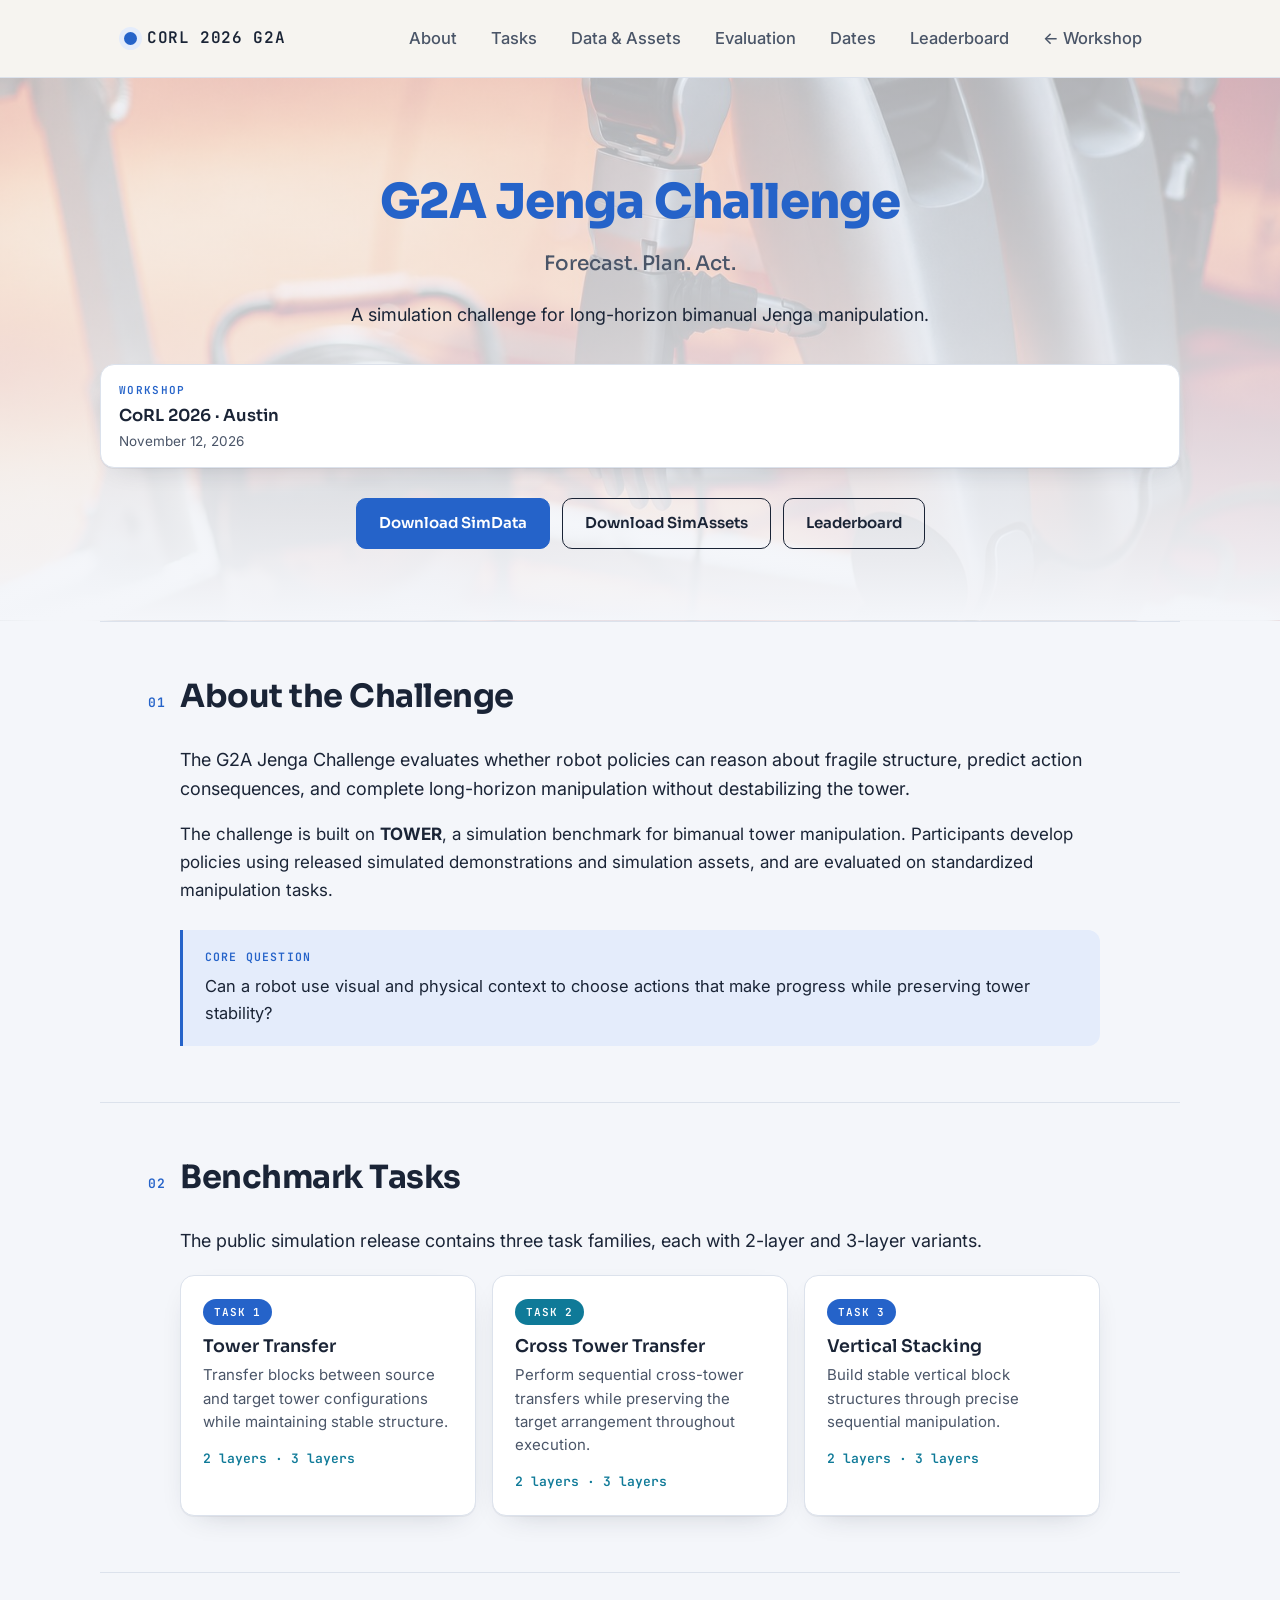
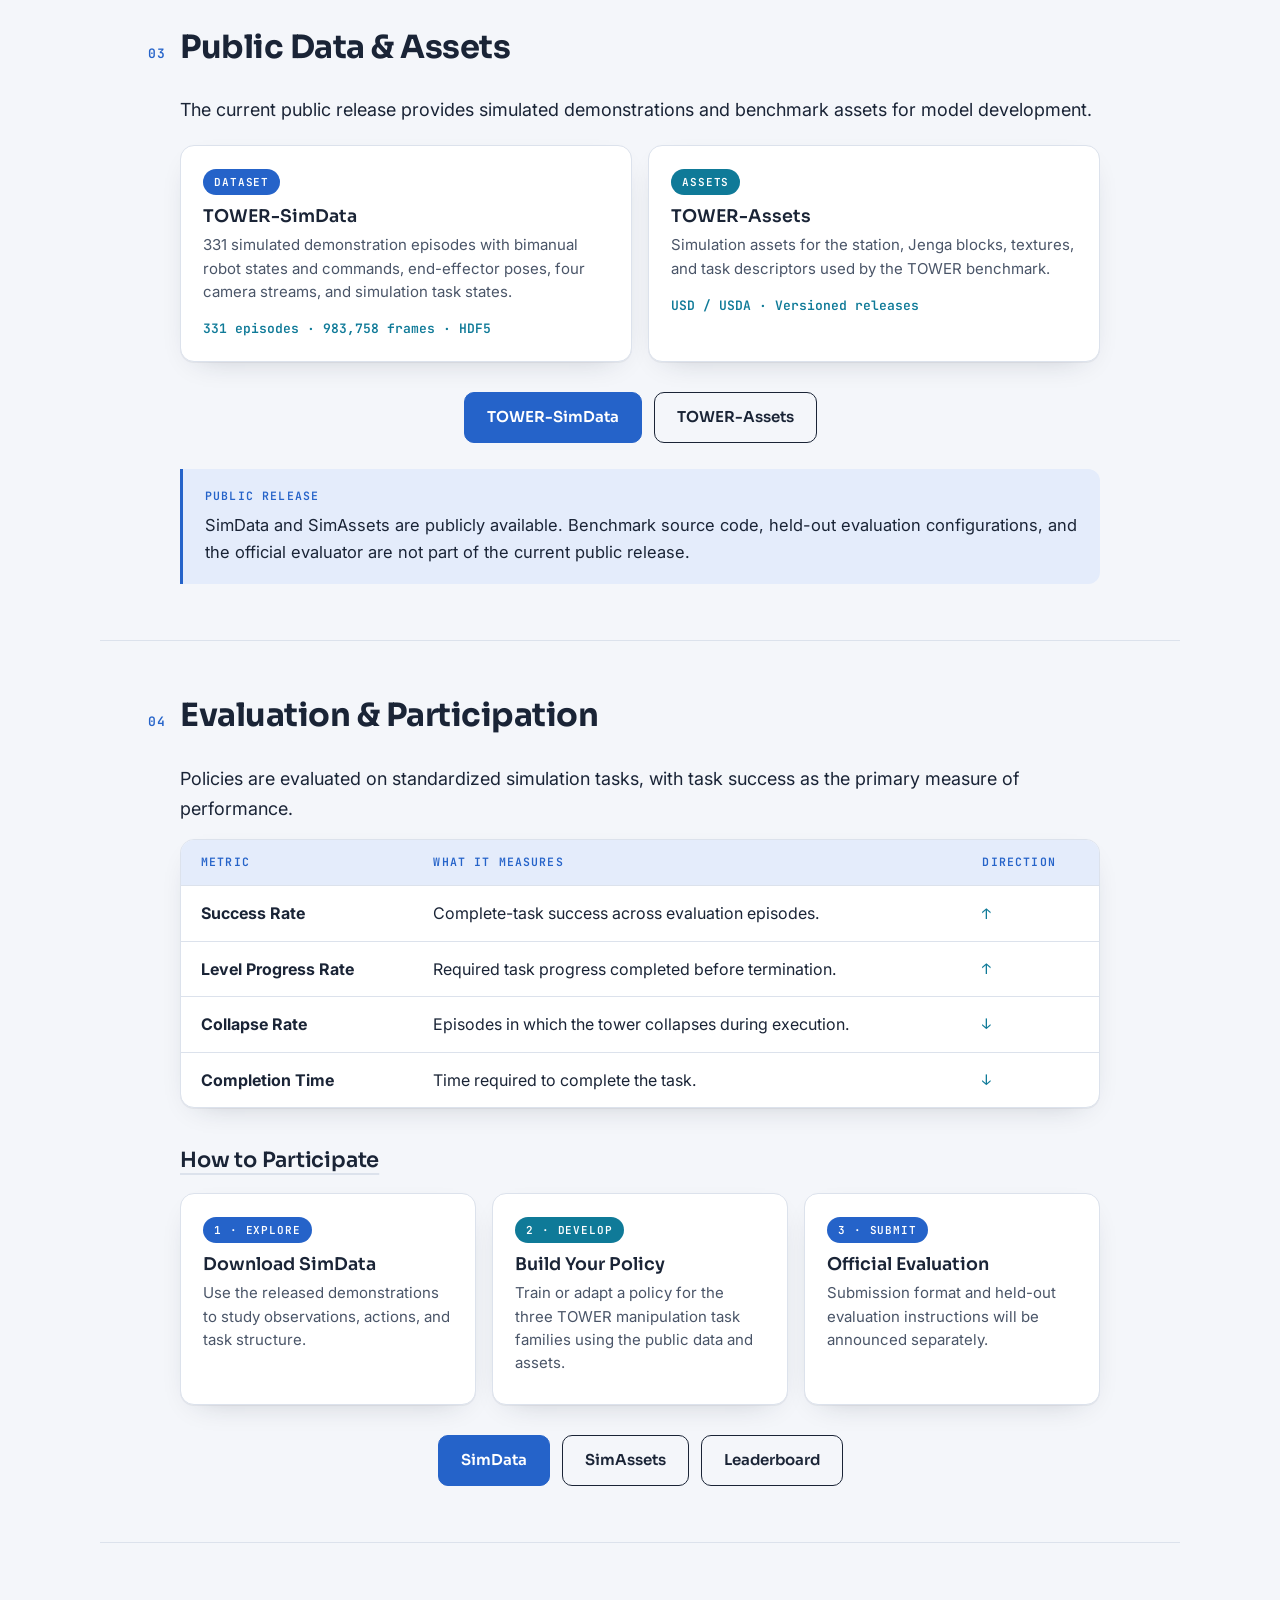
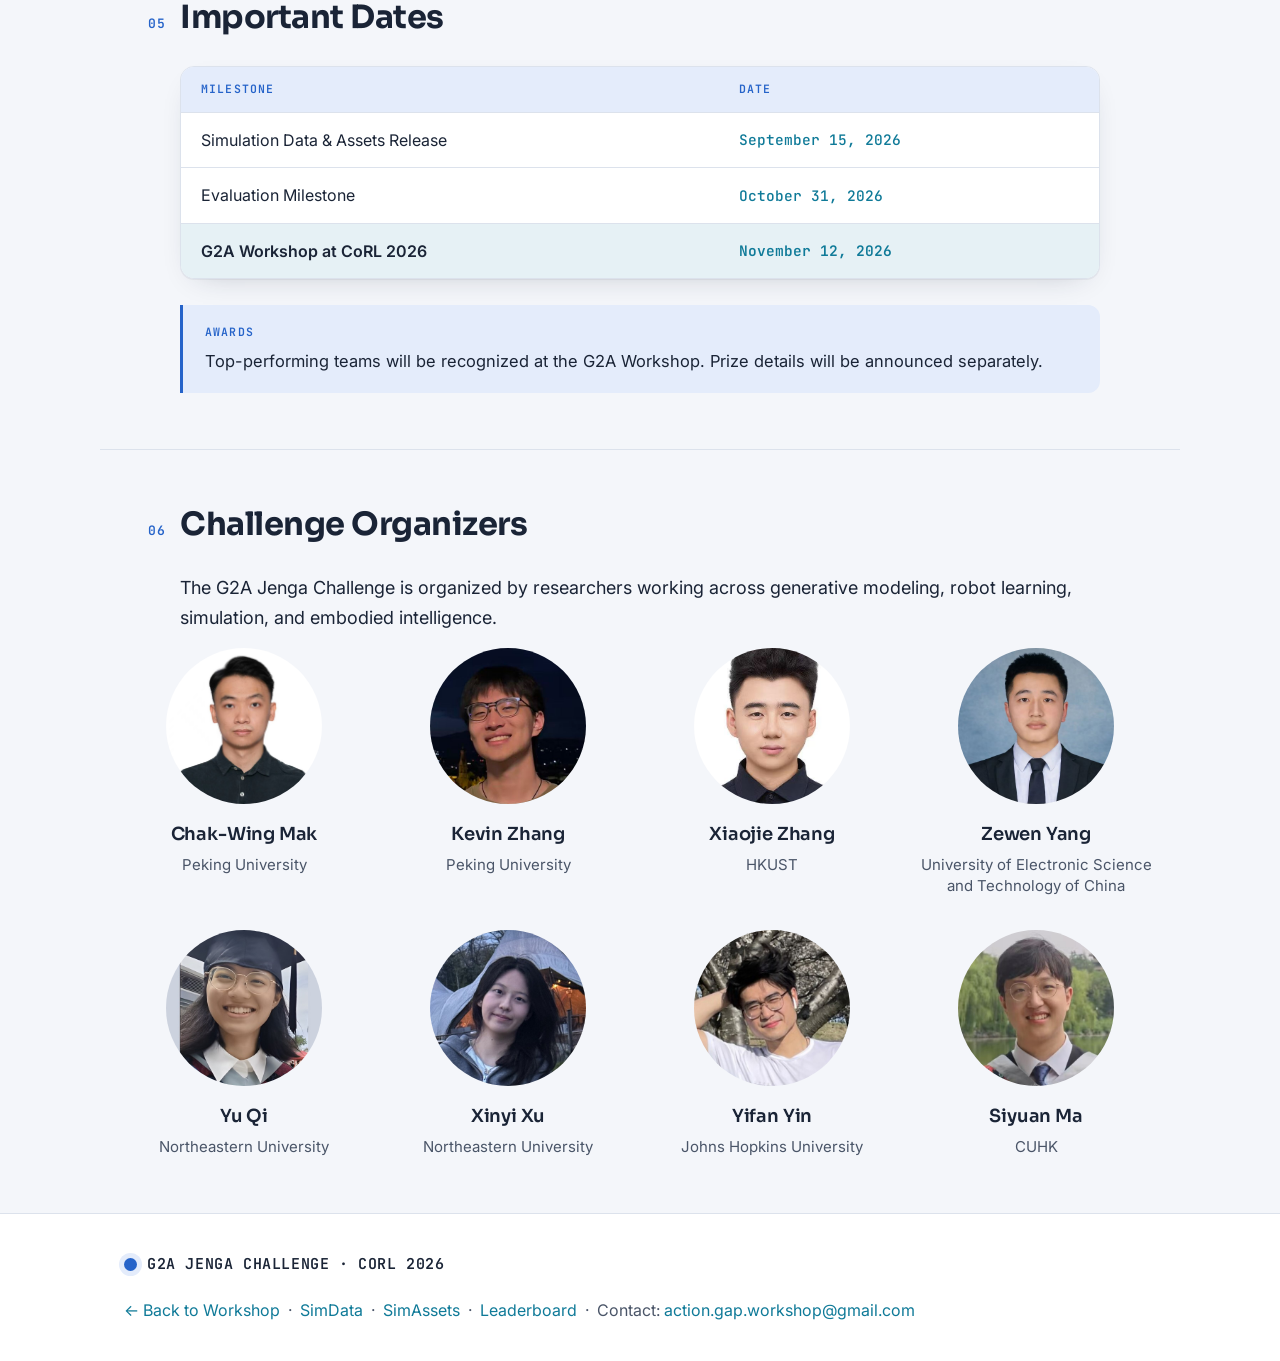
==== commit 0d320d26: "Refactor challenge.html by removing facts and updating dates Removed unnecessary facts and updated e" ====
--- a/challenge.html
+++ b/challenge.html
@@ -98,34 +98,6 @@
 
     <div class="hero-facts">
 
-      <div class="fact">
-        <span class="lbl">
-          Setting
-        </span>
-
-        <span class="val">
-          Simulation
-        </span>
-
-        <span class="note">
-          TOWER benchmark
-        </span>
-      </div>
-
-
-      <div class="fact">
-        <span class="lbl">
-          Tasks
-        </span>
-
-        <span class="val">
-          3 Families
-        </span>
-
-        <span class="note">
-          2-layer and 3-layer variants
-        </span>
-      </div>
 
 
       <div class="fact">
@@ -717,27 +689,15 @@
           <tr>
 
             <td>
-              Evaluation Milestone 1
+              Evaluation Milestone
             </td>
 
             <td class="dt">
-              October 1, 2026
+              October 31, 2026
             </td>
 
           </tr>
 
-
-          <tr>
-
-            <td>
-              Evaluation Milestone 2
-            </td>
-
-            <td class="dt">
-              October 15, 2026
-            </td>
-
-          </tr>
 
 
           <tr class="hl">
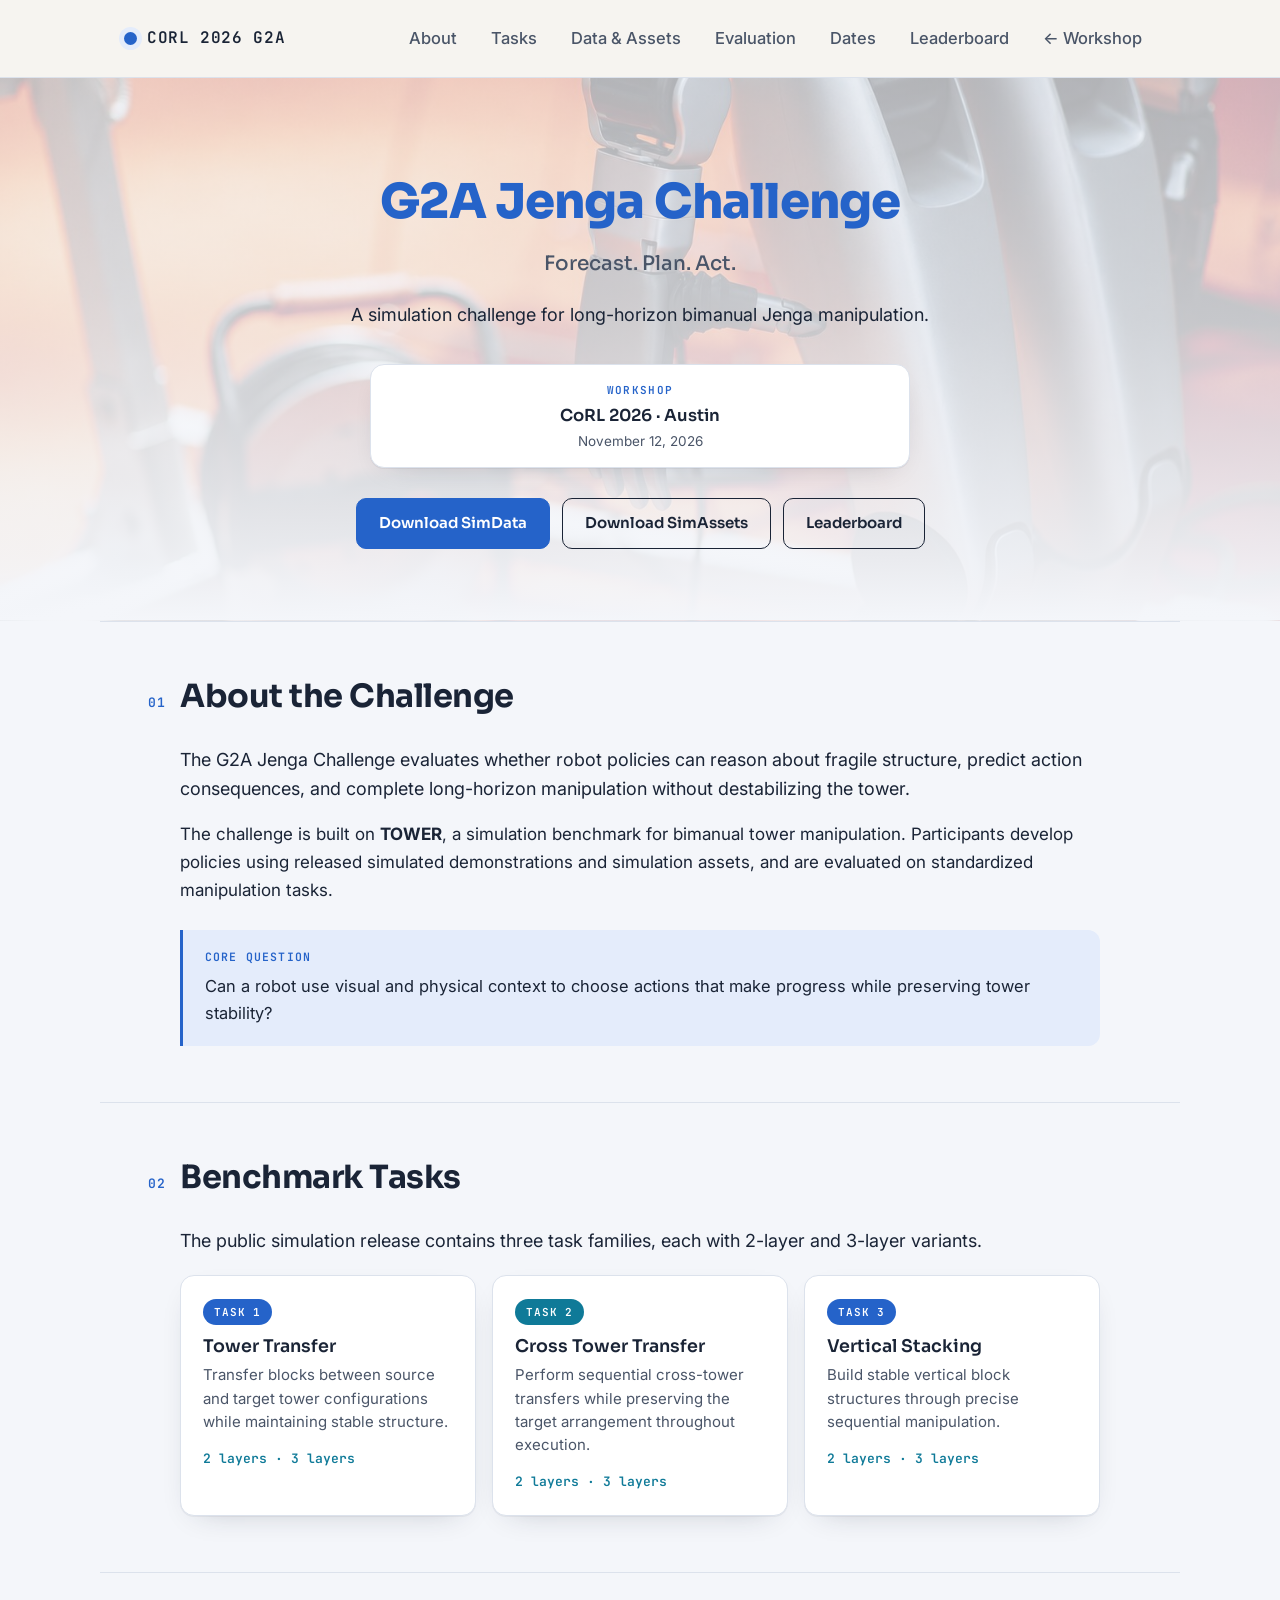
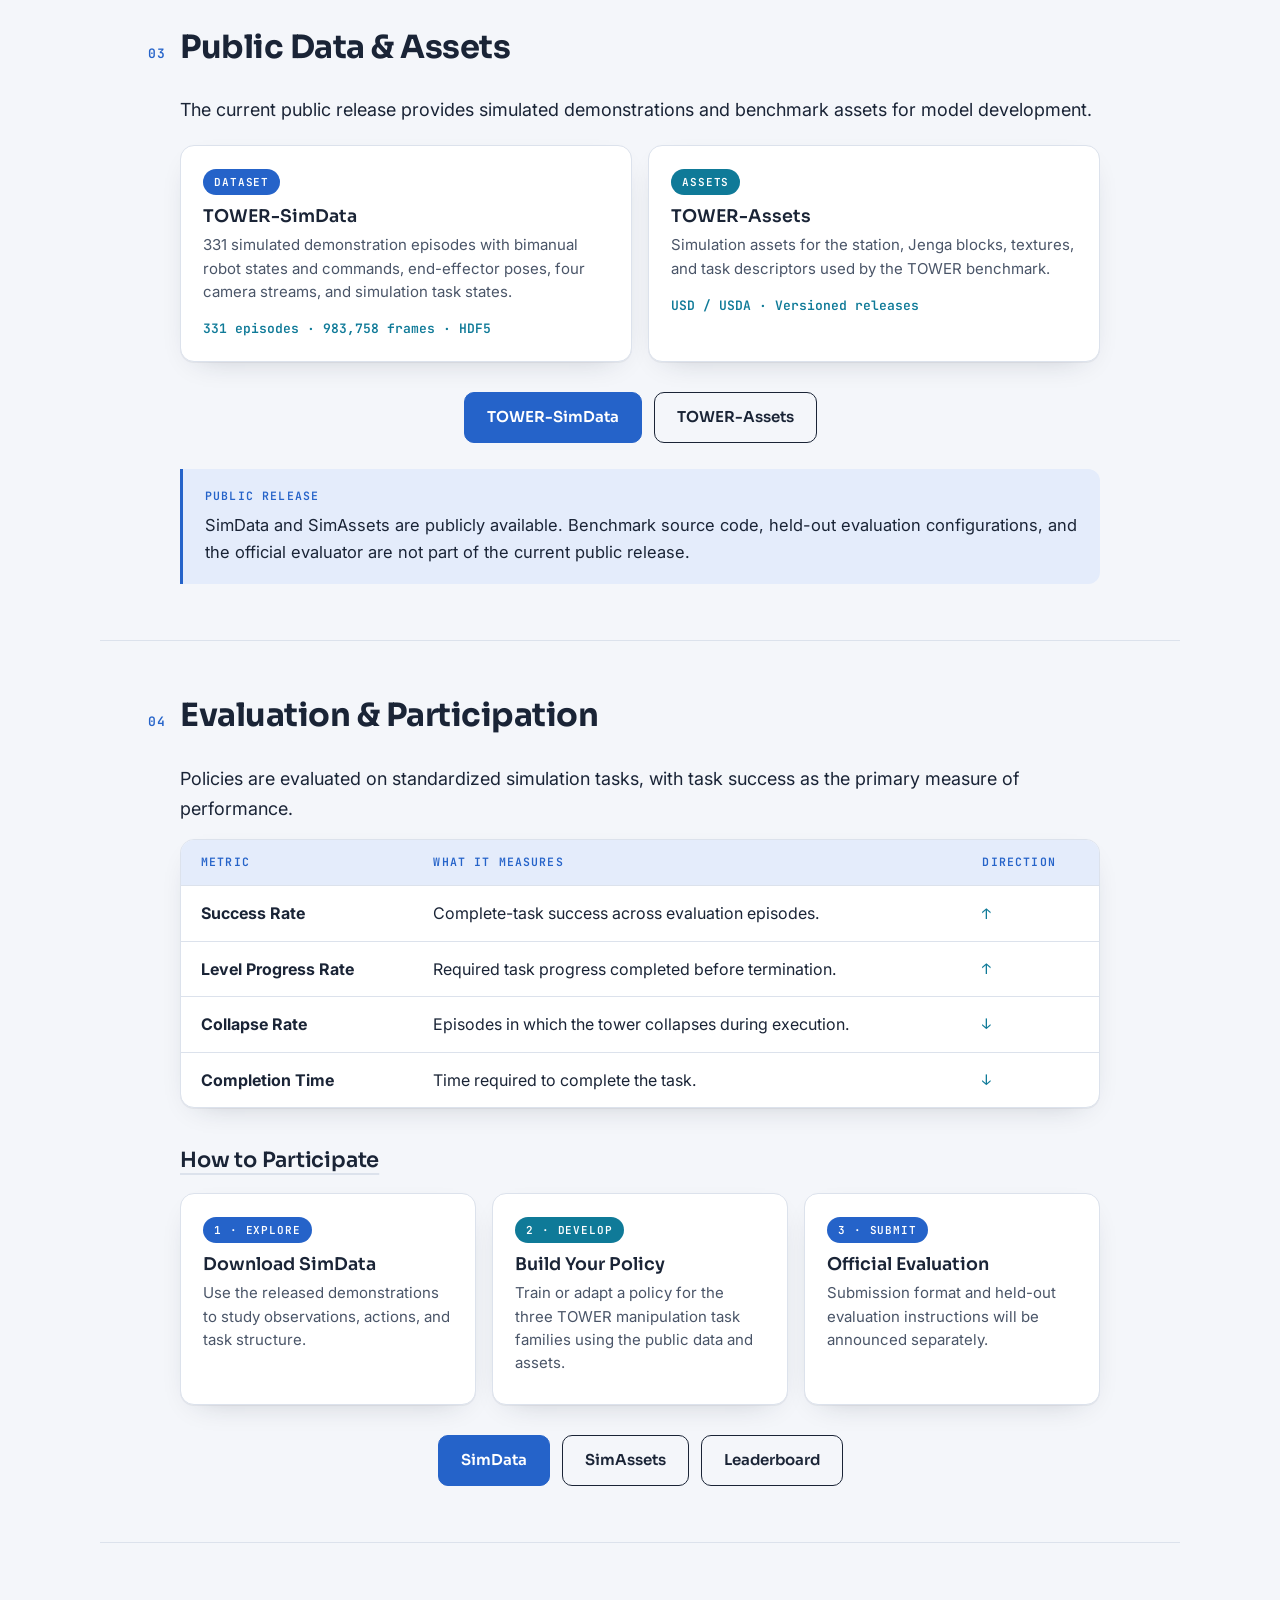
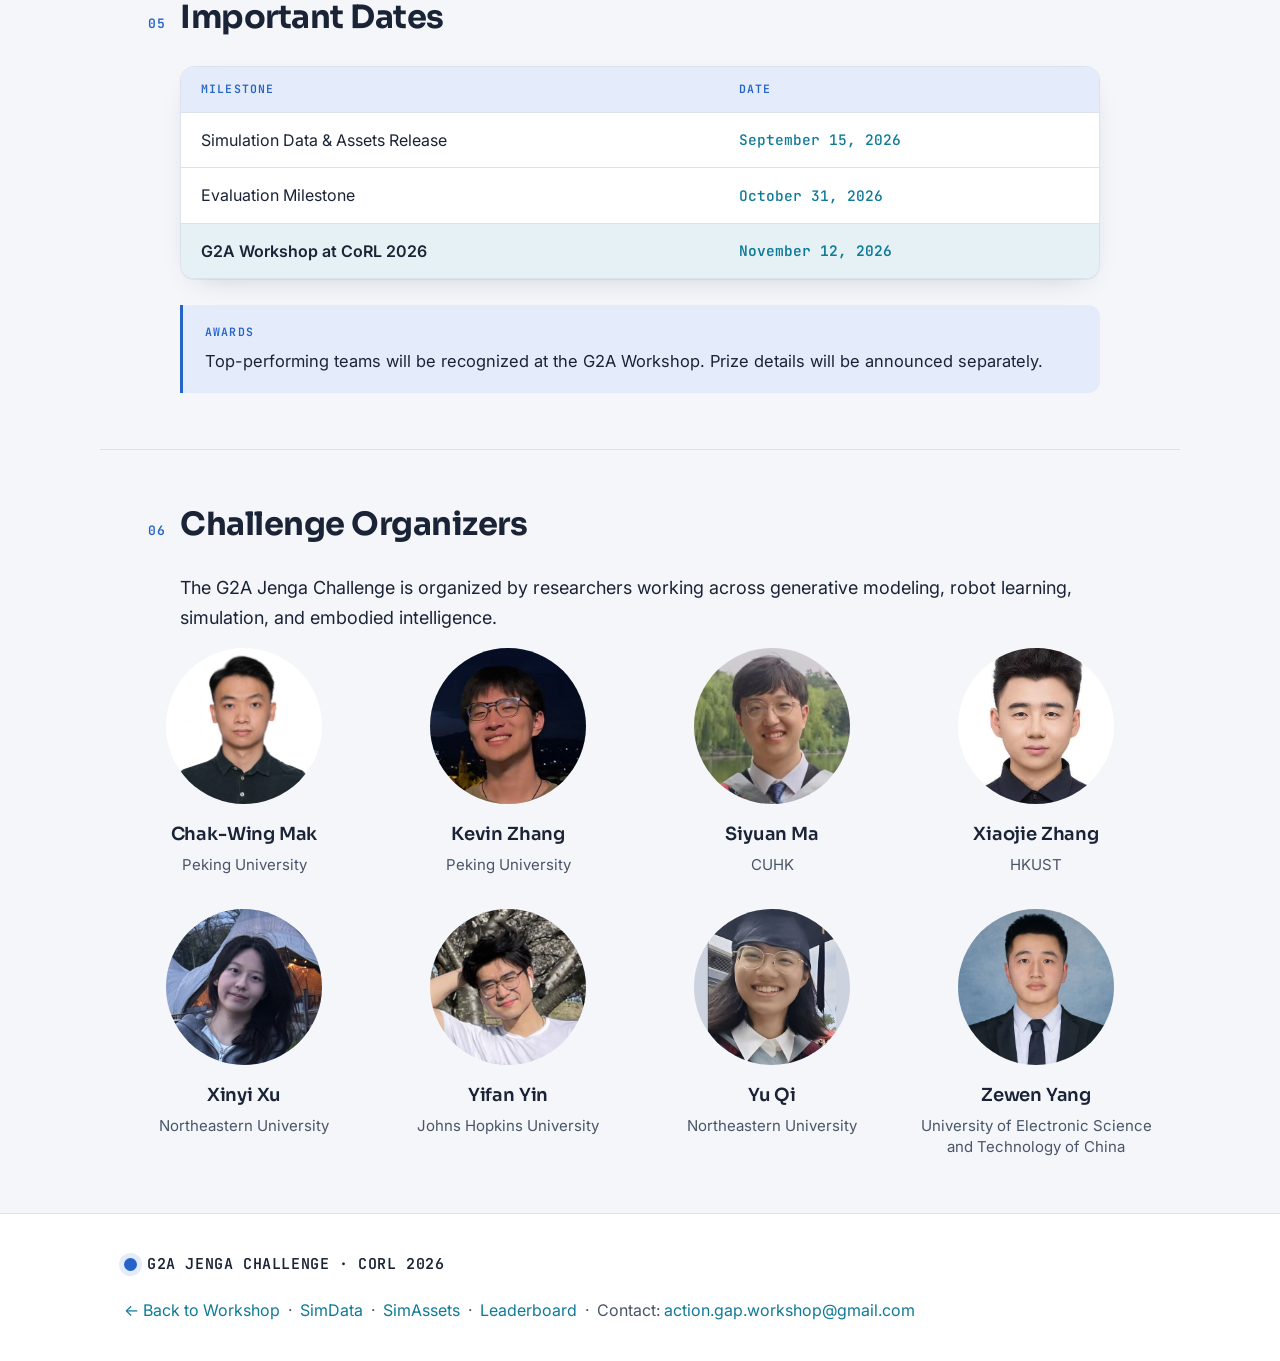
==== commit a2e508d2: "Refactor navigation links and organizer details" ====
--- a/challenge.html
+++ b/challenge.html
@@ -42,7 +42,9 @@
 
 </head>
 
+
 <body>
+
 
 <!-- =========================================================
      TOP BAR
@@ -52,26 +54,55 @@
 
   <div class="nav-inner">
 
-    <a class="brand" href="index.html">
+    <a
+      class="brand"
+      href="index.html"
+    >
       <span class="dot"></span>
       CoRL&nbsp;2026&nbsp;G2A
     </a>
 
+
     <div class="nav-links">
-      <a href="#overview">About</a>
-      <a href="#tasks">Tasks</a>
-      <a href="#resources">Data &amp; Assets</a>
-      <a href="#evaluation">Evaluation</a>
-      <a href="#timeline">Dates</a>
-      <a href="leaderboard.html">Leaderboard</a>
-      <a href="index.html">← Workshop</a>
+
+      <a href="#overview">
+        About
+      </a>
+
+      <a href="#tasks">
+        Tasks
+      </a>
+
+      <a href="#resources">
+        Data &amp; Assets
+      </a>
+
+      <a href="#evaluation">
+        Evaluation
+      </a>
+
+      <a href="#timeline">
+        Dates
+      </a>
+
+      <a href="leaderboard.html">
+        Leaderboard
+      </a>
+
+      <a href="index.html">
+        ← Workshop
+      </a>
+
     </div>
 
   </div>
 
 </nav>
 
+
+
 <main>
+
 
   <!-- =========================================================
        HERO
@@ -85,9 +116,11 @@
       </span>
     </h1>
 
+
     <p class="sub">
       Forecast. Plan. Act.
     </p>
+
 
     <p
       class="lead"
@@ -96,11 +129,24 @@
       A simulation challenge for long-horizon bimanual Jenga manipulation.
     </p>
 
-    <div class="hero-facts">
-
-
-
-      <div class="fact">
+
+    <!-- WORKSHOP CARD -->
+
+    <div
+      class="hero-facts"
+      style="
+        max-width: 540px;
+        margin-left: auto;
+        margin-right: auto;
+        grid-template-columns: 1fr;
+      "
+    >
+
+      <div
+        class="fact"
+        style="text-align: center;"
+      >
+
         <span class="lbl">
           Workshop
         </span>
@@ -112,6 +158,7 @@
         <span class="note">
           November 12, 2026
         </span>
+
       </div>
 
     </div>
@@ -128,6 +175,7 @@
         Download SimData
       </a>
 
+
       <a
         href="https://huggingface.co/datasets/tower-benchmark/TOWER-Assets"
         class="btn btn-ghost"
@@ -137,6 +185,7 @@
         Download SimAssets
       </a>
 
+
       <a
         href="leaderboard.html"
         class="btn btn-ghost"
@@ -147,6 +196,7 @@
     </div>
 
   </header>
+
 
 
   <!-- =========================================================
@@ -199,6 +249,7 @@
   </section>
 
 
+
   <!-- =========================================================
        02 BENCHMARK TASKS
        ========================================================= -->
@@ -226,6 +277,9 @@
 
     <div class="track-grid">
 
+
+      <!-- TASK 1 -->
+
       <div class="track">
 
         <span class="tag">
@@ -248,6 +302,9 @@
       </div>
 
 
+
+      <!-- TASK 2 -->
+
       <div class="track">
 
         <span class="tag">
@@ -270,6 +327,9 @@
       </div>
 
 
+
+      <!-- TASK 3 -->
+
       <div class="track">
 
         <span class="tag">
@@ -291,9 +351,11 @@
 
       </div>
 
+
     </div>
 
   </section>
+
 
 
   <!-- =========================================================
@@ -322,6 +384,9 @@
 
 
     <div class="track-grid">
+
+
+      <!-- SIM DATA -->
 
       <div class="track">
 
@@ -346,6 +411,9 @@
       </div>
 
 
+
+      <!-- SIM ASSETS -->
+
       <div class="track">
 
         <span class="tag">
@@ -366,6 +434,7 @@
         </span>
 
       </div>
+
 
     </div>
 
@@ -381,6 +450,7 @@
         TOWER-SimData
       </a>
 
+
       <a
         href="https://huggingface.co/datasets/tower-benchmark/TOWER-Assets"
         class="btn btn-ghost"
@@ -410,6 +480,7 @@
   </section>
 
 
+
   <!-- =========================================================
        04 EVALUATION & PARTICIPATION
        ========================================================= -->
@@ -462,6 +533,7 @@
 
         <tbody>
 
+
           <tr>
 
             <td>
@@ -479,6 +551,7 @@
           </tr>
 
 
+
           <tr>
 
             <td>
@@ -496,6 +569,7 @@
           </tr>
 
 
+
           <tr>
 
             <td>
@@ -513,6 +587,7 @@
           </tr>
 
 
+
           <tr>
 
             <td>
@@ -529,11 +604,13 @@
 
           </tr>
 
+
         </tbody>
 
       </table>
 
     </div>
+
 
 
     <h3 class="sub-head">
@@ -542,6 +619,9 @@
 
 
     <div class="track-grid">
+
+
+      <!-- STEP 1 -->
 
       <div class="track">
 
@@ -561,6 +641,9 @@
       </div>
 
 
+
+      <!-- STEP 2 -->
+
       <div class="track">
 
         <span class="tag">
@@ -579,6 +662,9 @@
       </div>
 
 
+
+      <!-- STEP 3 -->
+
       <div class="track">
 
         <span class="tag">
@@ -595,6 +681,7 @@
         </p>
 
       </div>
+
 
     </div>
 
@@ -610,6 +697,7 @@
         SimData
       </a>
 
+
       <a
         href="https://huggingface.co/datasets/tower-benchmark/TOWER-Assets"
         class="btn btn-ghost"
@@ -619,6 +707,7 @@
         SimAssets
       </a>
 
+
       <a
         href="leaderboard.html"
         class="btn btn-ghost"
@@ -631,6 +720,7 @@
   </section>
 
 
+
   <!-- =========================================================
        05 IMPORTANT DATES
        ========================================================= -->
@@ -673,6 +763,7 @@
 
         <tbody>
 
+
           <tr>
 
             <td>
@@ -686,6 +777,7 @@
           </tr>
 
 
+
           <tr>
 
             <td>
@@ -711,6 +803,7 @@
             </td>
 
           </tr>
+
 
         </tbody>
 
@@ -733,6 +826,7 @@
     </div>
 
   </section>
+
 
 
   <!-- =========================================================
@@ -764,7 +858,9 @@
     <div class="spk-grid org-grid">
 
 
-      <!-- CHAK-WING MAK -->
+      <!-- =====================================================
+           CHAK-WING MAK
+           ===================================================== -->
 
       <figure class="spk">
 
@@ -796,7 +892,10 @@
       </figure>
 
 
-      <!-- KEVIN ZHANG -->
+
+      <!-- =====================================================
+           KEVIN ZHANG
+           ===================================================== -->
 
       <figure class="spk">
 
@@ -828,7 +927,45 @@
       </figure>
 
 
-      <!-- XIAOJIE ZHANG -->
+
+      <!-- =====================================================
+           SIYUAN MA
+           ===================================================== -->
+
+      <figure class="spk">
+
+        <img
+          src="assets/organizers/siyuan-ma.jpg"
+          alt="Siyuan Ma"
+          width="156"
+          height="156"
+          loading="lazy"
+        >
+
+        <figcaption>
+
+          <a
+            class="nm"
+            href="https://SiyuanMaCS.github.io"
+            target="_blank"
+            rel="noopener"
+          >
+            Siyuan Ma
+          </a>
+
+          <span class="aff">
+            CUHK
+          </span>
+
+        </figcaption>
+
+      </figure>
+
+
+
+      <!-- =====================================================
+           XIAOJIE ZHANG
+           ===================================================== -->
 
       <figure class="spk">
 
@@ -860,7 +997,115 @@
       </figure>
 
 
-      <!-- ZEWEN YANG -->
+
+      <!-- =====================================================
+           XINYI XU
+           ===================================================== -->
+
+      <figure class="spk">
+
+        <img
+          src="assets/organizers/xinyi-xu.jpg"
+          alt="Xinyi Xu"
+          width="156"
+          height="156"
+          loading="lazy"
+        >
+
+        <figcaption>
+
+          <a
+            class="nm"
+            href="https://XinyiXu-0214.github.io"
+            target="_blank"
+            rel="noopener"
+          >
+            Xinyi Xu
+          </a>
+
+          <span class="aff">
+            Northeastern University
+          </span>
+
+        </figcaption>
+
+      </figure>
+
+
+
+      <!-- =====================================================
+           YIFAN YIN
+           ===================================================== -->
+
+      <figure class="spk">
+
+        <img
+          src="assets/organizers/yifan-yin.jpg"
+          alt="Yifan Yin"
+          width="156"
+          height="156"
+          loading="lazy"
+        >
+
+        <figcaption>
+
+          <a
+            class="nm"
+            href="https://yifanyin11.github.io/"
+            target="_blank"
+            rel="noopener"
+          >
+            Yifan Yin
+          </a>
+
+          <span class="aff">
+            Johns Hopkins University
+          </span>
+
+        </figcaption>
+
+      </figure>
+
+
+
+      <!-- =====================================================
+           YU QI
+           ===================================================== -->
+
+      <figure class="spk">
+
+        <img
+          src="assets/organizers/yu-qi.jpg"
+          alt="Yu Qi"
+          width="156"
+          height="156"
+          loading="lazy"
+        >
+
+        <figcaption>
+
+          <a
+            class="nm"
+            href="https://yqi19.github.io/"
+            target="_blank"
+            rel="noopener"
+          >
+            Yu Qi
+          </a>
+
+          <span class="aff">
+            Northeastern University
+          </span>
+
+        </figcaption>
+
+      </figure>
+
+
+
+      <!-- =====================================================
+           ZEWEN YANG
+           ===================================================== -->
 
       <figure class="spk">
 
@@ -892,138 +1137,13 @@
       </figure>
 
 
-      <!-- YU QI -->
-
-      <figure class="spk">
-
-        <img
-          src="assets/organizers/yu-qi.jpg"
-          alt="Yu Qi"
-          width="156"
-          height="156"
-          loading="lazy"
-        >
-
-        <figcaption>
-
-          <a
-            class="nm"
-            href="https://yqi19.github.io/"
-            target="_blank"
-            rel="noopener"
-          >
-            Yu Qi
-          </a>
-
-          <span class="aff">
-            Northeastern University
-          </span>
-
-        </figcaption>
-
-      </figure>
-
-
-      <!-- XINYI XU -->
-
-      <figure class="spk">
-
-        <img
-          src="assets/organizers/xinyi-xu.jpg"
-          alt="Xinyi Xu"
-          width="156"
-          height="156"
-          loading="lazy"
-        >
-
-        <figcaption>
-
-          <a
-            class="nm"
-            href="https://XinyiXu-0214.github.io"
-            target="_blank"
-            rel="noopener"
-          >
-            Xinyi Xu
-          </a>
-
-          <span class="aff">
-            Northeastern University
-          </span>
-
-        </figcaption>
-
-      </figure>
-
-
-      <!-- YIFAN YIN -->
-
-      <figure class="spk">
-
-        <img
-          src="assets/organizers/yifan-yin.jpg"
-          alt="Yifan Yin"
-          width="156"
-          height="156"
-          loading="lazy"
-        >
-
-        <figcaption>
-
-          <a
-            class="nm"
-            href="https://yifanyin11.github.io/"
-            target="_blank"
-            rel="noopener"
-          >
-            Yifan Yin
-          </a>
-
-          <span class="aff">
-            Johns Hopkins University
-          </span>
-
-        </figcaption>
-
-      </figure>
-
-
-      <!-- SIYUAN MA -->
-
-      <figure class="spk">
-
-        <img
-          src="assets/organizers/siyuan-ma.jpg"
-          alt="Siyuan Ma"
-          width="156"
-          height="156"
-          loading="lazy"
-        >
-
-        <figcaption>
-
-          <a
-            class="nm"
-            href="https://SiyuanMaCS.github.io"
-            target="_blank"
-            rel="noopener"
-          >
-            Siyuan Ma
-          </a>
-
-          <span class="aff">
-            CUHK
-          </span>
-
-        </figcaption>
-
-      </figure>
-
     </div>
 
   </section>
 
+
 </main>
+
 
 
 <!-- =========================================================
@@ -1049,7 +1169,9 @@
         ← Back to Workshop
       </a>
 
+
       &nbsp;·&nbsp;
+
 
       <a
         href="https://huggingface.co/datasets/tower-benchmark/TOWER-SimData"
@@ -1059,7 +1181,9 @@
         SimData
       </a>
 
+
       &nbsp;·&nbsp;
+
 
       <a
         href="https://huggingface.co/datasets/tower-benchmark/TOWER-Assets"
@@ -1069,15 +1193,20 @@
         SimAssets
       </a>
 
+
       &nbsp;·&nbsp;
+
 
       <a href="leaderboard.html">
         Leaderboard
       </a>
 
+
       &nbsp;·&nbsp;
 
+
       Contact:
+
 
       <a href="mailto:action.gap.workshop@gmail.com">
         action.gap.workshop@gmail.com
@@ -1089,6 +1218,7 @@
 
 </footer>
 
+
 </body>
 
 </html>
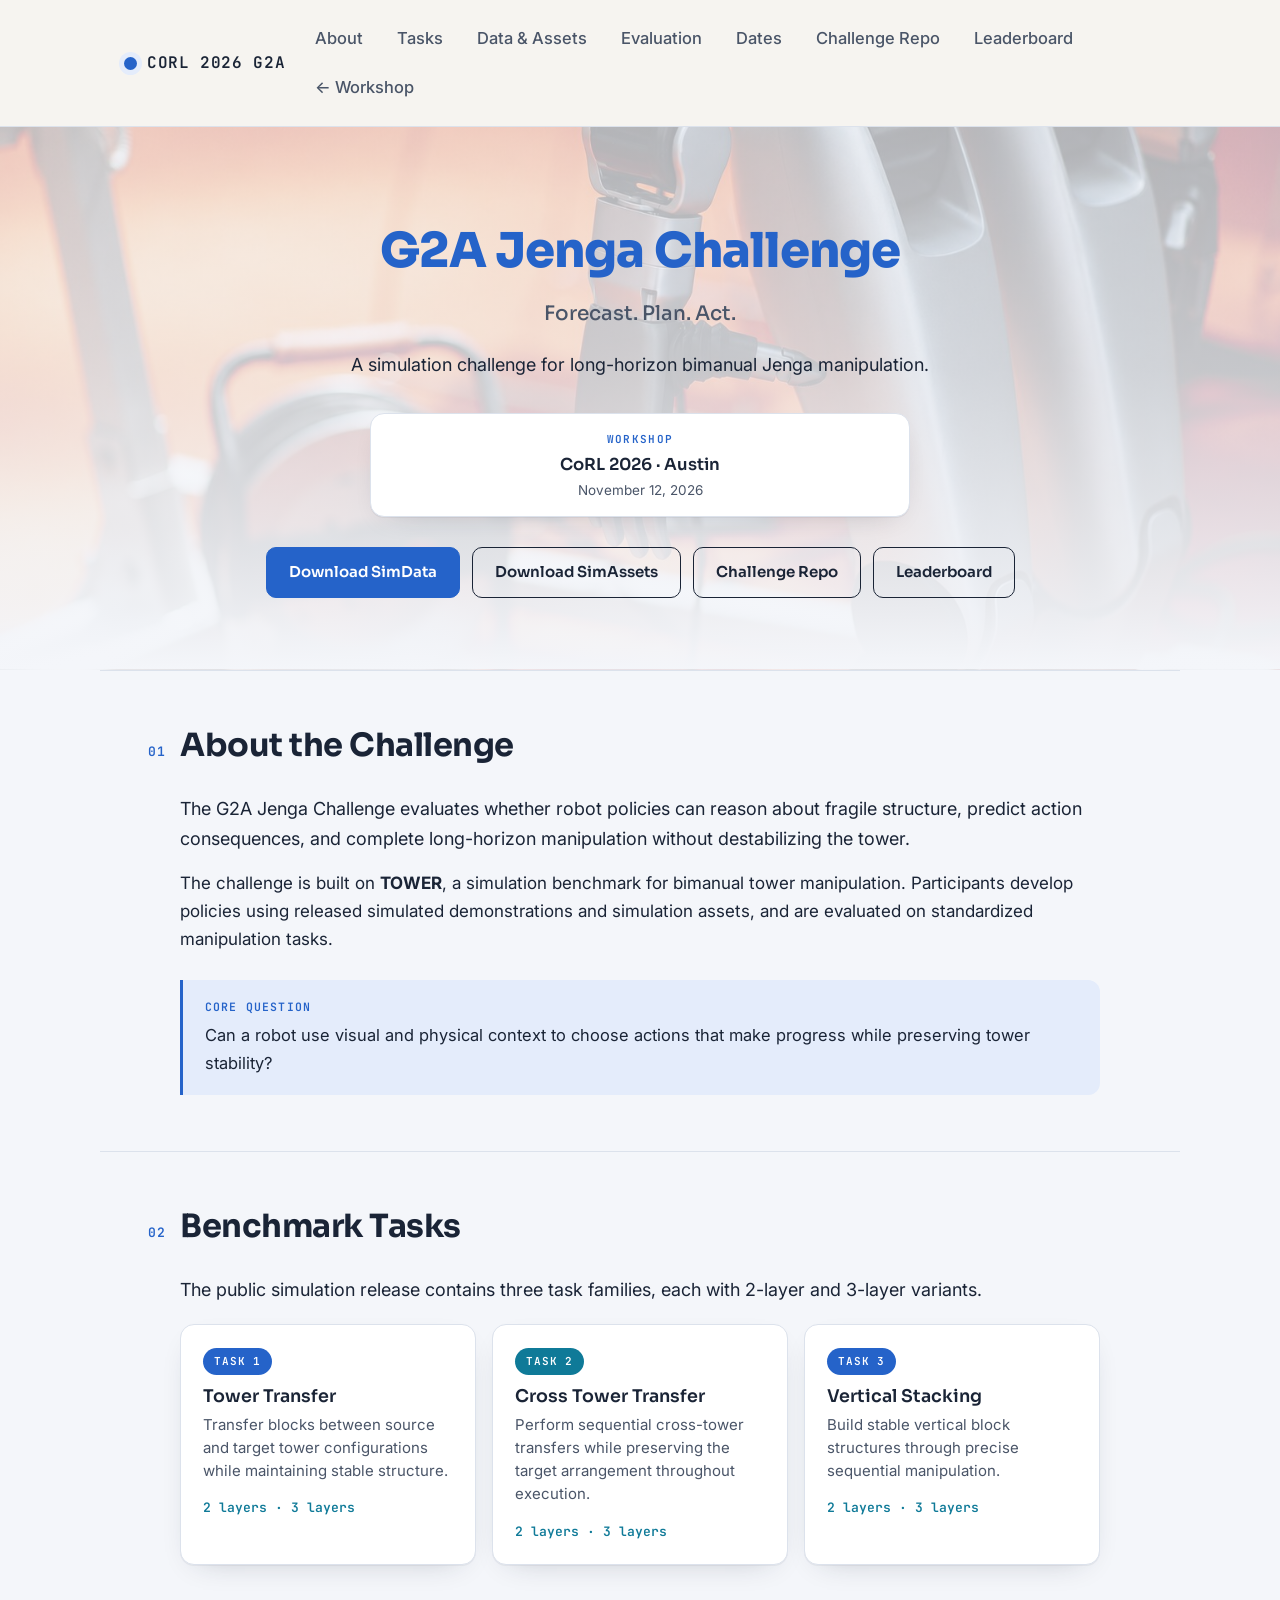
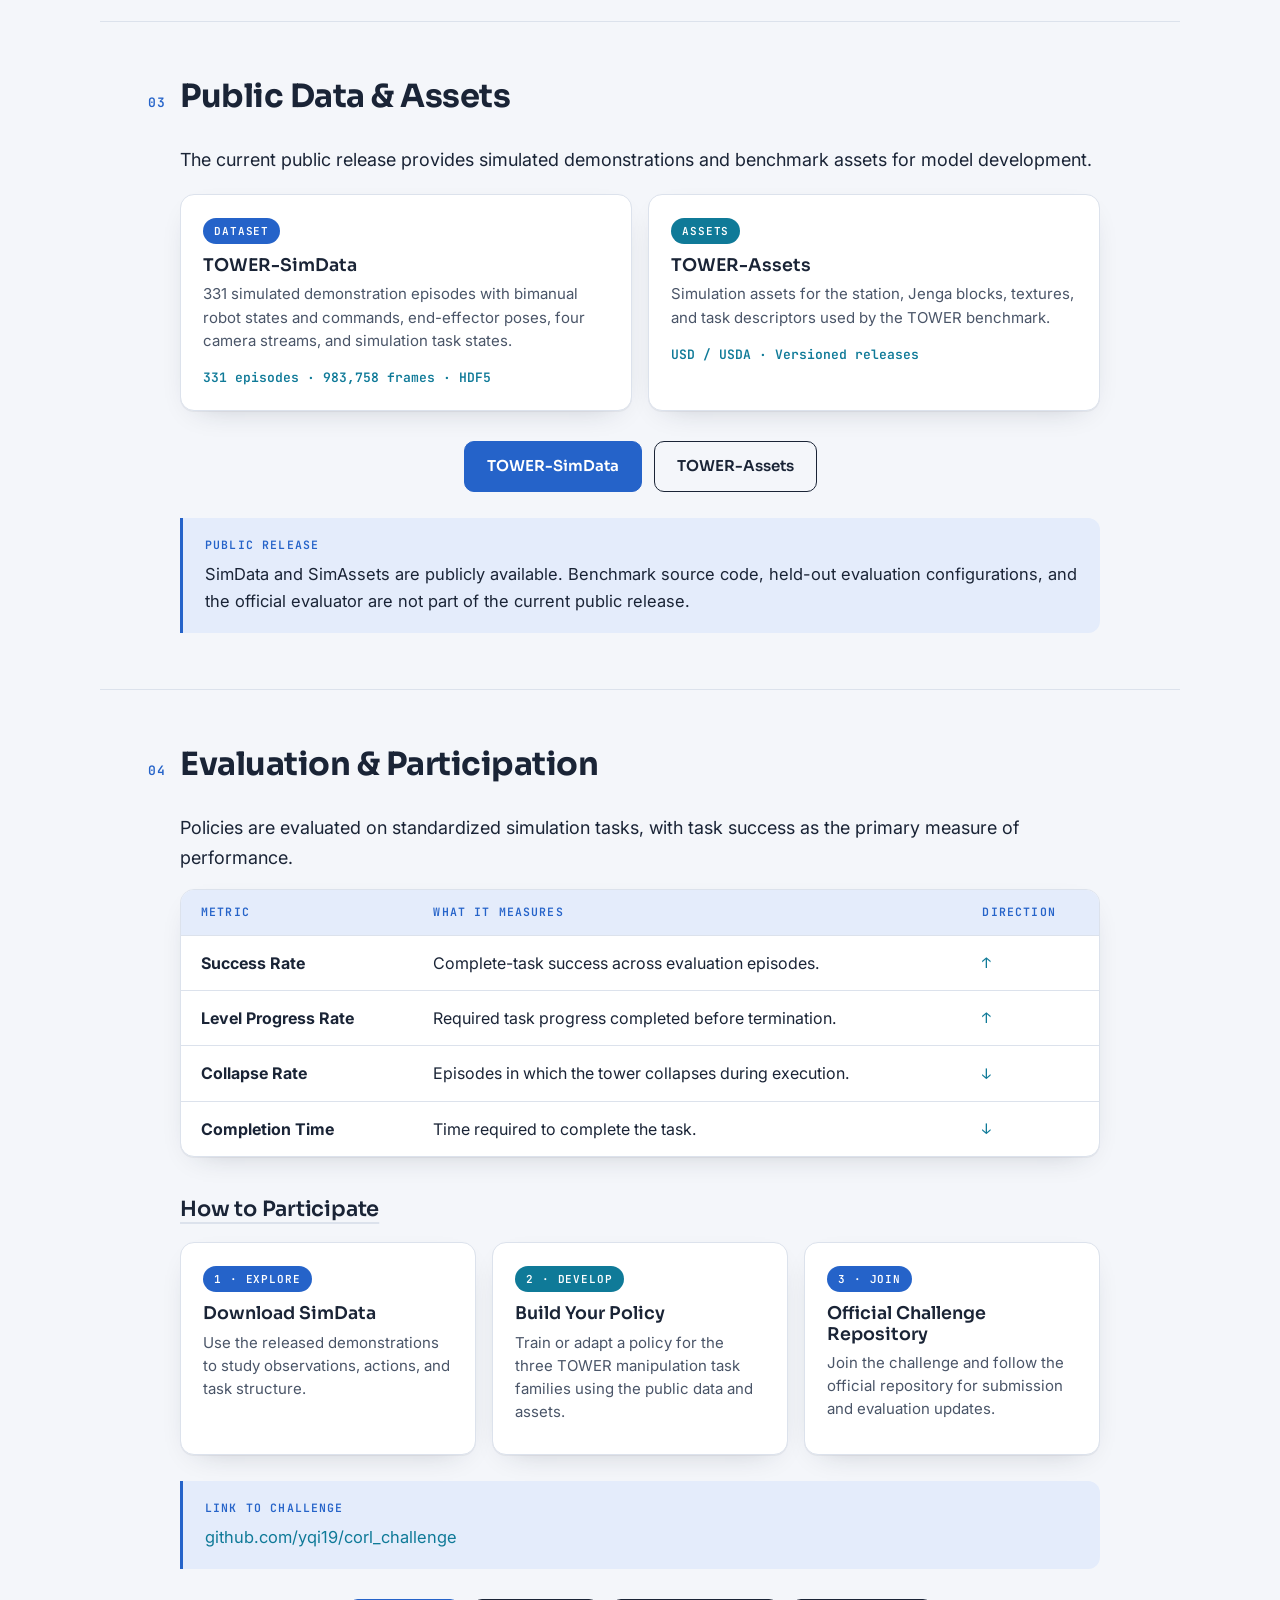
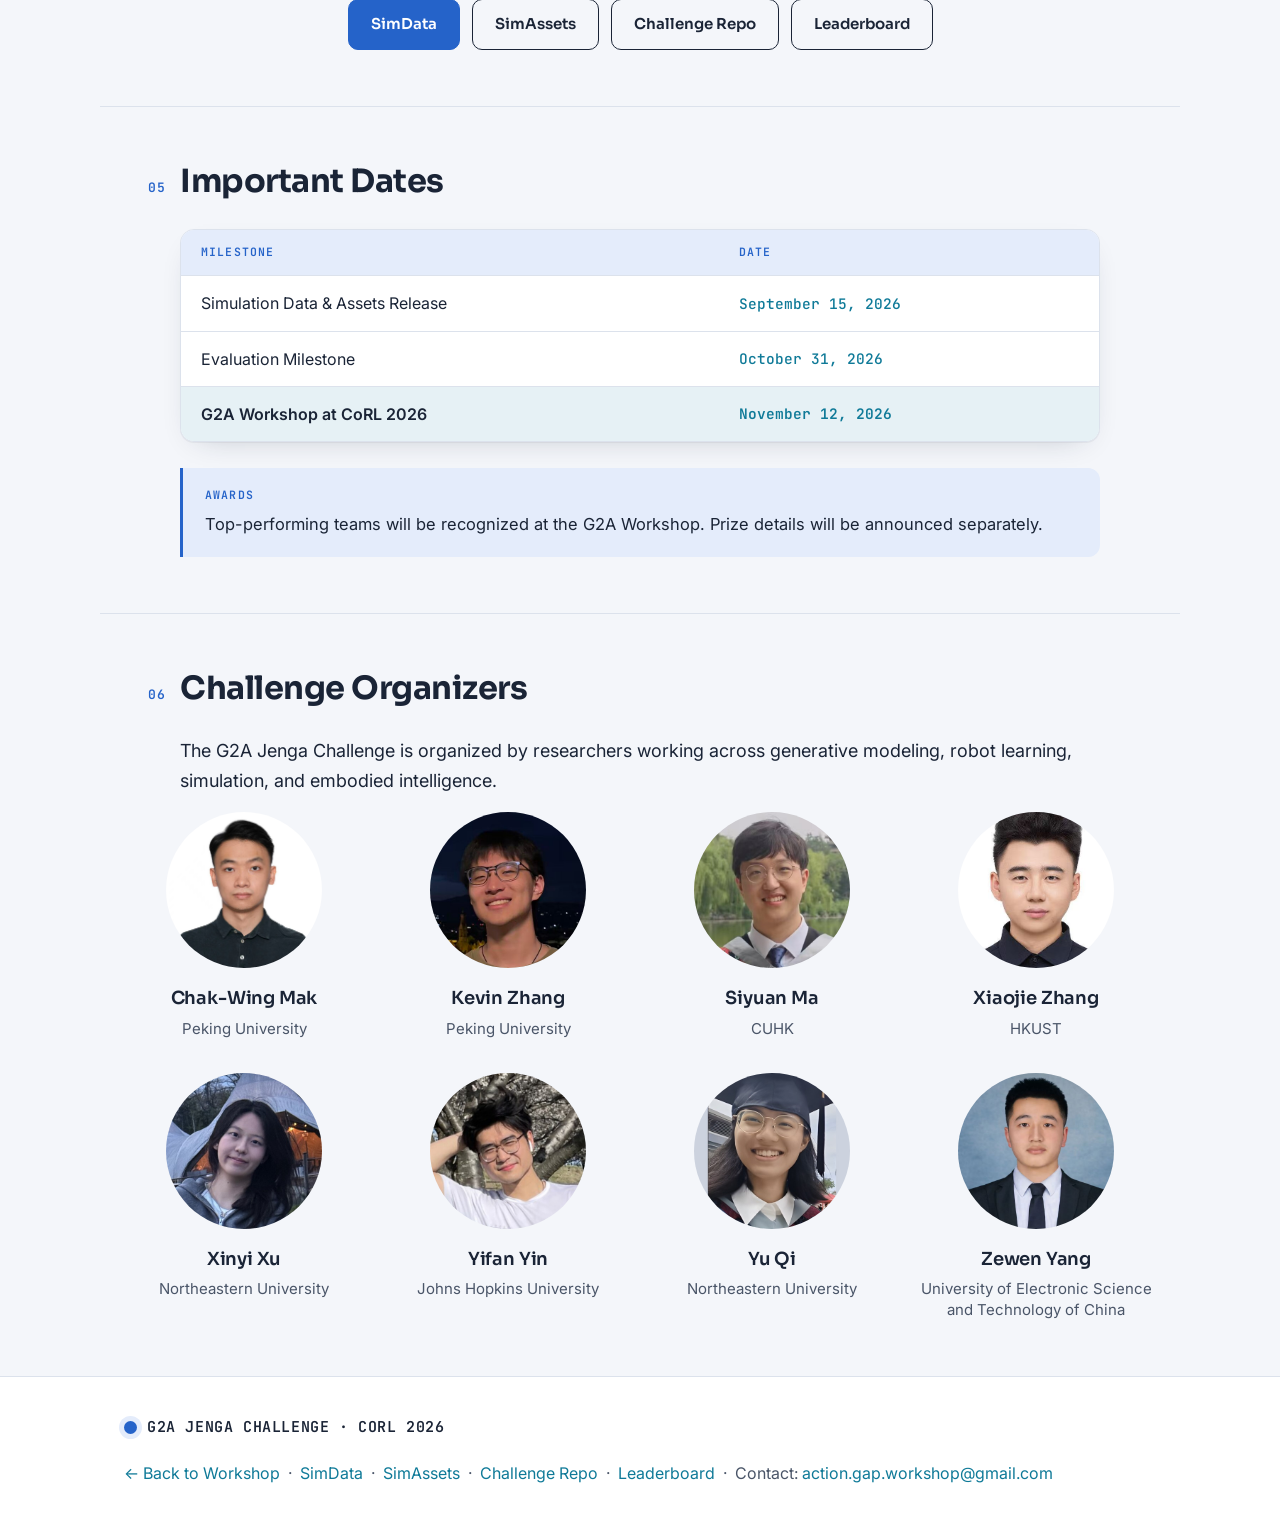
==== commit bc515f0e: "Update challenge.html" ====
--- a/challenge.html
+++ b/challenge.html
@@ -83,6 +83,14 @@
 
       <a href="#timeline">
         Dates
+      </a>
+
+      <a
+        href="https://github.com/yqi19/corl_challenge"
+        target="_blank"
+        rel="noopener"
+      >
+        Challenge Repo
       </a>
 
       <a href="leaderboard.html">
@@ -187,6 +195,16 @@
 
 
       <a
+        href="https://github.com/yqi19/corl_challenge"
+        class="btn btn-ghost"
+        target="_blank"
+        rel="noopener"
+      >
+        Challenge Repo
+      </a>
+
+
+      <a
         href="leaderboard.html"
         class="btn btn-ghost"
       >
@@ -668,20 +686,39 @@
       <div class="track">
 
         <span class="tag">
-          3 · Submit
+          3 · Join
         </span>
 
         <h4>
-          Official Evaluation
+          Official Challenge Repository
         </h4>
 
         <p>
-          Submission format and held-out evaluation instructions will be
-          announced separately.
+          Join the challenge and follow the official repository for submission
+          and evaluation updates.
         </p>
 
       </div>
 
+
+    </div>
+
+
+    <div class="callout">
+
+      <span class="k">
+        Link to Challenge
+      </span>
+
+      <p>
+        <a
+          href="https://github.com/yqi19/corl_challenge"
+          target="_blank"
+          rel="noopener"
+        >
+          github.com/yqi19/corl_challenge
+        </a>
+      </p>
 
     </div>
 
@@ -705,6 +742,16 @@
         rel="noopener"
       >
         SimAssets
+      </a>
+
+
+      <a
+        href="https://github.com/yqi19/corl_challenge"
+        class="btn btn-ghost"
+        target="_blank"
+        rel="noopener"
+      >
+        Challenge Repo
       </a>
 
 
@@ -1197,6 +1244,18 @@
       &nbsp;·&nbsp;
 
 
+      <a
+        href="https://github.com/yqi19/corl_challenge"
+        target="_blank"
+        rel="noopener"
+      >
+        Challenge Repo
+      </a>
+
+
+      &nbsp;·&nbsp;
+
+
       <a href="leaderboard.html">
         Leaderboard
       </a>
